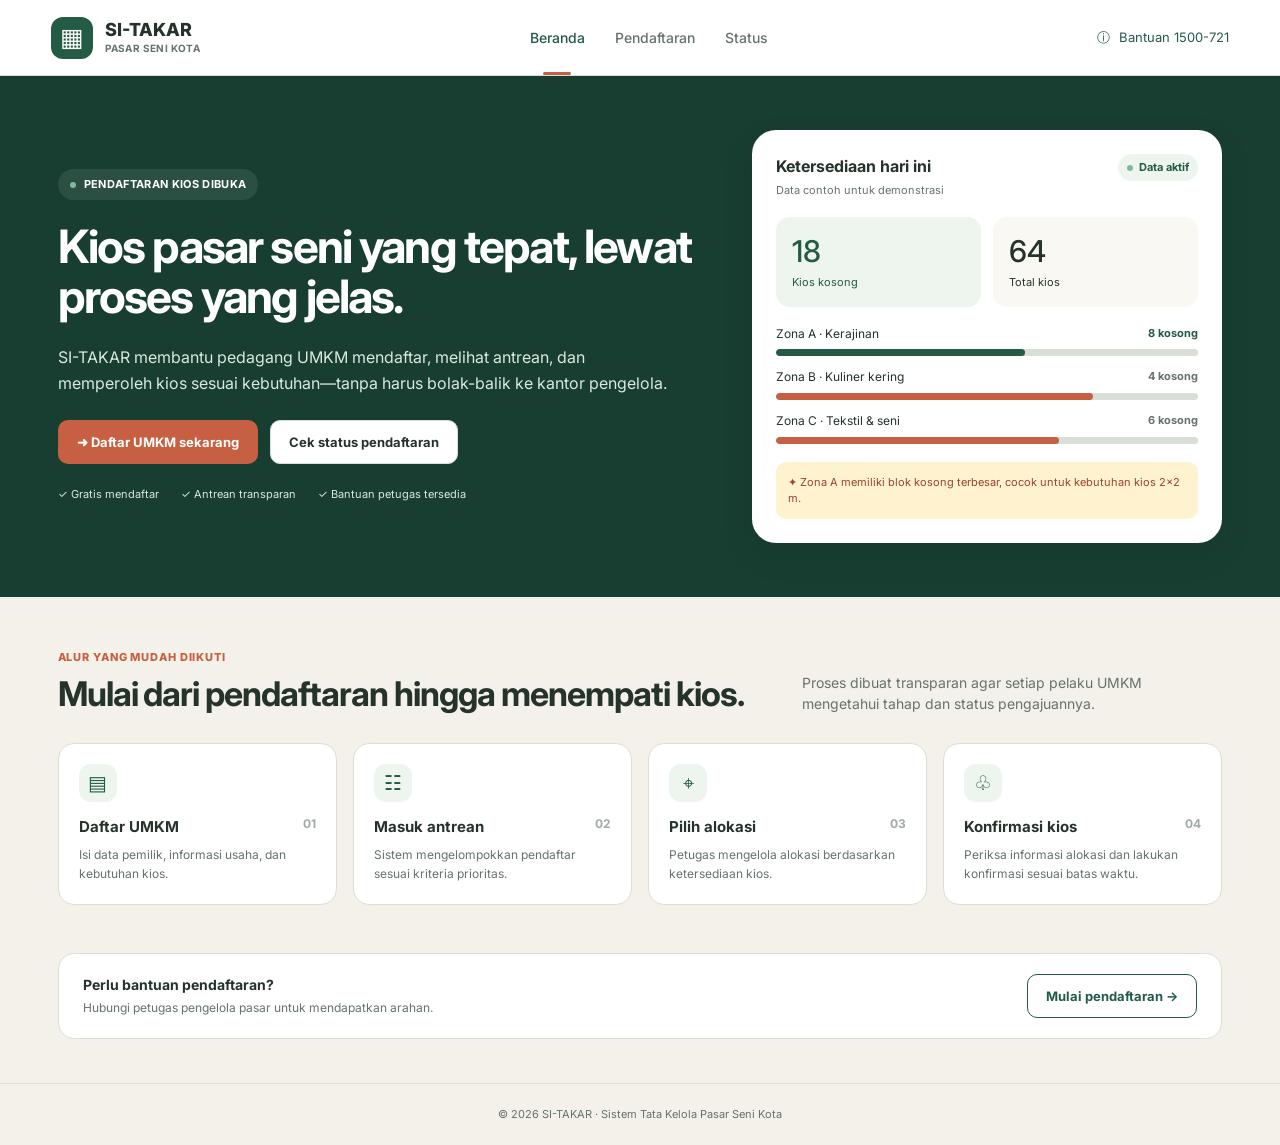
==== templates/index.html @ 3734f474 "Add SI-TAKAR frontend pages" ====
<!doctype html>
<html lang="id">
  <head>
    <meta charset="utf-8" />
    <meta name="viewport" content="width=device-width, initial-scale=1" />
    <title>SI-TAKAR | Pasar Seni Kota</title>
    <link rel="stylesheet" href="/static/css/style.css" />
    <script src="/static/js/app.js" defer></script>
  </head>
  <body class="public-page">
    <header class="public-nav">
      <a class="brand" href="/" aria-label="SI-TAKAR Beranda">
        <span class="brand-mark">▦</span
        ><span><b>SI-TAKAR</b><small>PASAR SENI KOTA</small></span>
      </a>
      <button class="mobile-menu" data-menu-toggle aria-label="Buka menu">
        ☰
      </button>
      <nav class="nav-links" data-nav>
        <a class="active" href="/">Beranda</a>
        <a href="/pendaftaran">Pendaftaran</a>
        <a href="/status">Status</a>
      </nav>
      <a class="help-link" href="/#bantuan">ⓘ <span>Bantuan 1500-721</span></a>
    </header>
<div class=""></div>
    <main>
      <section class="hero">
        <div class="hero-copy">
          <span class="eyebrow"><i></i> PENDAFTARAN KIOS DIBUKA</span>
          <h1>Kios pasar seni yang tepat, lewat proses yang jelas.</h1>
          <p>
            SI-TAKAR membantu pedagang UMKM mendaftar, melihat antrean, dan
            memperoleh kios sesuai kebutuhan—tanpa harus bolak-balik ke kantor
            pengelola.
          </p>
          <div class="hero-actions">
            <a class="btn btn-coral" href="/pendaftaran"
              >➜ Daftar UMKM sekarang</a
            >
            <a class="btn btn-light" href="/status"
              >Cek status pendaftaran</a
            >
          </div>
          <div class="trust-row">
            <span>✓ Gratis mendaftar</span><span>✓ Antrean transparan</span
            ><span>✓ Bantuan petugas tersedia</span>
          </div>
        </div>
        <aside class="availability-card">
          <div class="card-heading">
            <div>
              <h2>Ketersediaan hari ini</h2>
              <p class="muted small">Data contoh untuk demonstrasi</p>
            </div>
            <span class="pill pill-green"><i></i> Data aktif</span>
          </div>
          <div class="metric-pair">
            <div class="metric metric-green">
              <strong id="empty-count">18</strong><span>Kios kosong</span>
            </div>
            <div class="metric metric-cream">
              <strong>64</strong><span>Total kios</span>
            </div>
          </div>
          <div class="zone-list">
            <div class="zone-row">
              <div><span>Zona A · Kerajinan</span><b>8 kosong</b></div>
              <div class="progress"><i style="width: 59%"></i></div>
            </div>
            <div class="zone-row">
              <div>
                <span>Zona B · Kuliner kering</span
                ><b class="coral-text">4 kosong</b>
              </div>
              <div class="progress">
                <i class="coral-fill" style="width: 75%"></i>
              </div>
            </div>
            <div class="zone-row">
              <div>
                <span>Zona C · Tekstil &amp; seni</span
                ><b class="coral-text">6 kosong</b>
              </div>
              <div class="progress">
                <i class="coral-fill" style="width: 67%"></i>
              </div>
            </div>
          </div>
          <div class="recommendation">
            ✦ Zona A memiliki blok kosong terbesar, cocok untuk kebutuhan kios
            2×2 m.
          </div>
        </aside>
      </section>

      <section class="process-section">
        <div class="section-heading">
          <div>
            <span class="kicker">ALUR YANG MUDAH DIIKUTI</span>
            <h2>Mulai dari pendaftaran hingga menempati kios.</h2>
          </div>
          <p>
            Proses dibuat transparan agar setiap pelaku UMKM mengetahui tahap
            dan status pengajuannya.
          </p>
        </div>
        <div class="process-grid">
          <article class="process-card">
            <span class="process-icon">▤</span><b>01</b>
            <h3>Daftar UMKM</h3>
            <p>Isi data pemilik, informasi usaha, dan kebutuhan kios.</p>
          </article>
          <article class="process-card">
            <span class="process-icon">☷</span><b>02</b>
            <h3>Masuk antrean</h3>
            <p>Sistem mengelompokkan pendaftar sesuai kriteria prioritas.</p>
          </article>
          <article class="process-card">
            <span class="process-icon">⌖</span><b>03</b>
            <h3>Pilih alokasi</h3>
            <p>Petugas mengelola alokasi berdasarkan ketersediaan kios.</p>
          </article>
          <article class="process-card">
            <span class="process-icon">♧</span><b>04</b>
            <h3>Konfirmasi kios</h3>
            <p>
              Periksa informasi alokasi dan lakukan konfirmasi sesuai batas
              waktu.
            </p>
          </article>
        </div>
      </section>
      <section class="bottom-help" id="bantuan">
        <div>
          <b>Perlu bantuan pendaftaran?</b>
          <p>Hubungi petugas pengelola pasar untuk mendapatkan arahan.</p>
        </div>
        <a class="btn btn-outline" href="/pendaftaran"
          >Mulai pendaftaran →</a
        >
      </section>
    </main>
    <footer class="site-footer">
      © 2026 SI-TAKAR · Sistem Tata Kelola Pasar Seni Kota
    </footer>
  </body>
</html>
---- static/css/style.css ----
@import url("https://fonts.googleapis.com/css2?family=Inter:wght@400;500;600;700;800&display=swap");
:root {
  --forest: #173e31;
  --green: #245b45;
  --green-soft: #eef5ef;
  --coral: #c76042;
  --cream: #f4f1ea;
  --cream-2: #faf8f3;
  --text: #25332b;
  --muted: #66736b;
  --line: #d9ded7;
  --white: #fff;
  --blue: #2875b9;
  --yellow: #e7b544;
  --shadow: 0 12px 30px rgba(24, 50, 40, 0.09);
}
* {
  box-sizing: border-box;
}
html {
  scroll-behavior: smooth;
}
body {
  margin: 0;
  background: var(--cream);
  color: var(--text);
  font-family: Inter, Arial, sans-serif;
  font-size: 14px;
  line-height: 1.55;
}
a {
  color: inherit;
  text-decoration: none;
}
button,
input,
select,
textarea {
  font: inherit;
}
button,
a {
  -webkit-tap-highlight-color: transparent;
}
.public-nav {
  height: 76px;
  background: #fff;
  border-bottom: 1px solid var(--line);
  display: flex;
  align-items: center;
  justify-content: space-between;
  padding: 0 clamp(20px, 4vw, 56px);
  gap: 20px;
}
.brand {
  display: flex;
  align-items: center;
  gap: 12px;
  flex-shrink: 0;
}
.brand-mark {
  height: 42px;
  width: 42px;
  border-radius: 12px;
  background: var(--green);
  display: grid;
  place-items: center;
  color: white;
  font-size: 25px;
}
.brand b {
  display: block;
  font-size: 18px;
  font-weight: 800;
  line-height: 1.2;
}
.brand small {
  display: block;
  color: var(--muted);
  font-size: 10px;
  font-weight: 700;
  letter-spacing: 0.04em;
}
.nav-links {
  display: flex;
  align-items: center;
  gap: 30px;
  height: 100%;
}
.nav-links a {
  height: 100%;
  display: flex;
  align-items: center;
  position: relative;
  color: var(--muted);
  font-weight: 500;
}
.nav-links a.active,
.nav-links a:hover {
  color: var(--green);
}
.nav-links a.active:after {
  content: "";
  height: 3px;
  width: 28px;
  background: var(--coral);
  position: absolute;
  bottom: 0;
  left: 50%;
  transform: translateX(-50%);
  border-radius: 4px;
}
.help-link {
  display: flex;
  align-items: center;
  gap: 9px;
  color: var(--green);
  font-size: 13px;
  white-space: nowrap;
}
.mobile-menu {
  display: none;
  border: 0;
  background: transparent;
  font-size: 23px;
  color: var(--green);
  cursor: pointer;
}
.hero {
  background: var(--forest);
  color: #fff;
  padding: 54px clamp(24px, 4.5vw, 64px);
  display: grid;
  grid-template-columns: minmax(0, 1fr) minmax(360px, 470px);
  gap: 48px;
  align-items: center;
}
.hero-copy {
  max-width: 800px;
}
.eyebrow {
  display: inline-flex;
  align-items: center;
  gap: 8px;
  background: rgba(255, 255, 255, 0.09);
  border-radius: 999px;
  padding: 7px 12px;
  font-size: 11px;
  font-weight: 700;
  letter-spacing: 0.03em;
}
.eyebrow i,
.pill i {
  width: 6px;
  height: 6px;
  background: #83b99b;
  border-radius: 50%;
  display: inline-block;
}
.hero h1 {
  font-size: clamp(34px, 4vw, 46px);
  line-height: 1.08;
  letter-spacing: -0.04em;
  margin: 22px 0;
  max-width: 800px;
}
.hero-copy > p {
  color: #dce8de;
  font-size: 16px;
  line-height: 1.65;
  max-width: 610px;
  margin: 0 0 24px;
}
.hero-actions {
  display: flex;
  gap: 12px;
  flex-wrap: wrap;
}
.btn {
  display: inline-flex;
  align-items: center;
  justify-content: center;
  gap: 8px;
  min-height: 44px;
  padding: 11px 18px;
  border: 1px solid transparent;
  border-radius: 10px;
  font-weight: 700;
  font-size: 13px;
  cursor: pointer;
  transition:
    transform 0.15s,
    box-shadow 0.15s,
    background 0.15s;
}
.btn:hover {
  transform: translateY(-1px);
  box-shadow: 0 5px 14px rgba(0, 0, 0, 0.1);
}
.btn-green {
  background: var(--green);
  color: #fff;
}
.btn-coral {
  background: var(--coral);
  color: #fff;
}
.btn-light {
  background: #fff;
  border-color: var(--line);
  color: var(--text);
}
.btn-outline {
  background: transparent;
  border-color: var(--green);
  color: var(--green);
}
.trust-row {
  display: flex;
  gap: 22px;
  flex-wrap: wrap;
  margin-top: 22px;
  color: #dce8de;
  font-size: 11px;
}
.availability-card {
  background: #fff;
  color: var(--text);
  border-radius: 24px;
  padding: 24px;
  box-shadow: 0 12px 30px rgba(24, 50, 40, 0.13);
}
.card-heading {
  display: flex;
  justify-content: space-between;
  align-items: flex-start;
  gap: 12px;
}
.card-heading h2 {
  font-size: 16px;
  margin: 0 0 3px;
}
.muted {
  color: var(--muted);
}
.small {
  font-size: 11px;
}
.card-heading p {
  margin: 0;
}
.pill {
  display: inline-flex;
  align-items: center;
  gap: 6px;
  border-radius: 999px;
  padding: 5px 9px;
  font-size: 11px;
  font-weight: 700;
  white-space: nowrap;
}
.pill-green {
  background: var(--green-soft);
  color: var(--green);
}
.pill-blue {
  background: #eaf3fb;
  color: var(--blue);
}
.pill-yellow {
  background: #fff2cf;
  color: #965f0d;
}
.metric-pair {
  display: grid;
  grid-template-columns: 1fr 1fr;
  gap: 12px;
  margin: 18px 0;
}
.metric {
  border-radius: 14px;
  padding: 16px;
  display: flex;
  flex-direction: column;
  gap: 5px;
}
.metric strong {
  font-size: 30px;
  line-height: 1.2;
  font-weight: 500;
}
.metric span {
  font-size: 11px;
}
.metric-green {
  background: var(--green-soft);
  color: var(--green);
}
.metric-cream {
  background: var(--cream-2);
}
.zone-list {
  display: grid;
  gap: 12px;
}
.zone-row > div:first-child {
  display: flex;
  justify-content: space-between;
  gap: 10px;
  font-size: 12px;
  margin-bottom: 6px;
}
.zone-row b {
  color: var(--green);
  font-size: 11px;
  white-space: nowrap;
}
.zone-row .coral-text {
  color: var(--muted);
}
.progress {
  height: 7px;
  background: var(--line);
  border-radius: 5px;
  overflow: hidden;
}
.progress i {
  display: block;
  height: 100%;
  background: var(--green);
  border-radius: 5px;
}
.progress .coral-fill {
  background: var(--coral);
}
.recommendation {
  margin-top: 18px;
  background: #fff2cf;
  color: #96452f;
  padding: 12px;
  border-radius: 10px;
  font-size: 11px;
  line-height: 1.5;
}
.process-section {
  padding: 48px clamp(24px, 4.5vw, 64px);
}
.section-heading {
  display: flex;
  align-items: flex-end;
  justify-content: space-between;
  gap: 40px;
  margin-bottom: 28px;
}
.kicker {
  font-size: 11px;
  font-weight: 800;
  letter-spacing: 0.08em;
  color: var(--coral);
}
.section-heading h2,
.page-intro h1 {
  font-size: clamp(25px, 3vw, 34px);
  line-height: 1.2;
  letter-spacing: -0.03em;
  margin: 8px 0 0;
}
.section-heading > p {
  max-width: 420px;
  color: var(--muted);
  margin: 0;
}
.process-grid {
  display: grid;
  grid-template-columns: repeat(4, 1fr);
  gap: 16px;
}
.process-card {
  background: #fff;
  border: 1px solid var(--line);
  border-radius: 16px;
  padding: 20px;
  min-height: 158px;
}
.process-icon {
  width: 38px;
  height: 38px;
  border-radius: 12px;
  background: var(--green-soft);
  color: var(--green);
  display: grid;
  place-items: center;
  font-size: 20px;
  margin-bottom: 13px;
}
.process-card > b {
  float: right;
  color: #a1aaa3;
  font-size: 12px;
}
.process-card h3 {
  font-size: 15px;
  margin: 0 0 8px;
}
.process-card p {
  font-size: 12px;
  color: var(--muted);
  margin: 0;
}
.bottom-help {
  margin: 0 clamp(24px, 4.5vw, 64px) 44px;
  padding: 20px 24px;
  background: #fff;
  border: 1px solid var(--line);
  border-radius: 16px;
  display: flex;
  justify-content: space-between;
  align-items: center;
  gap: 20px;
}
.bottom-help p {
  margin: 4px 0 0;
  color: var(--muted);
  font-size: 12px;
}
.site-footer {
  padding: 22px 24px;
  text-align: center;
  color: var(--muted);
  font-size: 11px;
  border-top: 1px solid var(--line);
}
/* Form and internal pages */
.form-shell,
.status-shell,
.profile-shell {
  max-width: 1240px;
  margin: 0 auto;
  padding: 36px 24px 60px;
}
.page-intro {
  margin-bottom: 24px;
}
.page-intro p {
  color: var(--muted);
  max-width: 760px;
  margin: 10px 0 0;
}
.form-layout {
  display: grid;
  grid-template-columns: minmax(0, 1fr) 320px;
  gap: 20px;
  align-items: start;
}
.form-card,
.card,
.side-card {
  background: #fff;
  border: 1px solid var(--line);
  border-radius: 16px;
  box-shadow: 0 3px 12px rgba(24, 50, 40, 0.025);
}
.form-card {
  overflow: hidden;
}
.form-section {
  padding: 24px;
  border-bottom: 1px solid #edf0eb;
}
.form-section-title {
  display: flex;
  align-items: flex-start;
  gap: 12px;
  margin-bottom: 22px;
}
.step-number {
  height: 30px;
  width: 30px;
  flex-shrink: 0;
  border-radius: 10px;
  background: var(--green-soft);
  color: var(--green);
  display: grid;
  place-items: center;
  font-weight: 800;
}
.form-section-title h2,
.side-card h2,
.info-panel h2,
.timeline-card h2 {
  font-size: 16px;
  margin: 0 0 4px;
}
.form-section-title p {
  margin: 0;
  color: var(--muted);
  font-size: 12px;
}
.field-grid {
  display: grid;
  grid-template-columns: 1fr 1fr;
  gap: 18px 16px;
}
.field-grid label,
.status-search label {
  display: flex;
  flex-direction: column;
  gap: 7px;
  font-size: 12px;
  font-weight: 700;
}
.required {
  color: var(--coral);
}
input,
select,
textarea {
  width: 100%;
  border: 1px solid #cfd7cf;
  background: #fff;
  border-radius: 8px;
  padding: 11px 12px;
  color: var(--text);
  outline: none;
  min-width: 0;
}
input:focus,
select:focus,
textarea:focus {
  border-color: #4f9272;
  box-shadow: 0 0 0 3px rgba(36, 91, 69, 0.12);
}
input::placeholder,
textarea::placeholder {
  color: #9aa39b;
  font-weight: 400;
}
.full-field {
  grid-column: 1/-1;
}
textarea {
  resize: vertical;
}
.priority-options {
  border: 0;
  padding: 0;
  margin: 0 0 20px;
}
.priority-options legend {
  font-size: 12px;
  font-weight: 700;
  margin-bottom: 10px;
}
.priority-option {
  display: flex;
  align-items: flex-start;
  gap: 12px;
  border: 1px solid var(--line);
  border-radius: 10px;
  padding: 13px;
  margin-bottom: 9px;
  cursor: pointer;
}
.priority-option:has(input:checked) {
  border-color: var(--green);
  background: #f5faf6;
}
.priority-option input {
  width: 16px;
  margin-top: 3px;
  accent-color: var(--green);
}
.priority-option span {
  display: grid;
  gap: 3px;
}
.priority-option b {
  font-size: 12px;
}
.priority-option small {
  font-size: 11px;
  color: var(--muted);
  font-weight: 400;
}
.form-note,
.privacy-note {
  font-size: 11px;
  color: var(--muted);
  margin: 12px 0 0;
}
.form-actions {
  padding: 20px 24px 10px;
  display: flex;
  justify-content: space-between;
  gap: 12px;
}
.privacy-note {
  padding: 0 24px 20px;
}
.inline-message {
  margin: 0 24px 20px;
  padding: 12px;
  border-radius: 8px;
  display: none;
  font-size: 12px;
}
.inline-message.show {
  display: block;
}
.inline-message.success {
  background: var(--green-soft);
  color: var(--green);
}
.inline-message.error {
  background: #fff0ed;
  color: #a43f2a;
}
.side-stack {
  display: grid;
  gap: 16px;
}
.side-card {
  padding: 20px;
}
.side-card > p {
  font-size: 12px;
  line-height: 1.6;
}
.priority-guide ul {
  list-style: none;
  padding: 0;
  margin: 18px 0;
  display: grid;
  gap: 16px;
}
.priority-guide li {
  display: flex;
  gap: 10px;
  align-items: flex-start;
}
.priority-guide li span:last-child {
  display: grid;
  gap: 3px;
}
.priority-guide li b {
  font-size: 12px;
}
.priority-guide li small {
  font-size: 11px;
  color: var(--muted);
}
.dot {
  width: 10px;
  height: 10px;
  border-radius: 50%;
  margin-top: 4px;
  flex-shrink: 0;
}
.green-dot {
  background: var(--green);
}
.blue-dot {
  background: var(--blue);
}
.yellow-dot {
  background: var(--yellow);
}
.info-box {
  background: #f4f7f3;
  border-radius: 9px;
  padding: 12px;
  color: var(--muted);
  font-size: 11px;
  line-height: 1.5;
}
.text-link {
  display: inline-block;
  margin-top: 8px;
  color: var(--green);
  font-size: 12px;
  font-weight: 700;
}
.status-shell {
  max-width: 900px;
}
.status-search,
.status-result,
.timeline-card {
  padding: 24px;
  margin-bottom: 16px;
}
.search-row {
  display: flex;
  gap: 10px;
  margin-top: 8px;
}
.search-row input {
  flex: 1;
}
.status-result {
  min-height: 240px;
}
.empty-state {
  text-align: center;
  padding: 24px 12px;
}
.empty-icon {
  display: inline-grid;
  place-items: center;
  background: var(--green-soft);
  color: var(--green);
  border-radius: 50%;
  width: 54px;
  height: 54px;
  font-size: 30px;
}
.empty-state h2 {
  font-size: 18px;
  margin: 14px 0 6px;
}
.empty-state p {
  color: var(--muted);
  font-size: 12px;
  margin: 0 0 18px;
}
.status-top {
  display: flex;
  justify-content: space-between;
  gap: 20px;
  align-items: flex-start;
  border-bottom: 1px solid var(--line);
  padding-bottom: 18px;
}
.status-top h2 {
  margin: 0 0 5px;
  font-size: 19px;
}
.status-top p {
  margin: 0;
  color: var(--muted);
  font-size: 12px;
}
.status-detail-grid {
  display: grid;
  grid-template-columns: repeat(3, 1fr);
  gap: 12px;
  margin: 18px 0;
}
.status-detail {
  background: var(--cream-2);
  padding: 14px;
  border-radius: 10px;
}
.status-detail small,
.detail-grid small {
  display: block;
  color: var(--muted);
  font-size: 11px;
  margin-bottom: 5px;
}
.status-detail b {
  font-size: 13px;
}
.timeline {
  display: grid;
  margin-top: 18px;
}
.timeline-item {
  display: flex;
  gap: 12px;
  position: relative;
  padding-bottom: 18px;
}
.timeline-item:not(:last-child):before {
  content: "";
  position: absolute;
  left: 15px;
  top: 31px;
  bottom: 0;
  width: 2px;
  background: var(--line);
}
.timeline-item > span {
  z-index: 1;
  width: 32px;
  height: 32px;
  flex-shrink: 0;
  border-radius: 50%;
  border: 1px solid var(--line);
  display: grid;
  place-items: center;
  background: #fff;
  color: var(--muted);
  font-size: 12px;
  font-weight: 700;
}
.timeline-item.done > span,
.timeline-item.current > span {
  background: var(--green-soft);
  border-color: #c9dfce;
  color: var(--green);
}
.timeline-item div {
  display: grid;
  gap: 3px;
  padding-top: 2px;
}
.timeline-item b {
  font-size: 12px;
}
.timeline-item small {
  font-size: 11px;
  color: var(--muted);
}
.business-banner {
  padding: 20px;
  display: flex;
  align-items: center;
  gap: 16px;
  margin-bottom: 18px;
}
.business-avatar {
  height: 64px;
  width: 64px;
  border-radius: 16px;
  background: var(--green-soft);
  color: var(--green);
  display: grid;
  place-items: center;
  font-size: 28px;
}
.business-name {
  flex: 1;
}
.business-name h2 {
  font-size: 20px;
  margin: 0 0 4px;
}
.business-name p {
  font-size: 12px;
  color: var(--muted);
  margin: 0;
}
.profile-grid {
  display: grid;
  grid-template-columns: minmax(0, 1fr) 300px;
  gap: 18px;
}
.profile-main {
  display: grid;
  gap: 18px;
}
.info-panel {
  padding: 22px;
}
.detail-grid {
  display: grid;
  grid-template-columns: 1fr 1fr;
  gap: 20px;
  margin-top: 20px;
}
.detail-grid b {
  font-size: 12px;
  font-weight: 600;
}
.detail-grid .wide {
  grid-column: 1/-1;
}
.info-panel .info-box {
  margin-top: 20px;
}
.activity-row {
  display: grid;
  grid-template-columns: 130px 1fr 90px;
  align-items: center;
  gap: 10px;
  border-bottom: 1px solid #edf0eb;
  padding: 13px 0;
  font-size: 11px;
}
.activity-row:last-child {
  border-bottom: 0;
}
.activity-row time {
  color: var(--muted);
}
.stall-box {
  margin: 18px 0;
  background: var(--green-soft);
  border-radius: 12px;
  padding: 18px;
  display: grid;
  gap: 4px;
}
.stall-box strong {
  font-size: 32px;
  color: var(--green);
}
.stall-box small {
  color: var(--muted);
  font-size: 11px;
}
.full-width {
  width: 100%;
}
.rule-meter {
  height: 7px;
  background: #e6e9e3;
  border-radius: 6px;
  margin: 16px 0 8px;
  overflow: hidden;
}
.rule-meter span {
  display: block;
  width: 35%;
  height: 100%;
  background: var(--yellow);
  border-radius: 6px;
}
@media (max-width: 980px) {
  .hero {
    grid-template-columns: 1fr;
    gap: 30px;
  }
  .availability-card {
    max-width: 620px;
  }
  .form-layout,
  .profile-grid {
    grid-template-columns: 1fr;
  }
  .side-stack {
    grid-template-columns: repeat(2, minmax(0, 1fr));
  }
  .process-grid {
    grid-template-columns: repeat(2, 1fr);
  }
  .help-link span {
    display: none;
  }
}
@media (max-width: 640px) {
  .public-nav {
    height: auto;
    min-height: 68px;
    flex-wrap: wrap;
    padding: 12px 18px;
    gap: 10px;
  }
  .mobile-menu {
    display: block;
    margin-left: auto;
  }
  .nav-links {
    display: none;
    order: 4;
    width: 100%;
    height: auto;
    flex-direction: column;
    align-items: stretch;
    gap: 0;
  }
  .nav-links.open {
    display: flex;
  }
  .nav-links a {
    padding: 12px 0;
    height: auto;
  }
  .nav-links a.active:after {
    left: 0;
    transform: none;
    bottom: 5px;
  }
  .help-link {
    display: none;
  }
  .hero {
    padding: 38px 20px;
  }
  .hero h1 {
    font-size: 35px;
  }
  .hero-copy > p {
    font-size: 14px;
  }
  .trust-row {
    gap: 10px 16px;
  }
  .availability-card {
    padding: 18px;
    border-radius: 18px;
  }
  .card-heading {
    flex-wrap: wrap;
  }
  .section-heading {
    display: block;
  }
  .section-heading > p {
    margin-top: 12px;
  }
  .process-section {
    padding: 36px 20px;
  }
  .process-grid {
    grid-template-columns: 1fr;
  }
  .bottom-help {
    margin: 0 20px 30px;
    align-items: flex-start;
    flex-direction: column;
  }
  .form-shell,
  .status-shell,
  .profile-shell {
    padding: 28px 16px 40px;
  }
  .form-section {
    padding: 18px;
  }
  .field-grid,
  .detail-grid,
  .status-detail-grid {
    grid-template-columns: 1fr;
  }
  .full-field,
  .detail-grid .wide {
    grid-column: auto;
  }
  .form-actions {
    padding: 18px;
    flex-direction: column-reverse;
  }
  .form-actions .btn {
    width: 100%;
  }
  .privacy-note {
    padding: 0 18px 18px;
  }
  .side-stack {
    grid-template-columns: 1fr;
  }
  .search-row {
    flex-direction: column;
  }
  .business-banner {
    align-items: flex-start;
    flex-wrap: wrap;
  }
  .business-name {
    min-width: calc(100% - 90px);
  }
  .activity-row {
    grid-template-columns: 1fr auto;
  }
  .activity-row time {
    grid-column: 1/-1;
  }
  .status-top {
    flex-direction: column;
  }
}
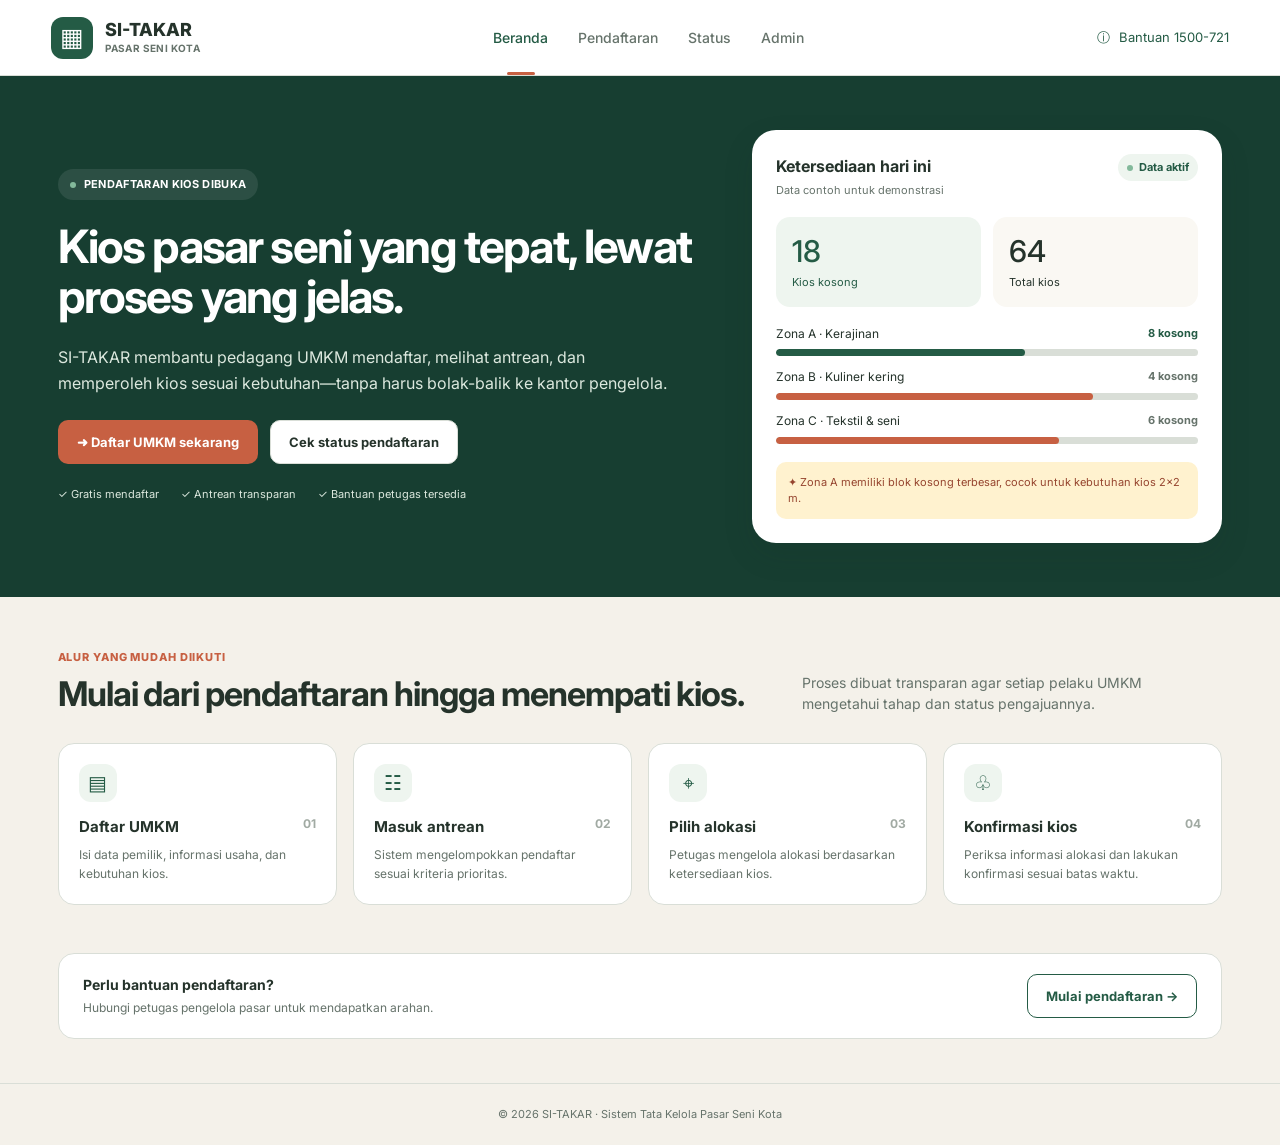
==== commit af3bc3d8: "Resolve merge and integrate frontend" ====
--- a/templates/index.html
+++ b/templates/index.html
@@ -4,12 +4,12 @@
     <meta charset="utf-8" />
     <meta name="viewport" content="width=device-width, initial-scale=1" />
     <title>SI-TAKAR | Pasar Seni Kota</title>
-    <link rel="stylesheet" href="/static/css/style.css" />
-    <script src="/static/js/app.js" defer></script>
+    <link rel="stylesheet" href="../static/css/style.css" />
+    <script src="../static/js/app.js" defer></script>
   </head>
   <body class="public-page">
     <header class="public-nav">
-      <a class="brand" href="/" aria-label="SI-TAKAR Beranda">
+      <a class="brand" href="./index.html" aria-label="SI-TAKAR Beranda">
         <span class="brand-mark">▦</span
         ><span><b>SI-TAKAR</b><small>PASAR SENI KOTA</small></span>
       </a>
@@ -17,13 +17,16 @@
         ☰
       </button>
       <nav class="nav-links" data-nav>
-        <a class="active" href="/">Beranda</a>
-        <a href="/pendaftaran">Pendaftaran</a>
-        <a href="/status">Status</a>
+        <a class="active" href="./index.html">Beranda</a>
+        <a href="./pendaftaran.html">Pendaftaran</a>
+        <a href="./status.html">Status</a>
+        <a href="./admin.html">Admin</a>
       </nav>
-      <a class="help-link" href="/#bantuan">ⓘ <span>Bantuan 1500-721</span></a>
+      <a class="help-link" href="./index.html#bantuan"
+        >ⓘ <span>Bantuan 1500-721</span></a
+      >
     </header>
-<div class=""></div>
+    <div class=""></div>
     <main>
       <section class="hero">
         <div class="hero-copy">
@@ -35,10 +38,10 @@
             pengelola.
           </p>
           <div class="hero-actions">
-            <a class="btn btn-coral" href="/pendaftaran"
+            <a class="btn btn-coral" href="./pendaftaran.html"
               >➜ Daftar UMKM sekarang</a
             >
-            <a class="btn btn-light" href="/status"
+            <a class="btn btn-light" href="./status.html"
               >Cek status pendaftaran</a
             >
           </div>
@@ -136,7 +139,7 @@
           <b>Perlu bantuan pendaftaran?</b>
           <p>Hubungi petugas pengelola pasar untuk mendapatkan arahan.</p>
         </div>
-        <a class="btn btn-outline" href="/pendaftaran"
+        <a class="btn btn-outline" href="./pendaftaran.html"
           >Mulai pendaftaran →</a
         >
       </section>
--- a/static/css/style.css
+++ b/static/css/style.css
@@ -761,6 +761,24 @@
 .status-detail b {
   font-size: 13px;
 }
+.verifier-note {
+  display: grid;
+  gap: 4px;
+  border-left: 3px solid var(--green);
+  background: var(--green-soft);
+  padding: 12px 14px;
+  margin: 16px 0;
+  font-size: 12px;
+}
+.verifier-note span,
+.verifier-note small {
+  color: var(--muted);
+  font-size: 11px;
+}
+.verifier-note.pending {
+  border-left-color: var(--yellow);
+  background: #fff8e7;
+}
 .timeline {
   display: grid;
   margin-top: 18px;
@@ -1061,3 +1079,408 @@
     flex-direction: column;
   }
 }
+.admin-shell {
+  max-width: 1160px;
+  margin: 0 auto;
+  padding: 40px 24px 64px;
+}
+.admin-login {
+  max-width: 900px;
+  margin: 30px auto 0;
+  padding: 30px;
+  background: #fff;
+  border: 1px solid var(--line);
+  border-top: 3px solid var(--green);
+  border-radius: 12px;
+  display: grid;
+  grid-template-columns: 1fr 1fr;
+  gap: 38px;
+  align-items: center;
+}
+.admin-login[hidden] {
+  display: none;
+}
+.admin-login-copy h1,
+.dashboard-heading h1 {
+  font-size: 28px;
+  line-height: 1.2;
+  margin: 8px 0;
+}
+.admin-login-copy p,
+.dashboard-heading p {
+  color: var(--muted);
+  font-size: 13px;
+  margin: 0;
+}
+.admin-login-form {
+  display: grid;
+  gap: 13px;
+}
+.admin-login-form label {
+  display: grid;
+  gap: 6px;
+  font-size: 12px;
+  font-weight: 700;
+}
+.demo-credentials {
+  background: var(--green-soft);
+  border-radius: 8px;
+  padding: 10px 12px;
+  margin: 0;
+  color: var(--green);
+  font-size: 11px;
+}
+.demo-fill {
+  justify-self: start;
+  padding: 0;
+  border: 0;
+  background: none;
+  color: var(--green);
+  font-size: 11px;
+  font-weight: 700;
+  text-decoration: underline;
+  cursor: pointer;
+}
+.admin-dashboard[hidden] {
+  display: none;
+}
+.dashboard-heading,
+.dashboard-section-heading {
+  display: flex;
+  justify-content: space-between;
+  align-items: flex-end;
+  gap: 20px;
+}
+.dashboard-actions {
+  display: flex;
+  gap: 9px;
+}
+.dashboard-metrics {
+  display: grid;
+  grid-template-columns: repeat(4, minmax(0, 1fr));
+  gap: 12px;
+  margin: 24px 0;
+}
+.dashboard-metric {
+  min-height: 102px;
+  padding: 17px;
+  background: #fff;
+  border: 1px solid var(--line);
+  border-radius: 10px;
+  display: flex;
+  flex-direction: column;
+  justify-content: space-between;
+}
+.dashboard-metric span {
+  color: var(--muted);
+  font-size: 12px;
+}
+.dashboard-metric strong {
+  font-size: 30px;
+  line-height: 1;
+  color: var(--green);
+}
+.dashboard-queue {
+  padding-top: 8px;
+}
+.dashboard-analytics {
+  display: grid;
+  grid-template-columns: repeat(2, minmax(0, 1fr));
+  gap: 14px;
+  margin: 20px 0 28px;
+}
+.dashboard-chart {
+  min-width: 0;
+  background: #fff;
+  border: 1px solid var(--line);
+  border-radius: 10px;
+  padding: 18px;
+}
+.dashboard-chart .dashboard-section-heading {
+  margin-bottom: 17px;
+}
+.dashboard-chart h2,
+.dashboard-review h2 {
+  font-size: 17px;
+  margin: 4px 0 0;
+}
+.chart-bars {
+  display: grid;
+  gap: 13px;
+}
+.chart-row {
+  display: grid;
+  grid-template-columns: minmax(95px, 1fr) minmax(50px, 2fr) 28px;
+  align-items: center;
+  gap: 10px;
+  font-size: 11px;
+}
+.chart-track {
+  height: 10px;
+  overflow: hidden;
+  border-radius: 2px;
+  background: #edf0eb;
+}
+.chart-track i {
+  display: block;
+  height: 100%;
+  background: var(--green);
+}
+#queue-chart .chart-row:nth-child(2) .chart-track i {
+  background: var(--blue);
+}
+#queue-chart .chart-row:nth-child(3) .chart-track i,
+#stall-chart .chart-row:nth-child(2) .chart-track i {
+  background: var(--yellow);
+}
+#stall-chart .chart-row:nth-child(3) .chart-track i {
+  background: var(--coral);
+}
+.chart-row b {
+  text-align: right;
+  font-variant-numeric: tabular-nums;
+}
+.dashboard-review {
+  margin: 0 0 30px;
+}
+.dashboard-review > .dashboard-section-heading {
+  align-items: flex-end;
+  margin-bottom: 12px;
+}
+.review-list {
+  background: #fff;
+  border: 1px solid var(--line);
+  border-radius: 10px;
+  overflow: hidden;
+}
+.review-row {
+  display: flex;
+  justify-content: space-between;
+  align-items: center;
+  gap: 18px;
+  padding: 14px 16px;
+  border-bottom: 1px solid #edf0eb;
+}
+.review-row:last-child {
+  border-bottom: 0;
+}
+.review-person {
+  display: grid;
+  gap: 3px;
+  min-width: 0;
+}
+.review-person b {
+  font-size: 12px;
+}
+.review-person span,
+.review-person small {
+  color: var(--muted);
+  font-size: 10px;
+}
+.review-actions {
+  display: flex;
+  flex-shrink: 0;
+  gap: 8px;
+}
+.review-actions .btn {
+  min-height: 34px;
+  padding: 7px 10px;
+  font-size: 11px;
+}
+.dashboard-section-heading h2 {
+  font-size: 19px;
+  margin: 4px 0 0;
+}
+.queue-columns {
+  display: grid;
+  grid-template-columns: repeat(3, minmax(0, 1fr));
+  gap: 14px;
+  margin-top: 14px;
+}
+.queue-column {
+  min-width: 0;
+  background: #fff;
+  border: 1px solid var(--line);
+  border-radius: 10px;
+  overflow: hidden;
+}
+.queue-column h3 {
+  display: flex;
+  justify-content: space-between;
+  align-items: center;
+  gap: 8px;
+  margin: 0;
+  padding: 14px;
+  border-bottom: 1px solid var(--line);
+  font-size: 13px;
+}
+.queue-column h3 span {
+  color: var(--muted);
+  font-size: 10px;
+  font-weight: 500;
+  text-align: right;
+}
+.queue-list {
+  display: grid;
+  gap: 1px;
+  background: #edf0eb;
+}
+.queue-applicant {
+  min-width: 0;
+  display: grid;
+  gap: 3px;
+  padding: 12px 14px;
+  background: #fff;
+}
+.queue-applicant b {
+  overflow-wrap: anywhere;
+  font-size: 12px;
+}
+.queue-applicant span,
+.queue-applicant small,
+.queue-empty {
+  color: var(--muted);
+  font-size: 10px;
+}
+.queue-empty {
+  margin: 0;
+  padding: 16px 14px;
+  background: #fff;
+}
+.admin-panel {
+  background: #fff;
+  border: 1px solid var(--line);
+  border-radius: 12px;
+  padding: 24px;
+  margin-top: 16px;
+}
+.admin-panel[hidden] {
+  display: none;
+}
+.admin-panel-accent {
+  border-top: 3px solid var(--green);
+}
+.admin-panel-heading {
+  display: flex;
+  align-items: flex-start;
+  gap: 12px;
+  margin-bottom: 20px;
+}
+.admin-panel-heading h2 {
+  font-size: 16px;
+  margin: 0 0 3px;
+}
+.admin-panel-heading p {
+  color: var(--muted);
+  font-size: 12px;
+  margin: 0;
+}
+.admin-logout {
+  margin-left: auto;
+  min-height: 36px;
+  padding: 8px 12px;
+}
+.admin-form {
+  display: grid;
+  grid-template-columns: repeat(3, minmax(0, 1fr)) auto;
+  align-items: end;
+  gap: 12px;
+}
+.admin-form label {
+  display: flex;
+  flex-direction: column;
+  gap: 7px;
+  font-size: 12px;
+  font-weight: 700;
+}
+.admin-form .btn {
+  white-space: nowrap;
+}
+.admin-shell > .inline-message {
+  margin: 16px 0 0;
+}
+.admin-footnote {
+  margin-top: 20px;
+  color: var(--muted);
+  font-size: 11px;
+}
+.admin-login-details {
+  margin-top: 18px;
+  border-top: 1px solid var(--line);
+  padding-top: 14px;
+}
+.admin-login-details summary {
+  color: var(--green);
+  font-size: 12px;
+  font-weight: 700;
+  cursor: pointer;
+}
+.admin-login-details .admin-form {
+  grid-template-columns: 1fr 1fr auto;
+  margin-top: 14px;
+}
+@media (max-width: 640px) {
+  .admin-shell {
+    padding: 28px 16px 44px;
+  }
+  .admin-panel {
+    padding: 18px;
+  }
+  .admin-form {
+    grid-template-columns: 1fr;
+  }
+  .admin-login-details .admin-form {
+    grid-template-columns: 1fr;
+  }
+  .admin-form .btn {
+    width: 100%;
+  }
+  .admin-panel-heading {
+    flex-wrap: wrap;
+  }
+  .admin-shell {
+    padding: 24px 16px 40px;
+  }
+  .admin-login {
+    grid-template-columns: 1fr;
+    gap: 22px;
+    padding: 20px;
+    margin-top: 12px;
+  }
+  .admin-login-copy h1,
+  .dashboard-heading h1 {
+    font-size: 23px;
+  }
+  .dashboard-heading,
+  .dashboard-section-heading {
+    align-items: flex-start;
+    flex-direction: column;
+  }
+  .dashboard-actions {
+    width: 100%;
+  }
+  .dashboard-actions .btn {
+    flex: 1;
+  }
+  .dashboard-metrics {
+    grid-template-columns: repeat(2, minmax(0, 1fr));
+    gap: 8px;
+  }
+  .dashboard-analytics {
+    grid-template-columns: 1fr;
+  }
+  .dashboard-metric {
+    min-height: 88px;
+    padding: 13px;
+  }
+  .queue-columns {
+    grid-template-columns: 1fr;
+  }
+  .review-row {
+    align-items: stretch;
+    flex-direction: column;
+  }
+  .review-actions .btn {
+    flex: 1;
+  }
+}
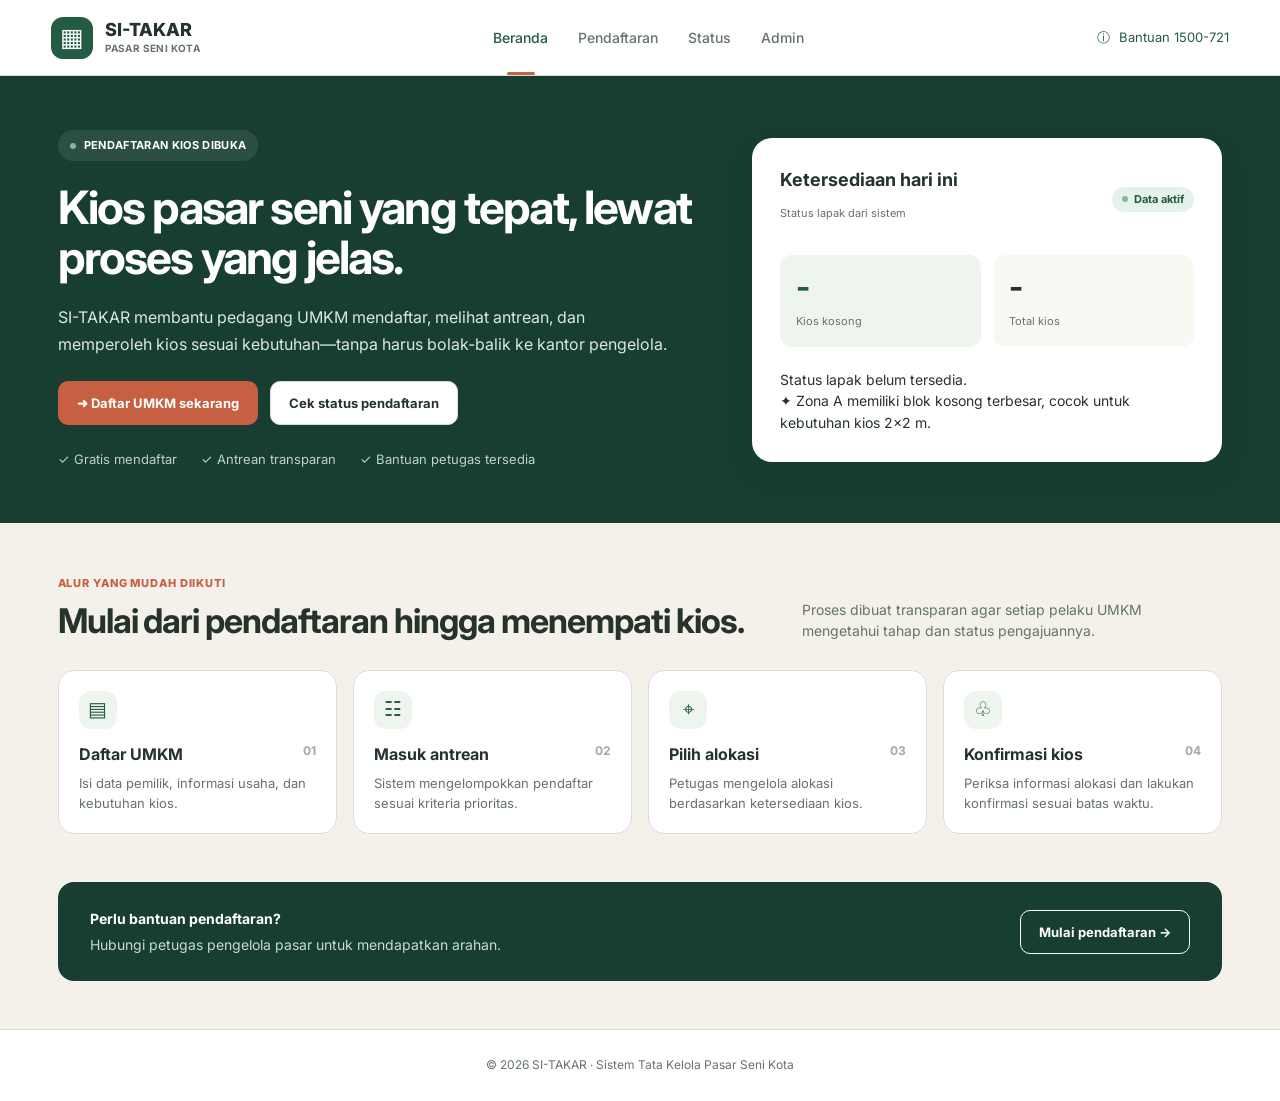
==== commit a6af4fac: "Simulasi MLQ dan Deadlock, Sinkronisasi admin dan user" ====
--- a/templates/index.html
+++ b/templates/index.html
@@ -54,41 +54,20 @@
           <div class="card-heading">
             <div>
               <h2>Ketersediaan hari ini</h2>
-              <p class="muted small">Data contoh untuk demonstrasi</p>
+              <p class="muted small">Status lapak dari sistem</p>
             </div>
             <span class="pill pill-green"><i></i> Data aktif</span>
           </div>
           <div class="metric-pair">
             <div class="metric metric-green">
-              <strong id="empty-count">18</strong><span>Kios kosong</span>
+              <strong id="empty-count">-</strong><span>Kios kosong</span>
             </div>
             <div class="metric metric-cream">
-              <strong>64</strong><span>Total kios</span>
+              <strong id="total-count">-</strong><span>Total kios</span>
             </div>
           </div>
-          <div class="zone-list">
-            <div class="zone-row">
-              <div><span>Zona A · Kerajinan</span><b>8 kosong</b></div>
-              <div class="progress"><i style="width: 59%"></i></div>
-            </div>
-            <div class="zone-row">
-              <div>
-                <span>Zona B · Kuliner kering</span
-                ><b class="coral-text">4 kosong</b>
-              </div>
-              <div class="progress">
-                <i class="coral-fill" style="width: 75%"></i>
-              </div>
-            </div>
-            <div class="zone-row">
-              <div>
-                <span>Zona C · Tekstil &amp; seni</span
-                ><b class="coral-text">6 kosong</b>
-              </div>
-              <div class="progress">
-                <i class="coral-fill" style="width: 67%"></i>
-              </div>
-            </div>
+          <div class="zone-list" id="public-stall-summary">
+            <p class="muted small">Memuat status lapak...</p>
           </div>
           <div class="recommendation">
             ✦ Zona A memiliki blok kosong terbesar, cocok untuk kebutuhan kios
--- a/static/css/style.css
+++ b/static/css/style.css
@@ -201,99 +201,100 @@
   background: var(--green);
   color: #fff;
 }
+.btn-green:hover {
+  background: #1b4736;
+}
 .btn-coral {
   background: var(--coral);
   color: #fff;
 }
+.btn-coral:hover {
+  background: #b14e32;
+}
 .btn-light {
   background: #fff;
   border-color: var(--line);
   color: var(--text);
 }
+.btn-light:hover {
+  background: #f0f3ef;
+}
 .btn-outline {
   background: transparent;
-  border-color: var(--green);
-  color: var(--green);
+  border-color: currentColor;
+  color: inherit;
 }
 .trust-row {
   display: flex;
-  gap: 22px;
+  gap: 24px;
   flex-wrap: wrap;
-  margin-top: 22px;
-  color: #dce8de;
-  font-size: 11px;
+  color: #bfd4c6;
+  font-size: 13px;
+  margin-top: 24px;
 }
 .availability-card {
   background: #fff;
   color: var(--text);
-  border-radius: 24px;
-  padding: 24px;
-  box-shadow: 0 12px 30px rgba(24, 50, 40, 0.13);
+  border-radius: 20px;
+  padding: 28px;
+  box-shadow: var(--shadow);
 }
 .card-heading {
   display: flex;
+  align-items: center;
   justify-content: space-between;
-  align-items: flex-start;
-  gap: 12px;
+  gap: 16px;
+  margin-bottom: 22px;
 }
 .card-heading h2 {
-  font-size: 16px;
-  margin: 0 0 3px;
-}
-.muted {
-  color: var(--muted);
-}
-.small {
-  font-size: 11px;
-}
-.card-heading p {
-  margin: 0;
+  font-size: 18px;
+  margin: 0 0 4px;
 }
 .pill {
   display: inline-flex;
   align-items: center;
   gap: 6px;
+  padding: 4px 10px;
   border-radius: 999px;
-  padding: 5px 9px;
   font-size: 11px;
   font-weight: 700;
-  white-space: nowrap;
 }
 .pill-green {
-  background: var(--green-soft);
-  color: var(--green);
-}
-.pill-blue {
-  background: #eaf3fb;
-  color: var(--blue);
+  background: #e5f2eb;
+  color: #245b45;
 }
 .pill-yellow {
-  background: #fff2cf;
-  color: #965f0d;
+  background: #fbf3db;
+  color: #936f1b;
+}
+.pill-coral {
+  background: #fbeae6;
+  color: var(--coral);
 }
 .metric-pair {
   display: grid;
   grid-template-columns: 1fr 1fr;
   gap: 12px;
-  margin: 18px 0;
+  margin-bottom: 22px;
 }
 .metric {
-  border-radius: 14px;
   padding: 16px;
-  display: flex;
-  flex-direction: column;
-  gap: 5px;
+  border-radius: 12px;
 }
 .metric strong {
-  font-size: 30px;
-  line-height: 1.2;
-  font-weight: 500;
+  display: block;
+  font-size: 32px;
+  line-height: 1;
+  margin-bottom: 6px;
 }
 .metric span {
   font-size: 11px;
+  color: var(--muted);
 }
 .metric-green {
   background: var(--green-soft);
+}
+.metric-green strong {
   color: var(--green);
 }
 .metric-cream {
@@ -329,18 +330,6 @@
   height: 100%;
   background: var(--green);
   border-radius: 5px;
-}
-.progress .coral-fill {
-  background: var(--coral);
-}
-.recommendation {
-  margin-top: 18px;
-  background: #fff2cf;
-  color: #96452f;
-  padding: 12px;
-  border-radius: 10px;
-  font-size: 11px;
-  line-height: 1.5;
 }
 .process-section {
   padding: 48px clamp(24px, 4.5vw, 64px);
@@ -399,20 +388,20 @@
   font-size: 12px;
 }
 .process-card h3 {
-  font-size: 15px;
-  margin: 0 0 8px;
+  margin: 0 0 6px;
+  font-size: 16px;
 }
 .process-card p {
-  font-size: 12px;
-  color: var(--muted);
   margin: 0;
+  color: var(--muted);
+  font-size: 13px;
 }
 .bottom-help {
-  margin: 0 clamp(24px, 4.5vw, 64px) 44px;
-  padding: 20px 24px;
-  background: #fff;
-  border: 1px solid var(--line);
+  margin: 0 clamp(24px, 4.5vw, 64px) 48px;
+  background: var(--forest);
+  color: #fff;
   border-radius: 16px;
+  padding: 26px 32px;
   display: flex;
   justify-content: space-between;
   align-items: center;
@@ -420,75 +409,71 @@
 }
 .bottom-help p {
   margin: 4px 0 0;
-  color: var(--muted);
-  font-size: 12px;
+  color: #c9dbcf;
 }
 .site-footer {
-  padding: 22px 24px;
   text-align: center;
-  color: var(--muted);
-  font-size: 11px;
+  padding: 26px;
+  color: var(--muted);
+  font-size: 12px;
   border-top: 1px solid var(--line);
-}
-/* Form and internal pages */
+  background: #fff;
+}
 .form-shell,
 .status-shell,
 .profile-shell {
-  max-width: 1240px;
+  max-width: 1080px;
   margin: 0 auto;
-  padding: 36px 24px 60px;
+  padding: 40px 24px 64px;
 }
 .page-intro {
-  margin-bottom: 24px;
+  margin-bottom: 28px;
 }
 .page-intro p {
   color: var(--muted);
-  max-width: 760px;
-  margin: 10px 0 0;
+  margin: 8px 0 0;
+  max-width: 680px;
 }
 .form-layout {
   display: grid;
-  grid-template-columns: minmax(0, 1fr) 320px;
-  gap: 20px;
-  align-items: start;
+  grid-template-columns: minmax(0, 1fr) 340px;
+  gap: 28px;
+  align-items: flex-start;
 }
 .form-card,
-.card,
-.side-card {
+.card {
   background: #fff;
   border: 1px solid var(--line);
   border-radius: 16px;
-  box-shadow: 0 3px 12px rgba(24, 50, 40, 0.025);
-}
-.form-card {
-  overflow: hidden;
+  box-shadow: 0 4px 18px rgba(0, 0, 0, 0.04);
 }
 .form-section {
-  padding: 24px;
-  border-bottom: 1px solid #edf0eb;
+  padding: 26px 30px;
+  border-bottom: 1px solid var(--line);
+}
+.form-section:last-of-type {
+  border-bottom: 0;
 }
 .form-section-title {
   display: flex;
   align-items: flex-start;
-  gap: 12px;
-  margin-bottom: 22px;
+  gap: 14px;
+  margin-bottom: 20px;
 }
 .step-number {
-  height: 30px;
-  width: 30px;
-  flex-shrink: 0;
+  width: 32px;
+  height: 32px;
   border-radius: 10px;
   background: var(--green-soft);
   color: var(--green);
   display: grid;
   place-items: center;
   font-weight: 800;
-}
-.form-section-title h2,
-.side-card h2,
-.info-panel h2,
-.timeline-card h2 {
-  font-size: 16px;
+  font-size: 14px;
+  flex-shrink: 0;
+}
+.form-section-title h2 {
+  font-size: 17px;
   margin: 0 0 4px;
 }
 .form-section-title p {
@@ -499,15 +484,17 @@
 .field-grid {
   display: grid;
   grid-template-columns: 1fr 1fr;
-  gap: 18px 16px;
-}
-.field-grid label,
-.status-search label {
-  display: flex;
-  flex-direction: column;
-  gap: 7px;
-  font-size: 12px;
-  font-weight: 700;
+  gap: 16px;
+}
+.full-field {
+  grid-column: 1/-1;
+}
+label {
+  display: grid;
+  gap: 6px;
+  font-size: 12px;
+  font-weight: 600;
+  color: #3b4c41;
 }
 .required {
   color: var(--coral);
@@ -516,138 +503,81 @@
 select,
 textarea {
   width: 100%;
-  border: 1px solid #cfd7cf;
-  background: #fff;
+  border: 1px solid var(--line);
   border-radius: 8px;
-  padding: 11px 12px;
+  padding: 10px 12px;
+  background: #fff;
   color: var(--text);
-  outline: none;
-  min-width: 0;
+  font-size: 13px;
+  outline: 0;
+  transition:
+    border-color 0.15s,
+    box-shadow 0.15s;
 }
 input:focus,
 select:focus,
 textarea:focus {
-  border-color: #4f9272;
+  border-color: var(--green);
   box-shadow: 0 0 0 3px rgba(36, 91, 69, 0.12);
 }
-input::placeholder,
-textarea::placeholder {
-  color: #9aa39b;
-  font-weight: 400;
-}
-.full-field {
-  grid-column: 1/-1;
-}
-textarea {
-  resize: vertical;
-}
-.priority-options {
-  border: 0;
-  padding: 0;
-  margin: 0 0 20px;
-}
-.priority-options legend {
-  font-size: 12px;
-  font-weight: 700;
-  margin-bottom: 10px;
-}
-.priority-option {
+.check-field {
   display: flex;
   align-items: flex-start;
-  gap: 12px;
-  border: 1px solid var(--line);
-  border-radius: 10px;
-  padding: 13px;
-  margin-bottom: 9px;
+  gap: 10px;
+  font-size: 12px;
+  font-weight: 500;
   cursor: pointer;
 }
-.priority-option:has(input:checked) {
-  border-color: var(--green);
-  background: #f5faf6;
-}
-.priority-option input {
-  width: 16px;
-  margin-top: 3px;
+.check-field input {
+  width: 18px;
+  height: 18px;
+  margin-top: 2px;
   accent-color: var(--green);
 }
-.priority-option span {
-  display: grid;
-  gap: 3px;
-}
-.priority-option b {
-  font-size: 12px;
-}
-.priority-option small {
-  font-size: 11px;
-  color: var(--muted);
-  font-weight: 400;
-}
-.form-note,
+.form-actions {
+  padding: 24px 30px;
+  display: flex;
+  justify-content: space-between;
+  align-items: center;
+  gap: 14px;
+  border-top: 1px solid var(--line);
+  background: var(--cream-2);
+  border-radius: 0 0 16px 16px;
+}
 .privacy-note {
-  font-size: 11px;
-  color: var(--muted);
-  margin: 12px 0 0;
-}
-.form-actions {
-  padding: 20px 24px 10px;
-  display: flex;
-  justify-content: space-between;
-  gap: 12px;
-}
-.privacy-note {
-  padding: 0 24px 20px;
-}
-.inline-message {
-  margin: 0 24px 20px;
-  padding: 12px;
-  border-radius: 8px;
-  display: none;
-  font-size: 12px;
-}
-.inline-message.show {
-  display: block;
-}
-.inline-message.success {
-  background: var(--green-soft);
-  color: var(--green);
-}
-.inline-message.error {
-  background: #fff0ed;
-  color: #a43f2a;
+  margin: 0;
+  padding: 0 30px 20px;
+  color: var(--muted);
+  font-size: 11px;
+  text-align: center;
 }
 .side-stack {
   display: grid;
-  gap: 16px;
+  gap: 20px;
 }
 .side-card {
-  padding: 20px;
-}
-.side-card > p {
-  font-size: 12px;
-  line-height: 1.6;
+  background: #fff;
+  border: 1px solid var(--line);
+  border-radius: 16px;
+  padding: 22px;
+  box-shadow: 0 4px 18px rgba(0, 0, 0, 0.04);
+}
+.side-card h2 {
+  font-size: 16px;
+  margin: 0 0 8px;
 }
 .priority-guide ul {
   list-style: none;
   padding: 0;
-  margin: 18px 0;
-  display: grid;
-  gap: 16px;
+  margin: 16px 0 0;
+  display: grid;
+  gap: 12px;
 }
 .priority-guide li {
   display: flex;
+  align-items: flex-start;
   gap: 10px;
-  align-items: flex-start;
-}
-.priority-guide li span:last-child {
-  display: grid;
-  gap: 3px;
-}
-.priority-guide li b {
-  font-size: 12px;
-}
-.priority-guide li small {
-  font-size: 11px;
-  color: var(--muted);
+  font-size: 12px;
 }
 .dot {
   width: 10px;
@@ -657,830 +587,628 @@
   flex-shrink: 0;
 }
 .green-dot {
-  background: var(--green);
+  background: #37895f;
 }
 .blue-dot {
-  background: var(--blue);
+  background: #2a73ba;
 }
 .yellow-dot {
-  background: var(--yellow);
+  background: #d5a522;
+}
+.red-dot {
+  background: #d25b4d;
 }
 .info-box {
-  background: #f4f7f3;
-  border-radius: 9px;
-  padding: 12px;
-  color: var(--muted);
-  font-size: 11px;
+  background: var(--green-soft);
+  color: var(--green);
+  padding: 12px 14px;
+  border-radius: 10px;
+  font-size: 12px;
+  margin-top: 14px;
   line-height: 1.5;
 }
+.muted {
+  color: var(--muted);
+}
+.small {
+  font-size: 11px;
+}
 .text-link {
+  color: var(--green);
+  font-weight: 700;
   display: inline-block;
-  margin-top: 8px;
-  color: var(--green);
-  font-size: 12px;
-  font-weight: 700;
-}
-.status-shell {
-  max-width: 900px;
-}
-.status-search,
-.status-result,
-.timeline-card {
+  margin-top: 12px;
+}
+.inline-message {
+  margin: 14px 0 0;
+  padding: 12px 16px;
+  border-radius: 8px;
+  font-size: 12px;
+  font-weight: 600;
+  display: none;
+}
+.inline-message.show {
+  display: block;
+}
+.inline-message.error {
+  background: #fde8e8;
+  color: #9b1c1c;
+  border: 1px solid #f8b4b4;
+}
+.inline-message.success {
+  background: #def7ec;
+  color: #03543f;
+  border: 1px solid #bcf0da;
+}
+
+/* Status & Timeline */
+.status-search {
   padding: 24px;
-  margin-bottom: 16px;
+  margin-bottom: 22px;
 }
 .search-row {
   display: flex;
-  gap: 10px;
-  margin-top: 8px;
-}
-.search-row input {
-  flex: 1;
+  gap: 12px;
 }
 .status-result {
-  min-height: 240px;
+  padding: 28px;
+  margin-bottom: 22px;
 }
 .empty-state {
   text-align: center;
-  padding: 24px 12px;
+  padding: 32px 16px;
 }
 .empty-icon {
-  display: inline-grid;
-  place-items: center;
-  background: var(--green-soft);
-  color: var(--green);
-  border-radius: 50%;
-  width: 54px;
-  height: 54px;
-  font-size: 30px;
+  font-size: 42px;
+  display: block;
+  margin-bottom: 10px;
 }
 .empty-state h2 {
   font-size: 18px;
-  margin: 14px 0 6px;
+  margin: 0 0 6px;
 }
 .empty-state p {
   color: var(--muted);
-  font-size: 12px;
-  margin: 0 0 18px;
+  margin: 0 0 16px;
 }
 .status-top {
   display: flex;
   justify-content: space-between;
-  gap: 20px;
   align-items: flex-start;
+  gap: 14px;
+  padding-bottom: 18px;
   border-bottom: 1px solid var(--line);
-  padding-bottom: 18px;
+  margin-bottom: 20px;
 }
 .status-top h2 {
-  margin: 0 0 5px;
-  font-size: 19px;
-}
-.status-top p {
+  margin: 4px 0 2px;
+  font-size: 24px;
+  letter-spacing: -0.02em;
+}
+.status-detail-grid {
+  display: grid;
+  grid-template-columns: repeat(4, 1fr);
+  gap: 16px;
+  margin-bottom: 20px;
+}
+.status-detail small {
+  color: var(--muted);
+  font-size: 11px;
+  display: block;
+  margin-bottom: 2px;
+}
+.status-detail b {
+  font-size: 14px;
+}
+.timeline-card {
+  padding: 24px 28px;
+}
+.timeline-card h2 {
+  margin: 0 0 16px;
+  font-size: 16px;
+}
+.timeline {
+  display: grid;
+  grid-template-columns: repeat(4, 1fr);
+  gap: 12px;
+}
+.timeline-item {
+  border: 1px solid var(--line);
+  border-radius: 12px;
+  padding: 14px;
+  background: #fafbf9;
+}
+.timeline-item span {
+  width: 26px;
+  height: 26px;
+  border-radius: 50%;
+  background: #e2e6e1;
+  display: grid;
+  place-items: center;
+  font-weight: 700;
+  font-size: 11px;
+  margin-bottom: 10px;
+}
+.timeline-item b {
+  display: block;
+  font-size: 13px;
+  margin-bottom: 3px;
+}
+.timeline-item small {
+  display: block;
+  color: var(--muted);
+  font-size: 11px;
+  line-height: 1.35;
+}
+.timeline-item.done {
+  border-color: #bad3c3;
+  background: #f2f7f4;
+}
+.timeline-item.done span {
+  background: #245b45;
+  color: #fff;
+}
+.timeline-item.current {
+  border-color: var(--coral);
+  background: #fff;
+  box-shadow: 0 4px 12px rgba(199, 96, 66, 0.1);
+}
+.timeline-item.current span {
+  background: var(--coral);
+  color: #fff;
+}
+
+/* Callouts & CTA Alokasi */
+.cta-allocation {
+  background: #fffdf5;
+  border: 2px solid #e5b332;
+  border-radius: 14px;
+  padding: 24px;
+  margin-top: 20px;
+  box-shadow: 0 4px 18px rgba(213, 165, 34, 0.15);
+}
+.cta-allocation-header {
+  display: flex;
+  justify-content: space-between;
+  align-items: center;
+  flex-wrap: wrap;
+  gap: 12px;
+  margin-bottom: 16px;
+}
+.cta-allocation h2 {
   margin: 0;
-  color: var(--muted);
-  font-size: 12px;
-}
-.status-detail-grid {
-  display: grid;
-  grid-template-columns: repeat(3, 1fr);
-  gap: 12px;
+  color: #8f6500;
+  font-size: 20px;
+}
+.countdown-container {
+  background: #232a26;
+  color: #fff;
+  border-radius: 12px;
+  padding: 18px;
   margin: 18px 0;
-}
-.status-detail {
-  background: var(--cream-2);
-  padding: 14px;
-  border-radius: 10px;
-}
-.status-detail small,
-.detail-grid small {
+  text-align: center;
+}
+.countdown-title {
+  font-size: 11px;
+  text-transform: uppercase;
+  letter-spacing: 0.08em;
+  color: #cfd8d3;
+  margin-bottom: 10px;
+}
+.countdown-display {
+  display: flex;
+  justify-content: center;
+  align-items: center;
+  gap: 10px;
+  font-family: monospace;
+}
+.countdown-box {
+  background: rgba(255, 255, 255, 0.14);
+  border-radius: 8px;
+  padding: 8px 12px;
+  min-width: 58px;
+}
+.countdown-box strong {
   display: block;
-  color: var(--muted);
-  font-size: 11px;
-  margin-bottom: 5px;
-}
-.status-detail b {
-  font-size: 13px;
-}
-.verifier-note {
-  display: grid;
-  gap: 4px;
-  border-left: 3px solid var(--green);
-  background: var(--green-soft);
-  padding: 12px 14px;
-  margin: 16px 0;
-  font-size: 12px;
-}
-.verifier-note span,
-.verifier-note small {
-  color: var(--muted);
-  font-size: 11px;
-}
-.verifier-note.pending {
-  border-left-color: var(--yellow);
-  background: #fff8e7;
-}
-.timeline {
-  display: grid;
-  margin-top: 18px;
-}
-.timeline-item {
-  display: flex;
-  gap: 12px;
-  position: relative;
-  padding-bottom: 18px;
-}
-.timeline-item:not(:last-child):before {
-  content: "";
-  position: absolute;
-  left: 15px;
-  top: 31px;
-  bottom: 0;
-  width: 2px;
-  background: var(--line);
-}
-.timeline-item > span {
-  z-index: 1;
-  width: 32px;
-  height: 32px;
-  flex-shrink: 0;
-  border-radius: 50%;
-  border: 1px solid var(--line);
-  display: grid;
-  place-items: center;
-  background: #fff;
-  color: var(--muted);
-  font-size: 12px;
-  font-weight: 700;
-}
-.timeline-item.done > span,
-.timeline-item.current > span {
-  background: var(--green-soft);
-  border-color: #c9dfce;
-  color: var(--green);
-}
-.timeline-item div {
-  display: grid;
-  gap: 3px;
-  padding-top: 2px;
-}
-.timeline-item b {
-  font-size: 12px;
-}
-.timeline-item small {
-  font-size: 11px;
-  color: var(--muted);
-}
-.business-banner {
-  padding: 20px;
-  display: flex;
-  align-items: center;
-  gap: 16px;
+  font-size: 26px;
+  color: #ffe066;
+  line-height: 1;
+}
+.countdown-box small {
+  font-size: 10px;
+  text-transform: uppercase;
+  color: #cfd8d3;
+}
+.countdown-colon {
+  font-size: 22px;
+  font-weight: bold;
+  color: #ffe066;
+}
+.timeout-notice {
+  background: #fff4e5;
+  border-left: 4px solid #d5a522;
+  padding: 12px 16px;
+  border-radius: 4px;
+  font-size: 12px;
+  color: #6d4b00;
   margin-bottom: 18px;
-}
-.business-avatar {
-  height: 64px;
-  width: 64px;
-  border-radius: 16px;
-  background: var(--green-soft);
-  color: var(--green);
-  display: grid;
-  place-items: center;
-  font-size: 28px;
-}
-.business-name {
-  flex: 1;
-}
-.business-name h2 {
-  font-size: 20px;
-  margin: 0 0 4px;
-}
-.business-name p {
-  font-size: 12px;
-  color: var(--muted);
-  margin: 0;
-}
-.profile-grid {
-  display: grid;
-  grid-template-columns: minmax(0, 1fr) 300px;
-  gap: 18px;
-}
-.profile-main {
-  display: grid;
-  gap: 18px;
-}
-.info-panel {
-  padding: 22px;
-}
-.detail-grid {
-  display: grid;
-  grid-template-columns: 1fr 1fr;
-  gap: 20px;
+  line-height: 1.5;
+}
+.panel-lapak-aktif {
+  background: #f7faf7;
+  border: 2px solid #37895f;
+  border-radius: 14px;
+  padding: 24px;
   margin-top: 20px;
 }
-.detail-grid b {
-  font-size: 12px;
-  font-weight: 600;
-}
-.detail-grid .wide {
-  grid-column: 1/-1;
-}
-.info-panel .info-box {
-  margin-top: 20px;
-}
-.activity-row {
-  display: grid;
-  grid-template-columns: 130px 1fr 90px;
-  align-items: center;
-  gap: 10px;
-  border-bottom: 1px solid #edf0eb;
-  padding: 13px 0;
-  font-size: 11px;
-}
-.activity-row:last-child {
-  border-bottom: 0;
-}
-.activity-row time {
-  color: var(--muted);
-}
 .stall-box {
-  margin: 18px 0;
   background: var(--green-soft);
   border-radius: 12px;
   padding: 18px;
   display: grid;
   gap: 4px;
+  margin: 14px 0;
 }
 .stall-box strong {
-  font-size: 32px;
+  font-size: 28px;
   color: var(--green);
 }
-.stall-box small {
-  color: var(--muted);
-  font-size: 11px;
-}
-.full-width {
-  width: 100%;
-}
-.rule-meter {
-  height: 7px;
-  background: #e6e9e3;
+.warning-preemption {
+  background: #fff1f0;
+  border: 1px solid #ffa39e;
+  border-left: 5px solid #d25b4d;
+  padding: 14px 18px;
+  border-radius: 8px;
+  color: #a8071a;
+  margin: 16px 0;
+  font-size: 12px;
+  line-height: 1.5;
+}
+.preemption-meter-wrap {
+  margin: 18px 0;
+  background: #fff;
+  padding: 14px;
+  border-radius: 10px;
+  border: 1px solid var(--line);
+}
+.preemption-bar {
+  height: 10px;
+  background: #eef1ed;
   border-radius: 6px;
-  margin: 16px 0 8px;
   overflow: hidden;
-}
-.rule-meter span {
+  margin: 8px 0;
+}
+.preemption-bar-fill {
+  height: 100%;
+  transition: width 0.3s;
+}
+.bar-safe { background: #37895f; }
+.bar-warning { background: #d5a522; }
+.bar-danger { background: #d25b4d; }
+
+.verifier-note {
+  background: #f3f7fa;
+  border: 1px solid #c9e0f2;
+  border-left: 4px solid #2875b9;
+  border-radius: 8px;
+  padding: 12px 16px;
+  margin-top: 14px;
+}
+.verifier-note.pending {
+  background: #fffbe6;
+  border-color: #ffe58f;
+  border-left-color: #d5a522;
+}
+.queue-badge {
+  display: inline-block;
+  padding: 4px 10px;
+  border-radius: 6px;
+  font-size: 11px;
+  font-weight: 700;
+}
+.badge-q1 { background: #e8f5ed; color: #236844; border: 1px solid #bce1cb; }
+.badge-q2 { background: #e8f0fe; color: #1a56db; border: 1px solid #bad0fb; }
+.badge-q3 { background: #fffbe6; color: #b78103; border: 1px solid #ffe58f; }
+
+/* Admin Dashboard Specific */
+.admin-shell {
+  max-width: 1180px;
+  margin: 0 auto;
+  padding: 36px 20px 64px;
+}
+.admin-login {
+  max-width: 860px;
+  margin: 30px auto 0;
+  padding: 32px;
+  background: #fff;
+  border: 1px solid var(--line);
+  border-top: 4px solid var(--green);
+  border-radius: 14px;
+  display: grid;
+  grid-template-columns: 1fr 1fr;
+  gap: 36px;
+  align-items: center;
+}
+.admin-login-form {
+  display: grid;
+  gap: 14px;
+}
+.demo-credentials {
+  font-size: 11px;
+  color: var(--muted);
+  margin: 6px 0 0;
+}
+.demo-fill {
+  background: transparent;
+  border: 0;
+  color: var(--green);
+  font-size: 11px;
+  font-weight: 700;
+  text-decoration: underline;
+  cursor: pointer;
+  padding: 0;
+  text-align: left;
+}
+.dashboard-heading {
+  display: flex;
+  justify-content: space-between;
+  align-items: flex-end;
+  gap: 20px;
+  margin-bottom: 24px;
+}
+.dashboard-heading h1 {
+  font-size: 26px;
+  margin: 6px 0 0;
+}
+.dashboard-actions {
+  display: flex;
+  gap: 10px;
+}
+.dashboard-metrics {
+  display: grid;
+  grid-template-columns: repeat(4, 1fr);
+  gap: 14px;
+}
+.dashboard-metric {
+  background: #fff;
+  border: 1px solid var(--line);
+  border-radius: 12px;
+  padding: 16px;
+}
+.dashboard-metric span {
+  font-size: 12px;
+  color: var(--muted);
   display: block;
-  width: 35%;
+  margin-bottom: 4px;
+}
+.dashboard-metric strong {
+  font-size: 28px;
+  color: var(--text);
+}
+.tab-btn {
+  font-size: 13px;
+  padding: 9px 16px;
+  min-height: 40px;
+}
+.tab-btn.active {
+  background: var(--green) !important;
+  color: #fff !important;
+}
+
+/* Applicant Review Card */
+.applicant-card {
+  background: #fff;
+  border: 1px solid var(--line);
+  border-radius: 12px;
+  padding: 18px 20px;
+  margin-bottom: 14px;
+}
+.applicant-header {
+  display: flex;
+  justify-content: space-between;
+  align-items: flex-start;
+  gap: 12px;
+  flex-wrap: wrap;
+  padding-bottom: 12px;
+  border-bottom: 1px solid #edf0eb;
+  margin-bottom: 12px;
+}
+.applicant-grid {
+  display: grid;
+  grid-template-columns: repeat(auto-fit, minmax(180px, 1fr));
+  gap: 12px;
+  font-size: 12px;
+  margin-bottom: 14px;
+}
+.applicant-grid small {
+  color: var(--muted);
+  display: block;
+}
+.applicant-grid b {
+  font-size: 13px;
+}
+.verification-action-box {
+  background: #f9fbf9;
+  border: 1px solid #e1e8df;
+  border-radius: 8px;
+  padding: 14px;
+  display: flex;
+  align-items: center;
+  gap: 12px;
+  flex-wrap: wrap;
+}
+.verification-action-box input {
+  flex: 1;
+  min-width: 220px;
+}
+
+/* Denah Live Grid */
+.stall-grid {
+  display: grid;
+  grid-template-columns: repeat(auto-fill, minmax(120px, 1fr));
+  gap: 10px;
+  margin-top: 14px;
+}
+.stall-tile {
+  min-height: 96px;
+  display: grid;
+  align-content: space-between;
+  gap: 4px;
+  padding: 12px;
+  border: 1px solid var(--line);
+  border-left: 5px solid #37895f;
+  background: #fff;
+  border-radius: 8px;
+}
+.stall-tile b {
+  font-size: 16px;
+}
+.stall-tile span {
+  font-size: 11px;
+  font-weight: 600;
+}
+.stall-tile small {
+  font-size: 10px;
+  color: var(--muted);
+}
+.stall-kuning {
+  border-left-color: #d5a522;
+}
+.stall-merah {
+  border-left-color: #d25b4d;
+}
+.map-legend {
+  display: flex;
+  gap: 16px;
+  font-size: 11px;
+  flex-wrap: wrap;
+}
+.legend-item {
+  display: flex;
+  align-items: center;
+  gap: 6px;
+}
+
+/* Queue Columns */
+.queue-columns {
+  display: grid;
+  grid-template-columns: repeat(3, 1fr);
+  gap: 16px;
+  margin-top: 14px;
+}
+.queue-column {
+  background: #fff;
+  border: 1px solid var(--line);
+  border-radius: 12px;
+  padding: 18px;
+}
+.queue-column h3 {
+  margin: 0 0 6px;
+  font-size: 15px;
+}
+.queue-desc {
+  margin: 0 0 12px;
+}
+.queue-applicant {
+  background: #fafbf9;
+  border: 1px solid var(--line);
+  border-radius: 8px;
+  padding: 10px 12px;
+  margin-bottom: 8px;
+  display: grid;
+  gap: 3px;
+}
+
+/* Deadlock Log */
+.deadlock-log {
+  margin-top: 14px;
+  background: #fff;
+  border: 1px solid var(--line);
+  border-radius: 10px;
+  overflow: hidden;
+}
+.deadlock-row {
+  display: grid;
+  grid-template-columns: 140px minmax(130px, 1fr) minmax(200px, 2fr) 160px;
+  align-items: center;
+  gap: 12px;
+  padding: 12px 16px;
+  border-bottom: 1px solid #edf0eb;
+  font-size: 12px;
+}
+.deadlock-row:last-child {
+  border-bottom: 0;
+}
+.dashboard-analytics {
+  display: grid;
+  grid-template-columns: 1fr 1fr;
+  gap: 16px;
+}
+.dashboard-chart {
+  background: #fff;
+  border: 1px solid var(--line);
+  border-radius: 12px;
+  padding: 18px;
+}
+.chart-bars {
+  display: grid;
+  gap: 10px;
+  margin-top: 12px;
+}
+.chart-row {
+  display: grid;
+  grid-template-columns: 140px 1fr 30px;
+  gap: 12px;
+  align-items: center;
+  font-size: 12px;
+}
+.chart-track {
+  height: 10px;
+  background: #edf1ed;
+  border-radius: 6px;
+  overflow: hidden;
+}
+.chart-track i {
+  display: block;
   height: 100%;
-  background: var(--yellow);
+  background: var(--green);
   border-radius: 6px;
 }
+
+/* Responsiveness */
 @media (max-width: 980px) {
   .hero {
     grid-template-columns: 1fr;
     gap: 30px;
   }
-  .availability-card {
-    max-width: 620px;
-  }
-  .form-layout,
-  .profile-grid {
+  .form-layout {
     grid-template-columns: 1fr;
   }
-  .side-stack {
-    grid-template-columns: repeat(2, minmax(0, 1fr));
-  }
-  .process-grid {
+  .dashboard-metrics {
     grid-template-columns: repeat(2, 1fr);
-  }
-  .help-link span {
-    display: none;
-  }
-}
-@media (max-width: 640px) {
-  .public-nav {
-    height: auto;
-    min-height: 68px;
-    flex-wrap: wrap;
-    padding: 12px 18px;
-    gap: 10px;
-  }
-  .mobile-menu {
-    display: block;
-    margin-left: auto;
-  }
-  .nav-links {
-    display: none;
-    order: 4;
-    width: 100%;
-    height: auto;
-    flex-direction: column;
-    align-items: stretch;
-    gap: 0;
-  }
-  .nav-links.open {
-    display: flex;
-  }
-  .nav-links a {
-    padding: 12px 0;
-    height: auto;
-  }
-  .nav-links a.active:after {
-    left: 0;
-    transform: none;
-    bottom: 5px;
-  }
-  .help-link {
-    display: none;
-  }
-  .hero {
-    padding: 38px 20px;
-  }
-  .hero h1 {
-    font-size: 35px;
-  }
-  .hero-copy > p {
-    font-size: 14px;
-  }
-  .trust-row {
-    gap: 10px 16px;
-  }
-  .availability-card {
-    padding: 18px;
-    border-radius: 18px;
-  }
-  .card-heading {
-    flex-wrap: wrap;
-  }
-  .section-heading {
-    display: block;
-  }
-  .section-heading > p {
-    margin-top: 12px;
-  }
-  .process-section {
-    padding: 36px 20px;
-  }
-  .process-grid {
-    grid-template-columns: 1fr;
-  }
-  .bottom-help {
-    margin: 0 20px 30px;
-    align-items: flex-start;
-    flex-direction: column;
-  }
-  .form-shell,
-  .status-shell,
-  .profile-shell {
-    padding: 28px 16px 40px;
-  }
-  .form-section {
-    padding: 18px;
-  }
-  .field-grid,
-  .detail-grid,
-  .status-detail-grid {
-    grid-template-columns: 1fr;
-  }
-  .full-field,
-  .detail-grid .wide {
-    grid-column: auto;
-  }
-  .form-actions {
-    padding: 18px;
-    flex-direction: column-reverse;
-  }
-  .form-actions .btn {
-    width: 100%;
-  }
-  .privacy-note {
-    padding: 0 18px 18px;
-  }
-  .side-stack {
-    grid-template-columns: 1fr;
-  }
-  .search-row {
-    flex-direction: column;
-  }
-  .business-banner {
-    align-items: flex-start;
-    flex-wrap: wrap;
-  }
-  .business-name {
-    min-width: calc(100% - 90px);
-  }
-  .activity-row {
-    grid-template-columns: 1fr auto;
-  }
-  .activity-row time {
-    grid-column: 1/-1;
-  }
-  .status-top {
-    flex-direction: column;
-  }
-}
-.admin-shell {
-  max-width: 1160px;
-  margin: 0 auto;
-  padding: 40px 24px 64px;
-}
-.admin-login {
-  max-width: 900px;
-  margin: 30px auto 0;
-  padding: 30px;
-  background: #fff;
-  border: 1px solid var(--line);
-  border-top: 3px solid var(--green);
-  border-radius: 12px;
-  display: grid;
-  grid-template-columns: 1fr 1fr;
-  gap: 38px;
-  align-items: center;
-}
-.admin-login[hidden] {
-  display: none;
-}
-.admin-login-copy h1,
-.dashboard-heading h1 {
-  font-size: 28px;
-  line-height: 1.2;
-  margin: 8px 0;
-}
-.admin-login-copy p,
-.dashboard-heading p {
-  color: var(--muted);
-  font-size: 13px;
-  margin: 0;
-}
-.admin-login-form {
-  display: grid;
-  gap: 13px;
-}
-.admin-login-form label {
-  display: grid;
-  gap: 6px;
-  font-size: 12px;
-  font-weight: 700;
-}
-.demo-credentials {
-  background: var(--green-soft);
-  border-radius: 8px;
-  padding: 10px 12px;
-  margin: 0;
-  color: var(--green);
-  font-size: 11px;
-}
-.demo-fill {
-  justify-self: start;
-  padding: 0;
-  border: 0;
-  background: none;
-  color: var(--green);
-  font-size: 11px;
-  font-weight: 700;
-  text-decoration: underline;
-  cursor: pointer;
-}
-.admin-dashboard[hidden] {
-  display: none;
-}
-.dashboard-heading,
-.dashboard-section-heading {
-  display: flex;
-  justify-content: space-between;
-  align-items: flex-end;
-  gap: 20px;
-}
-.dashboard-actions {
-  display: flex;
-  gap: 9px;
-}
-.dashboard-metrics {
-  display: grid;
-  grid-template-columns: repeat(4, minmax(0, 1fr));
-  gap: 12px;
-  margin: 24px 0;
-}
-.dashboard-metric {
-  min-height: 102px;
-  padding: 17px;
-  background: #fff;
-  border: 1px solid var(--line);
-  border-radius: 10px;
-  display: flex;
-  flex-direction: column;
-  justify-content: space-between;
-}
-.dashboard-metric span {
-  color: var(--muted);
-  font-size: 12px;
-}
-.dashboard-metric strong {
-  font-size: 30px;
-  line-height: 1;
-  color: var(--green);
-}
-.dashboard-queue {
-  padding-top: 8px;
-}
-.dashboard-analytics {
-  display: grid;
-  grid-template-columns: repeat(2, minmax(0, 1fr));
-  gap: 14px;
-  margin: 20px 0 28px;
-}
-.dashboard-chart {
-  min-width: 0;
-  background: #fff;
-  border: 1px solid var(--line);
-  border-radius: 10px;
-  padding: 18px;
-}
-.dashboard-chart .dashboard-section-heading {
-  margin-bottom: 17px;
-}
-.dashboard-chart h2,
-.dashboard-review h2 {
-  font-size: 17px;
-  margin: 4px 0 0;
-}
-.chart-bars {
-  display: grid;
-  gap: 13px;
-}
-.chart-row {
-  display: grid;
-  grid-template-columns: minmax(95px, 1fr) minmax(50px, 2fr) 28px;
-  align-items: center;
-  gap: 10px;
-  font-size: 11px;
-}
-.chart-track {
-  height: 10px;
-  overflow: hidden;
-  border-radius: 2px;
-  background: #edf0eb;
-}
-.chart-track i {
-  display: block;
-  height: 100%;
-  background: var(--green);
-}
-#queue-chart .chart-row:nth-child(2) .chart-track i {
-  background: var(--blue);
-}
-#queue-chart .chart-row:nth-child(3) .chart-track i,
-#stall-chart .chart-row:nth-child(2) .chart-track i {
-  background: var(--yellow);
-}
-#stall-chart .chart-row:nth-child(3) .chart-track i {
-  background: var(--coral);
-}
-.chart-row b {
-  text-align: right;
-  font-variant-numeric: tabular-nums;
-}
-.dashboard-review {
-  margin: 0 0 30px;
-}
-.dashboard-review > .dashboard-section-heading {
-  align-items: flex-end;
-  margin-bottom: 12px;
-}
-.review-list {
-  background: #fff;
-  border: 1px solid var(--line);
-  border-radius: 10px;
-  overflow: hidden;
-}
-.review-row {
-  display: flex;
-  justify-content: space-between;
-  align-items: center;
-  gap: 18px;
-  padding: 14px 16px;
-  border-bottom: 1px solid #edf0eb;
-}
-.review-row:last-child {
-  border-bottom: 0;
-}
-.review-person {
-  display: grid;
-  gap: 3px;
-  min-width: 0;
-}
-.review-person b {
-  font-size: 12px;
-}
-.review-person span,
-.review-person small {
-  color: var(--muted);
-  font-size: 10px;
-}
-.review-actions {
-  display: flex;
-  flex-shrink: 0;
-  gap: 8px;
-}
-.review-actions .btn {
-  min-height: 34px;
-  padding: 7px 10px;
-  font-size: 11px;
-}
-.dashboard-section-heading h2 {
-  font-size: 19px;
-  margin: 4px 0 0;
-}
-.queue-columns {
-  display: grid;
-  grid-template-columns: repeat(3, minmax(0, 1fr));
-  gap: 14px;
-  margin-top: 14px;
-}
-.queue-column {
-  min-width: 0;
-  background: #fff;
-  border: 1px solid var(--line);
-  border-radius: 10px;
-  overflow: hidden;
-}
-.queue-column h3 {
-  display: flex;
-  justify-content: space-between;
-  align-items: center;
-  gap: 8px;
-  margin: 0;
-  padding: 14px;
-  border-bottom: 1px solid var(--line);
-  font-size: 13px;
-}
-.queue-column h3 span {
-  color: var(--muted);
-  font-size: 10px;
-  font-weight: 500;
-  text-align: right;
-}
-.queue-list {
-  display: grid;
-  gap: 1px;
-  background: #edf0eb;
-}
-.queue-applicant {
-  min-width: 0;
-  display: grid;
-  gap: 3px;
-  padding: 12px 14px;
-  background: #fff;
-}
-.queue-applicant b {
-  overflow-wrap: anywhere;
-  font-size: 12px;
-}
-.queue-applicant span,
-.queue-applicant small,
-.queue-empty {
-  color: var(--muted);
-  font-size: 10px;
-}
-.queue-empty {
-  margin: 0;
-  padding: 16px 14px;
-  background: #fff;
-}
-.admin-panel {
-  background: #fff;
-  border: 1px solid var(--line);
-  border-radius: 12px;
-  padding: 24px;
-  margin-top: 16px;
-}
-.admin-panel[hidden] {
-  display: none;
-}
-.admin-panel-accent {
-  border-top: 3px solid var(--green);
-}
-.admin-panel-heading {
-  display: flex;
-  align-items: flex-start;
-  gap: 12px;
-  margin-bottom: 20px;
-}
-.admin-panel-heading h2 {
-  font-size: 16px;
-  margin: 0 0 3px;
-}
-.admin-panel-heading p {
-  color: var(--muted);
-  font-size: 12px;
-  margin: 0;
-}
-.admin-logout {
-  margin-left: auto;
-  min-height: 36px;
-  padding: 8px 12px;
-}
-.admin-form {
-  display: grid;
-  grid-template-columns: repeat(3, minmax(0, 1fr)) auto;
-  align-items: end;
-  gap: 12px;
-}
-.admin-form label {
-  display: flex;
-  flex-direction: column;
-  gap: 7px;
-  font-size: 12px;
-  font-weight: 700;
-}
-.admin-form .btn {
-  white-space: nowrap;
-}
-.admin-shell > .inline-message {
-  margin: 16px 0 0;
-}
-.admin-footnote {
-  margin-top: 20px;
-  color: var(--muted);
-  font-size: 11px;
-}
-.admin-login-details {
-  margin-top: 18px;
-  border-top: 1px solid var(--line);
-  padding-top: 14px;
-}
-.admin-login-details summary {
-  color: var(--green);
-  font-size: 12px;
-  font-weight: 700;
-  cursor: pointer;
-}
-.admin-login-details .admin-form {
-  grid-template-columns: 1fr 1fr auto;
-  margin-top: 14px;
-}
-@media (max-width: 640px) {
-  .admin-shell {
-    padding: 28px 16px 44px;
-  }
-  .admin-panel {
-    padding: 18px;
-  }
-  .admin-form {
-    grid-template-columns: 1fr;
-  }
-  .admin-login-details .admin-form {
-    grid-template-columns: 1fr;
-  }
-  .admin-form .btn {
-    width: 100%;
-  }
-  .admin-panel-heading {
-    flex-wrap: wrap;
-  }
-  .admin-shell {
-    padding: 24px 16px 40px;
-  }
-  .admin-login {
-    grid-template-columns: 1fr;
-    gap: 22px;
-    padding: 20px;
-    margin-top: 12px;
-  }
-  .admin-login-copy h1,
-  .dashboard-heading h1 {
-    font-size: 23px;
-  }
-  .dashboard-heading,
-  .dashboard-section-heading {
-    align-items: flex-start;
-    flex-direction: column;
-  }
-  .dashboard-actions {
-    width: 100%;
-  }
-  .dashboard-actions .btn {
-    flex: 1;
-  }
-  .dashboard-metrics {
-    grid-template-columns: repeat(2, minmax(0, 1fr));
-    gap: 8px;
-  }
-  .dashboard-analytics {
-    grid-template-columns: 1fr;
-  }
-  .dashboard-metric {
-    min-height: 88px;
-    padding: 13px;
   }
   .queue-columns {
     grid-template-columns: 1fr;
   }
-  .review-row {
-    align-items: stretch;
-    flex-direction: column;
+  .timeline {
+    grid-template-columns: repeat(2, 1fr);
   }
-  .review-actions .btn {
-    flex: 1;
+  .status-detail-grid {
+    grid-template-columns: repeat(2, 1fr);
   }
 }
+@media (max-width: 640px) {
+  .field-grid,
+  .status-detail-grid,
+  .timeline,
+  .dashboard-metrics,
+  .dashboard-analytics {
+    grid-template-columns: 1fr;
+  }
+  .admin-login {
+    grid-template-columns: 1fr;
+  }
+  .deadlock-row {
+    grid-template-columns: 1fr;
+  }
+}
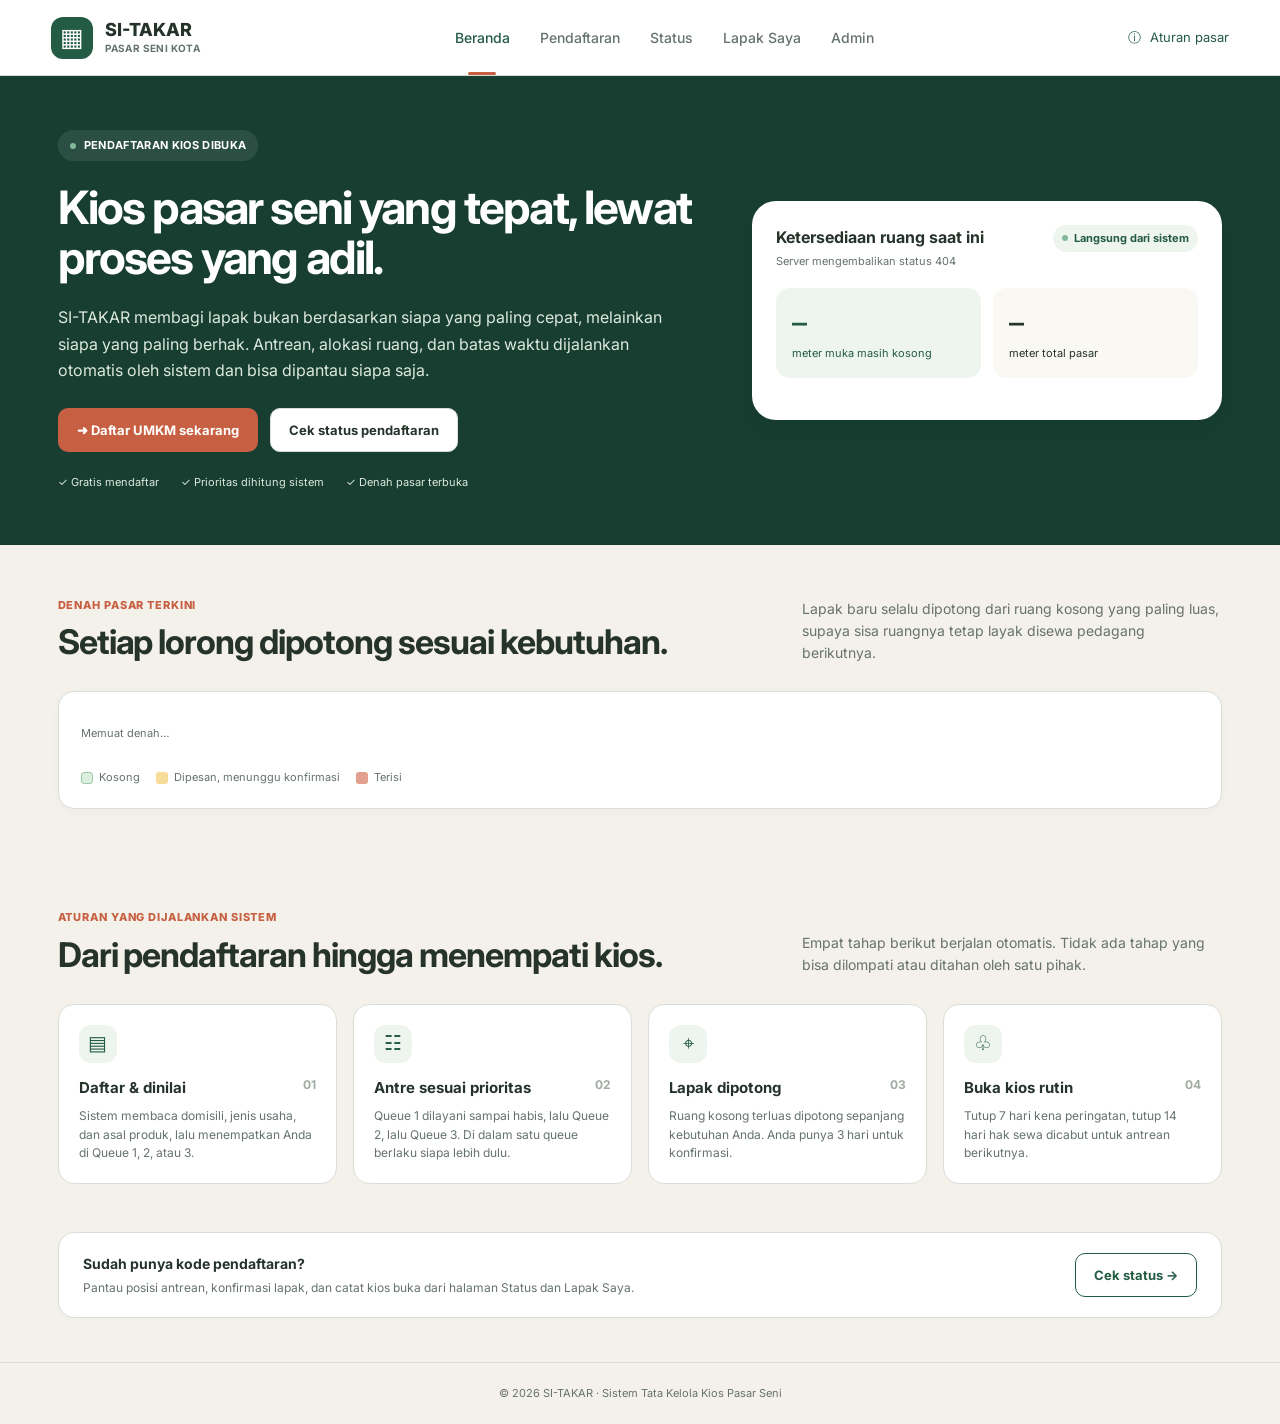
==== commit 94b99ef4: "APK V1" ====
--- a/templates/index.html
+++ b/templates/index.html
@@ -4,12 +4,12 @@
     <meta charset="utf-8" />
     <meta name="viewport" content="width=device-width, initial-scale=1" />
     <title>SI-TAKAR | Pasar Seni Kota</title>
-    <link rel="stylesheet" href="../static/css/style.css" />
-    <script src="../static/js/app.js" defer></script>
+    <link rel="stylesheet" href="/static/css/style.css" />
+    <script src="/static/js/app.js" defer></script>
   </head>
-  <body class="public-page">
+  <body class="public-page" data-page="beranda">
     <header class="public-nav">
-      <a class="brand" href="./index.html" aria-label="SI-TAKAR Beranda">
+      <a class="brand" href="/" aria-label="SI-TAKAR Beranda">
         <span class="brand-mark">▦</span
         ><span><b>SI-TAKAR</b><small>PASAR SENI KOTA</small></span>
       </a>
@@ -17,114 +17,140 @@
         ☰
       </button>
       <nav class="nav-links" data-nav>
-        <a class="active" href="./index.html">Beranda</a>
-        <a href="./pendaftaran.html">Pendaftaran</a>
-        <a href="./status.html">Status</a>
-        <a href="./admin.html">Admin</a>
+        <a class="active" href="/">Beranda</a>
+        <a href="/pendaftaran">Pendaftaran</a>
+        <a href="/status">Status</a>
+        <a href="/profil">Lapak Saya</a>
+        <a href="/admin/login">Admin</a>
       </nav>
-      <a class="help-link" href="./index.html#bantuan"
-        >ⓘ <span>Bantuan 1500-721</span></a
-      >
+      <a class="help-link" href="/#aturan">ⓘ <span>Aturan pasar</span></a>
     </header>
-    <div class=""></div>
     <main>
       <section class="hero">
         <div class="hero-copy">
           <span class="eyebrow"><i></i> PENDAFTARAN KIOS DIBUKA</span>
-          <h1>Kios pasar seni yang tepat, lewat proses yang jelas.</h1>
+          <h1>Kios pasar seni yang tepat, lewat proses yang adil.</h1>
           <p>
-            SI-TAKAR membantu pedagang UMKM mendaftar, melihat antrean, dan
-            memperoleh kios sesuai kebutuhan—tanpa harus bolak-balik ke kantor
-            pengelola.
+            SI-TAKAR membagi lapak bukan berdasarkan siapa yang paling cepat,
+            melainkan siapa yang paling berhak. Antrean, alokasi ruang, dan
+            batas waktu dijalankan otomatis oleh sistem dan bisa dipantau siapa
+            saja.
           </p>
           <div class="hero-actions">
-            <a class="btn btn-coral" href="./pendaftaran.html"
+            <a class="btn btn-coral" href="/pendaftaran"
               >➜ Daftar UMKM sekarang</a
             >
-            <a class="btn btn-light" href="./status.html"
-              >Cek status pendaftaran</a
-            >
+            <a class="btn btn-light" href="/status">Cek status pendaftaran</a>
           </div>
           <div class="trust-row">
-            <span>✓ Gratis mendaftar</span><span>✓ Antrean transparan</span
-            ><span>✓ Bantuan petugas tersedia</span>
+            <span>✓ Gratis mendaftar</span><span>✓ Prioritas dihitung sistem</span
+            ><span>✓ Denah pasar terbuka</span>
           </div>
         </div>
         <aside class="availability-card">
           <div class="card-heading">
             <div>
-              <h2>Ketersediaan hari ini</h2>
-              <p class="muted small">Status lapak dari sistem</p>
+              <h2>Ketersediaan ruang saat ini</h2>
+              <p class="muted small" id="avail-updated">Memuat data pasar…</p>
             </div>
-            <span class="pill pill-green"><i></i> Data aktif</span>
+            <span class="pill pill-green"><i></i> Langsung dari sistem</span>
           </div>
           <div class="metric-pair">
             <div class="metric metric-green">
-              <strong id="empty-count">-</strong><span>Kios kosong</span>
+              <strong id="avail-empty">–</strong><span>meter muka masih kosong</span>
             </div>
             <div class="metric metric-cream">
-              <strong id="total-count">-</strong><span>Total kios</span>
+              <strong id="avail-total">–</strong><span>meter total pasar</span>
             </div>
           </div>
-          <div class="zone-list" id="public-stall-summary">
-            <p class="muted small">Memuat status lapak...</p>
-          </div>
-          <div class="recommendation">
-            ✦ Zona A memiliki blok kosong terbesar, cocok untuk kebutuhan kios
-            2×2 m.
-          </div>
+          <div class="zone-list" id="zone-list"></div>
+          <div class="recommendation" id="avail-note" hidden></div>
         </aside>
       </section>
 
       <section class="process-section">
         <div class="section-heading">
           <div>
-            <span class="kicker">ALUR YANG MUDAH DIIKUTI</span>
-            <h2>Mulai dari pendaftaran hingga menempati kios.</h2>
+            <span class="kicker">DENAH PASAR TERKINI</span>
+            <h2>Setiap lorong dipotong sesuai kebutuhan.</h2>
           </div>
           <p>
-            Proses dibuat transparan agar setiap pelaku UMKM mengetahui tahap
-            dan status pengajuannya.
+            Lapak baru selalu dipotong dari ruang kosong yang paling luas,
+            supaya sisa ruangnya tetap layak disewa pedagang berikutnya.
+          </p>
+        </div>
+        <div class="card map-card">
+          <div class="zone-strips" id="public-map">
+            <p class="muted small">Memuat denah…</p>
+          </div>
+          <div class="map-legend">
+            <span><i class="sw sw-kosong"></i> Kosong</span>
+            <span><i class="sw sw-dipesan"></i> Dipesan, menunggu konfirmasi</span>
+            <span><i class="sw sw-terisi"></i> Terisi</span>
+          </div>
+        </div>
+      </section>
+
+      <section class="process-section" id="aturan">
+        <div class="section-heading">
+          <div>
+            <span class="kicker">ATURAN YANG DIJALANKAN SISTEM</span>
+            <h2>Dari pendaftaran hingga menempati kios.</h2>
+          </div>
+          <p>
+            Empat tahap berikut berjalan otomatis. Tidak ada tahap yang bisa
+            dilompati atau ditahan oleh satu pihak.
           </p>
         </div>
         <div class="process-grid">
           <article class="process-card">
             <span class="process-icon">▤</span><b>01</b>
-            <h3>Daftar UMKM</h3>
-            <p>Isi data pemilik, informasi usaha, dan kebutuhan kios.</p>
+            <h3>Daftar &amp; dinilai</h3>
+            <p>
+              Sistem membaca domisili, jenis usaha, dan asal produk, lalu
+              menempatkan Anda di Queue 1, 2, atau 3.
+            </p>
           </article>
           <article class="process-card">
             <span class="process-icon">☷</span><b>02</b>
-            <h3>Masuk antrean</h3>
-            <p>Sistem mengelompokkan pendaftar sesuai kriteria prioritas.</p>
+            <h3>Antre sesuai prioritas</h3>
+            <p>
+              Queue 1 dilayani sampai habis, lalu Queue 2, lalu Queue 3. Di
+              dalam satu queue berlaku siapa lebih dulu.
+            </p>
           </article>
           <article class="process-card">
             <span class="process-icon">⌖</span><b>03</b>
-            <h3>Pilih alokasi</h3>
-            <p>Petugas mengelola alokasi berdasarkan ketersediaan kios.</p>
+            <h3>Lapak dipotong</h3>
+            <p>
+              Ruang kosong terluas dipotong sepanjang kebutuhan Anda. Anda punya
+              <span data-info="timeout_hari">3</span> hari untuk konfirmasi.
+            </p>
           </article>
           <article class="process-card">
             <span class="process-icon">♧</span><b>04</b>
-            <h3>Konfirmasi kios</h3>
+            <h3>Buka kios rutin</h3>
             <p>
-              Periksa informasi alokasi dan lakukan konfirmasi sesuai batas
-              waktu.
+              Tutup <span data-info="peringatan_hari">7</span> hari kena
+              peringatan, tutup <span data-info="preemption_hari">14</span> hari
+              hak sewa dicabut untuk antrean berikutnya.
             </p>
           </article>
         </div>
       </section>
       <section class="bottom-help" id="bantuan">
         <div>
-          <b>Perlu bantuan pendaftaran?</b>
-          <p>Hubungi petugas pengelola pasar untuk mendapatkan arahan.</p>
+          <b>Sudah punya kode pendaftaran?</b>
+          <p>
+            Pantau posisi antrean, konfirmasi lapak, dan catat kios buka dari
+            halaman Status dan Lapak Saya.
+          </p>
         </div>
-        <a class="btn btn-outline" href="./pendaftaran.html"
-          >Mulai pendaftaran →</a
-        >
+        <a class="btn btn-outline" href="/status">Cek status →</a>
       </section>
     </main>
     <footer class="site-footer">
-      © 2026 SI-TAKAR · Sistem Tata Kelola Pasar Seni Kota
+      © 2026 SI-TAKAR · Sistem Tata Kelola Kios Pasar Seni
     </footer>
   </body>
 </html>
--- a/static/css/style.css
+++ b/static/css/style.css
@@ -201,100 +201,99 @@
   background: var(--green);
   color: #fff;
 }
-.btn-green:hover {
-  background: #1b4736;
-}
 .btn-coral {
   background: var(--coral);
   color: #fff;
-}
-.btn-coral:hover {
-  background: #b14e32;
 }
 .btn-light {
   background: #fff;
   border-color: var(--line);
   color: var(--text);
 }
-.btn-light:hover {
-  background: #f0f3ef;
-}
 .btn-outline {
   background: transparent;
-  border-color: currentColor;
-  color: inherit;
+  border-color: var(--green);
+  color: var(--green);
 }
 .trust-row {
   display: flex;
-  gap: 24px;
+  gap: 22px;
   flex-wrap: wrap;
-  color: #bfd4c6;
-  font-size: 13px;
-  margin-top: 24px;
+  margin-top: 22px;
+  color: #dce8de;
+  font-size: 11px;
 }
 .availability-card {
   background: #fff;
   color: var(--text);
-  border-radius: 20px;
-  padding: 28px;
-  box-shadow: var(--shadow);
+  border-radius: 24px;
+  padding: 24px;
+  box-shadow: 0 12px 30px rgba(24, 50, 40, 0.13);
 }
 .card-heading {
   display: flex;
-  align-items: center;
   justify-content: space-between;
-  gap: 16px;
-  margin-bottom: 22px;
+  align-items: flex-start;
+  gap: 12px;
 }
 .card-heading h2 {
-  font-size: 18px;
-  margin: 0 0 4px;
+  font-size: 16px;
+  margin: 0 0 3px;
+}
+.muted {
+  color: var(--muted);
+}
+.small {
+  font-size: 11px;
+}
+.card-heading p {
+  margin: 0;
 }
 .pill {
   display: inline-flex;
   align-items: center;
   gap: 6px;
-  padding: 4px 10px;
   border-radius: 999px;
+  padding: 5px 9px;
   font-size: 11px;
   font-weight: 700;
+  white-space: nowrap;
 }
 .pill-green {
-  background: #e5f2eb;
-  color: #245b45;
+  background: var(--green-soft);
+  color: var(--green);
+}
+.pill-blue {
+  background: #eaf3fb;
+  color: var(--blue);
 }
 .pill-yellow {
-  background: #fbf3db;
-  color: #936f1b;
-}
-.pill-coral {
-  background: #fbeae6;
-  color: var(--coral);
+  background: #fff2cf;
+  color: #965f0d;
 }
 .metric-pair {
   display: grid;
   grid-template-columns: 1fr 1fr;
   gap: 12px;
-  margin-bottom: 22px;
+  margin: 18px 0;
 }
 .metric {
+  border-radius: 14px;
   padding: 16px;
-  border-radius: 12px;
+  display: flex;
+  flex-direction: column;
+  gap: 5px;
 }
 .metric strong {
-  display: block;
-  font-size: 32px;
-  line-height: 1;
-  margin-bottom: 6px;
+  font-size: 30px;
+  line-height: 1.2;
+  font-weight: 500;
 }
 .metric span {
   font-size: 11px;
-  color: var(--muted);
 }
 .metric-green {
   background: var(--green-soft);
-}
-.metric-green strong {
   color: var(--green);
 }
 .metric-cream {
@@ -330,6 +329,18 @@
   height: 100%;
   background: var(--green);
   border-radius: 5px;
+}
+.progress .coral-fill {
+  background: var(--coral);
+}
+.recommendation {
+  margin-top: 18px;
+  background: #fff2cf;
+  color: #96452f;
+  padding: 12px;
+  border-radius: 10px;
+  font-size: 11px;
+  line-height: 1.5;
 }
 .process-section {
   padding: 48px clamp(24px, 4.5vw, 64px);
@@ -388,20 +399,20 @@
   font-size: 12px;
 }
 .process-card h3 {
-  margin: 0 0 6px;
-  font-size: 16px;
+  font-size: 15px;
+  margin: 0 0 8px;
 }
 .process-card p {
+  font-size: 12px;
+  color: var(--muted);
   margin: 0;
-  color: var(--muted);
-  font-size: 13px;
 }
 .bottom-help {
-  margin: 0 clamp(24px, 4.5vw, 64px) 48px;
-  background: var(--forest);
-  color: #fff;
+  margin: 0 clamp(24px, 4.5vw, 64px) 44px;
+  padding: 20px 24px;
+  background: #fff;
+  border: 1px solid var(--line);
   border-radius: 16px;
-  padding: 26px 32px;
   display: flex;
   justify-content: space-between;
   align-items: center;
@@ -409,71 +420,75 @@
 }
 .bottom-help p {
   margin: 4px 0 0;
-  color: #c9dbcf;
+  color: var(--muted);
+  font-size: 12px;
 }
 .site-footer {
+  padding: 22px 24px;
   text-align: center;
-  padding: 26px;
-  color: var(--muted);
-  font-size: 12px;
+  color: var(--muted);
+  font-size: 11px;
   border-top: 1px solid var(--line);
-  background: #fff;
-}
+}
+/* Form and internal pages */
 .form-shell,
 .status-shell,
 .profile-shell {
-  max-width: 1080px;
+  max-width: 1240px;
   margin: 0 auto;
-  padding: 40px 24px 64px;
+  padding: 36px 24px 60px;
 }
 .page-intro {
-  margin-bottom: 28px;
+  margin-bottom: 24px;
 }
 .page-intro p {
   color: var(--muted);
-  margin: 8px 0 0;
-  max-width: 680px;
+  max-width: 760px;
+  margin: 10px 0 0;
 }
 .form-layout {
   display: grid;
-  grid-template-columns: minmax(0, 1fr) 340px;
-  gap: 28px;
-  align-items: flex-start;
+  grid-template-columns: minmax(0, 1fr) 320px;
+  gap: 20px;
+  align-items: start;
 }
 .form-card,
-.card {
+.card,
+.side-card {
   background: #fff;
   border: 1px solid var(--line);
   border-radius: 16px;
-  box-shadow: 0 4px 18px rgba(0, 0, 0, 0.04);
+  box-shadow: 0 3px 12px rgba(24, 50, 40, 0.025);
+}
+.form-card {
+  overflow: hidden;
 }
 .form-section {
-  padding: 26px 30px;
-  border-bottom: 1px solid var(--line);
-}
-.form-section:last-of-type {
-  border-bottom: 0;
+  padding: 24px;
+  border-bottom: 1px solid #edf0eb;
 }
 .form-section-title {
   display: flex;
   align-items: flex-start;
-  gap: 14px;
-  margin-bottom: 20px;
+  gap: 12px;
+  margin-bottom: 22px;
 }
 .step-number {
-  width: 32px;
-  height: 32px;
+  height: 30px;
+  width: 30px;
+  flex-shrink: 0;
   border-radius: 10px;
   background: var(--green-soft);
   color: var(--green);
   display: grid;
   place-items: center;
   font-weight: 800;
-  font-size: 14px;
-  flex-shrink: 0;
-}
-.form-section-title h2 {
-  font-size: 17px;
+}
+.form-section-title h2,
+.side-card h2,
+.info-panel h2,
+.timeline-card h2 {
+  font-size: 16px;
   margin: 0 0 4px;
 }
 .form-section-title p {
@@ -484,17 +499,15 @@
 .field-grid {
   display: grid;
   grid-template-columns: 1fr 1fr;
-  gap: 16px;
-}
-.full-field {
-  grid-column: 1/-1;
-}
-label {
-  display: grid;
-  gap: 6px;
-  font-size: 12px;
-  font-weight: 600;
-  color: #3b4c41;
+  gap: 18px 16px;
+}
+.field-grid label,
+.status-search label {
+  display: flex;
+  flex-direction: column;
+  gap: 7px;
+  font-size: 12px;
+  font-weight: 700;
 }
 .required {
   color: var(--coral);
@@ -503,81 +516,138 @@
 select,
 textarea {
   width: 100%;
-  border: 1px solid var(--line);
+  border: 1px solid #cfd7cf;
+  background: #fff;
   border-radius: 8px;
-  padding: 10px 12px;
-  background: #fff;
+  padding: 11px 12px;
   color: var(--text);
-  font-size: 13px;
-  outline: 0;
-  transition:
-    border-color 0.15s,
-    box-shadow 0.15s;
+  outline: none;
+  min-width: 0;
 }
 input:focus,
 select:focus,
 textarea:focus {
+  border-color: #4f9272;
+  box-shadow: 0 0 0 3px rgba(36, 91, 69, 0.12);
+}
+input::placeholder,
+textarea::placeholder {
+  color: #9aa39b;
+  font-weight: 400;
+}
+.full-field {
+  grid-column: 1/-1;
+}
+textarea {
+  resize: vertical;
+}
+.priority-options {
+  border: 0;
+  padding: 0;
+  margin: 0 0 20px;
+}
+.priority-options legend {
+  font-size: 12px;
+  font-weight: 700;
+  margin-bottom: 10px;
+}
+.priority-option {
+  display: flex;
+  align-items: flex-start;
+  gap: 12px;
+  border: 1px solid var(--line);
+  border-radius: 10px;
+  padding: 13px;
+  margin-bottom: 9px;
+  cursor: pointer;
+}
+.priority-option:has(input:checked) {
   border-color: var(--green);
-  box-shadow: 0 0 0 3px rgba(36, 91, 69, 0.12);
-}
-.check-field {
-  display: flex;
-  align-items: flex-start;
-  gap: 10px;
-  font-size: 12px;
-  font-weight: 500;
-  cursor: pointer;
-}
-.check-field input {
-  width: 18px;
-  height: 18px;
-  margin-top: 2px;
+  background: #f5faf6;
+}
+.priority-option input {
+  width: 16px;
+  margin-top: 3px;
   accent-color: var(--green);
 }
+.priority-option span {
+  display: grid;
+  gap: 3px;
+}
+.priority-option b {
+  font-size: 12px;
+}
+.priority-option small {
+  font-size: 11px;
+  color: var(--muted);
+  font-weight: 400;
+}
+.form-note,
+.privacy-note {
+  font-size: 11px;
+  color: var(--muted);
+  margin: 12px 0 0;
+}
 .form-actions {
-  padding: 24px 30px;
+  padding: 20px 24px 10px;
   display: flex;
   justify-content: space-between;
-  align-items: center;
-  gap: 14px;
-  border-top: 1px solid var(--line);
-  background: var(--cream-2);
-  border-radius: 0 0 16px 16px;
+  gap: 12px;
 }
 .privacy-note {
-  margin: 0;
-  padding: 0 30px 20px;
-  color: var(--muted);
-  font-size: 11px;
-  text-align: center;
+  padding: 0 24px 20px;
+}
+.inline-message {
+  margin: 0 24px 20px;
+  padding: 12px;
+  border-radius: 8px;
+  display: none;
+  font-size: 12px;
+}
+.inline-message.show {
+  display: block;
+}
+.inline-message.success {
+  background: var(--green-soft);
+  color: var(--green);
+}
+.inline-message.error {
+  background: #fff0ed;
+  color: #a43f2a;
 }
 .side-stack {
   display: grid;
-  gap: 20px;
+  gap: 16px;
 }
 .side-card {
-  background: #fff;
-  border: 1px solid var(--line);
-  border-radius: 16px;
-  padding: 22px;
-  box-shadow: 0 4px 18px rgba(0, 0, 0, 0.04);
-}
-.side-card h2 {
-  font-size: 16px;
-  margin: 0 0 8px;
+  padding: 20px;
+}
+.side-card > p {
+  font-size: 12px;
+  line-height: 1.6;
 }
 .priority-guide ul {
   list-style: none;
   padding: 0;
-  margin: 16px 0 0;
-  display: grid;
-  gap: 12px;
+  margin: 18px 0;
+  display: grid;
+  gap: 16px;
 }
 .priority-guide li {
   display: flex;
+  gap: 10px;
   align-items: flex-start;
-  gap: 10px;
-  font-size: 12px;
+}
+.priority-guide li span:last-child {
+  display: grid;
+  gap: 3px;
+}
+.priority-guide li b {
+  font-size: 12px;
+}
+.priority-guide li small {
+  font-size: 11px;
+  color: var(--muted);
 }
 .dot {
   width: 10px;
@@ -587,628 +657,850 @@
   flex-shrink: 0;
 }
 .green-dot {
-  background: #37895f;
+  background: var(--green);
 }
 .blue-dot {
-  background: #2a73ba;
+  background: var(--blue);
 }
 .yellow-dot {
-  background: #d5a522;
-}
-.red-dot {
-  background: #d25b4d;
+  background: var(--yellow);
 }
 .info-box {
+  background: #f4f7f3;
+  border-radius: 9px;
+  padding: 12px;
+  color: var(--muted);
+  font-size: 11px;
+  line-height: 1.5;
+}
+.text-link {
+  display: inline-block;
+  margin-top: 8px;
+  color: var(--green);
+  font-size: 12px;
+  font-weight: 700;
+}
+.status-shell {
+  max-width: 900px;
+}
+.status-search,
+.status-result,
+.timeline-card {
+  padding: 24px;
+  margin-bottom: 16px;
+}
+.search-row {
+  display: flex;
+  gap: 10px;
+  margin-top: 8px;
+}
+.search-row input {
+  flex: 1;
+}
+.status-result {
+  min-height: 240px;
+}
+.empty-state {
+  text-align: center;
+  padding: 24px 12px;
+}
+.empty-icon {
+  display: inline-grid;
+  place-items: center;
   background: var(--green-soft);
   color: var(--green);
-  padding: 12px 14px;
-  border-radius: 10px;
-  font-size: 12px;
-  margin-top: 14px;
-  line-height: 1.5;
-}
-.muted {
-  color: var(--muted);
-}
-.small {
-  font-size: 11px;
-}
-.text-link {
-  color: var(--green);
-  font-weight: 700;
-  display: inline-block;
-  margin-top: 12px;
-}
-.inline-message {
-  margin: 14px 0 0;
-  padding: 12px 16px;
-  border-radius: 8px;
-  font-size: 12px;
-  font-weight: 600;
-  display: none;
-}
-.inline-message.show {
-  display: block;
-}
-.inline-message.error {
-  background: #fde8e8;
-  color: #9b1c1c;
-  border: 1px solid #f8b4b4;
-}
-.inline-message.success {
-  background: #def7ec;
-  color: #03543f;
-  border: 1px solid #bcf0da;
-}
-
-/* Status & Timeline */
-.status-search {
-  padding: 24px;
-  margin-bottom: 22px;
-}
-.search-row {
-  display: flex;
-  gap: 12px;
-}
-.status-result {
-  padding: 28px;
-  margin-bottom: 22px;
-}
-.empty-state {
-  text-align: center;
-  padding: 32px 16px;
-}
-.empty-icon {
-  font-size: 42px;
-  display: block;
-  margin-bottom: 10px;
+  border-radius: 50%;
+  width: 54px;
+  height: 54px;
+  font-size: 30px;
 }
 .empty-state h2 {
   font-size: 18px;
-  margin: 0 0 6px;
+  margin: 14px 0 6px;
 }
 .empty-state p {
   color: var(--muted);
-  margin: 0 0 16px;
+  font-size: 12px;
+  margin: 0 0 18px;
 }
 .status-top {
   display: flex;
   justify-content: space-between;
+  gap: 20px;
   align-items: flex-start;
-  gap: 14px;
+  border-bottom: 1px solid var(--line);
   padding-bottom: 18px;
-  border-bottom: 1px solid var(--line);
-  margin-bottom: 20px;
 }
 .status-top h2 {
-  margin: 4px 0 2px;
-  font-size: 24px;
-  letter-spacing: -0.02em;
+  margin: 0 0 5px;
+  font-size: 19px;
+}
+.status-top p {
+  margin: 0;
+  color: var(--muted);
+  font-size: 12px;
 }
 .status-detail-grid {
   display: grid;
-  grid-template-columns: repeat(4, 1fr);
+  grid-template-columns: repeat(3, 1fr);
+  gap: 12px;
+  margin: 18px 0;
+}
+.status-detail {
+  background: var(--cream-2);
+  padding: 14px;
+  border-radius: 10px;
+}
+.status-detail small,
+.detail-grid small {
+  display: block;
+  color: var(--muted);
+  font-size: 11px;
+  margin-bottom: 5px;
+}
+.status-detail b {
+  font-size: 13px;
+}
+.timeline {
+  display: grid;
+  margin-top: 18px;
+}
+.timeline-item {
+  display: flex;
+  gap: 12px;
+  position: relative;
+  padding-bottom: 18px;
+}
+.timeline-item:not(:last-child):before {
+  content: "";
+  position: absolute;
+  left: 15px;
+  top: 31px;
+  bottom: 0;
+  width: 2px;
+  background: var(--line);
+}
+.timeline-item > span {
+  z-index: 1;
+  width: 32px;
+  height: 32px;
+  flex-shrink: 0;
+  border-radius: 50%;
+  border: 1px solid var(--line);
+  display: grid;
+  place-items: center;
+  background: #fff;
+  color: var(--muted);
+  font-size: 12px;
+  font-weight: 700;
+}
+.timeline-item.done > span,
+.timeline-item.current > span {
+  background: var(--green-soft);
+  border-color: #c9dfce;
+  color: var(--green);
+}
+.timeline-item div {
+  display: grid;
+  gap: 3px;
+  padding-top: 2px;
+}
+.timeline-item b {
+  font-size: 12px;
+}
+.timeline-item small {
+  font-size: 11px;
+  color: var(--muted);
+}
+.business-banner {
+  padding: 20px;
+  display: flex;
+  align-items: center;
   gap: 16px;
-  margin-bottom: 20px;
-}
-.status-detail small {
-  color: var(--muted);
-  font-size: 11px;
-  display: block;
-  margin-bottom: 2px;
-}
-.status-detail b {
-  font-size: 14px;
-}
-.timeline-card {
-  padding: 24px 28px;
-}
-.timeline-card h2 {
-  margin: 0 0 16px;
-  font-size: 16px;
-}
-.timeline {
-  display: grid;
-  grid-template-columns: repeat(4, 1fr);
-  gap: 12px;
-}
-.timeline-item {
-  border: 1px solid var(--line);
-  border-radius: 12px;
-  padding: 14px;
-  background: #fafbf9;
-}
-.timeline-item span {
-  width: 26px;
-  height: 26px;
-  border-radius: 50%;
-  background: #e2e6e1;
+  margin-bottom: 18px;
+}
+.business-avatar {
+  height: 64px;
+  width: 64px;
+  border-radius: 16px;
+  background: var(--green-soft);
+  color: var(--green);
   display: grid;
   place-items: center;
-  font-weight: 700;
-  font-size: 11px;
-  margin-bottom: 10px;
-}
-.timeline-item b {
-  display: block;
-  font-size: 13px;
-  margin-bottom: 3px;
-}
-.timeline-item small {
-  display: block;
-  color: var(--muted);
-  font-size: 11px;
-  line-height: 1.35;
-}
-.timeline-item.done {
-  border-color: #bad3c3;
-  background: #f2f7f4;
-}
-.timeline-item.done span {
-  background: #245b45;
-  color: #fff;
-}
-.timeline-item.current {
-  border-color: var(--coral);
-  background: #fff;
-  box-shadow: 0 4px 12px rgba(199, 96, 66, 0.1);
-}
-.timeline-item.current span {
-  background: var(--coral);
-  color: #fff;
-}
-
-/* Callouts & CTA Alokasi */
-.cta-allocation {
-  background: #fffdf5;
-  border: 2px solid #e5b332;
-  border-radius: 14px;
-  padding: 24px;
+  font-size: 28px;
+}
+.business-name {
+  flex: 1;
+}
+.business-name h2 {
+  font-size: 20px;
+  margin: 0 0 4px;
+}
+.business-name p {
+  font-size: 12px;
+  color: var(--muted);
+  margin: 0;
+}
+.profile-grid {
+  display: grid;
+  grid-template-columns: minmax(0, 1fr) 300px;
+  gap: 18px;
+}
+.profile-main {
+  display: grid;
+  gap: 18px;
+}
+.info-panel {
+  padding: 22px;
+}
+.detail-grid {
+  display: grid;
+  grid-template-columns: 1fr 1fr;
+  gap: 20px;
   margin-top: 20px;
-  box-shadow: 0 4px 18px rgba(213, 165, 34, 0.15);
-}
-.cta-allocation-header {
-  display: flex;
-  justify-content: space-between;
-  align-items: center;
-  flex-wrap: wrap;
-  gap: 12px;
-  margin-bottom: 16px;
-}
-.cta-allocation h2 {
-  margin: 0;
-  color: #8f6500;
-  font-size: 20px;
-}
-.countdown-container {
-  background: #232a26;
-  color: #fff;
-  border-radius: 12px;
-  padding: 18px;
-  margin: 18px 0;
-  text-align: center;
-}
-.countdown-title {
-  font-size: 11px;
-  text-transform: uppercase;
-  letter-spacing: 0.08em;
-  color: #cfd8d3;
-  margin-bottom: 10px;
-}
-.countdown-display {
-  display: flex;
-  justify-content: center;
+}
+.detail-grid b {
+  font-size: 12px;
+  font-weight: 600;
+}
+.detail-grid .wide {
+  grid-column: 1/-1;
+}
+.info-panel .info-box {
+  margin-top: 20px;
+}
+.activity-row {
+  display: grid;
+  grid-template-columns: 130px 1fr 90px;
   align-items: center;
   gap: 10px;
-  font-family: monospace;
-}
-.countdown-box {
-  background: rgba(255, 255, 255, 0.14);
-  border-radius: 8px;
-  padding: 8px 12px;
-  min-width: 58px;
-}
-.countdown-box strong {
-  display: block;
-  font-size: 26px;
-  color: #ffe066;
-  line-height: 1;
-}
-.countdown-box small {
-  font-size: 10px;
-  text-transform: uppercase;
-  color: #cfd8d3;
-}
-.countdown-colon {
-  font-size: 22px;
-  font-weight: bold;
-  color: #ffe066;
-}
-.timeout-notice {
-  background: #fff4e5;
-  border-left: 4px solid #d5a522;
-  padding: 12px 16px;
-  border-radius: 4px;
-  font-size: 12px;
-  color: #6d4b00;
-  margin-bottom: 18px;
-  line-height: 1.5;
-}
-.panel-lapak-aktif {
-  background: #f7faf7;
-  border: 2px solid #37895f;
-  border-radius: 14px;
-  padding: 24px;
-  margin-top: 20px;
+  border-bottom: 1px solid #edf0eb;
+  padding: 13px 0;
+  font-size: 11px;
+}
+.activity-row:last-child {
+  border-bottom: 0;
+}
+.activity-row time {
+  color: var(--muted);
 }
 .stall-box {
+  margin: 18px 0;
   background: var(--green-soft);
   border-radius: 12px;
   padding: 18px;
   display: grid;
   gap: 4px;
-  margin: 14px 0;
 }
 .stall-box strong {
-  font-size: 28px;
+  font-size: 32px;
   color: var(--green);
 }
-.warning-preemption {
-  background: #fff1f0;
-  border: 1px solid #ffa39e;
-  border-left: 5px solid #d25b4d;
-  padding: 14px 18px;
-  border-radius: 8px;
-  color: #a8071a;
-  margin: 16px 0;
-  font-size: 12px;
-  line-height: 1.5;
-}
-.preemption-meter-wrap {
-  margin: 18px 0;
-  background: #fff;
-  padding: 14px;
-  border-radius: 10px;
-  border: 1px solid var(--line);
-}
-.preemption-bar {
-  height: 10px;
-  background: #eef1ed;
+.stall-box small {
+  color: var(--muted);
+  font-size: 11px;
+}
+.full-width {
+  width: 100%;
+}
+.rule-meter {
+  height: 7px;
+  background: #e6e9e3;
   border-radius: 6px;
+  margin: 16px 0 8px;
   overflow: hidden;
-  margin: 8px 0;
-}
-.preemption-bar-fill {
+}
+.rule-meter span {
+  display: block;
+  width: 35%;
   height: 100%;
-  transition: width 0.3s;
-}
-.bar-safe { background: #37895f; }
-.bar-warning { background: #d5a522; }
-.bar-danger { background: #d25b4d; }
-
-.verifier-note {
-  background: #f3f7fa;
-  border: 1px solid #c9e0f2;
-  border-left: 4px solid #2875b9;
-  border-radius: 8px;
-  padding: 12px 16px;
-  margin-top: 14px;
-}
-.verifier-note.pending {
-  background: #fffbe6;
-  border-color: #ffe58f;
-  border-left-color: #d5a522;
-}
-.queue-badge {
-  display: inline-block;
-  padding: 4px 10px;
+  background: var(--yellow);
   border-radius: 6px;
-  font-size: 11px;
-  font-weight: 700;
-}
-.badge-q1 { background: #e8f5ed; color: #236844; border: 1px solid #bce1cb; }
-.badge-q2 { background: #e8f0fe; color: #1a56db; border: 1px solid #bad0fb; }
-.badge-q3 { background: #fffbe6; color: #b78103; border: 1px solid #ffe58f; }
-
-/* Admin Dashboard Specific */
-.admin-shell {
-  max-width: 1180px;
-  margin: 0 auto;
-  padding: 36px 20px 64px;
-}
-.admin-login {
-  max-width: 860px;
-  margin: 30px auto 0;
-  padding: 32px;
-  background: #fff;
-  border: 1px solid var(--line);
-  border-top: 4px solid var(--green);
-  border-radius: 14px;
-  display: grid;
-  grid-template-columns: 1fr 1fr;
-  gap: 36px;
-  align-items: center;
-}
-.admin-login-form {
-  display: grid;
-  gap: 14px;
-}
-.demo-credentials {
-  font-size: 11px;
-  color: var(--muted);
-  margin: 6px 0 0;
-}
-.demo-fill {
-  background: transparent;
-  border: 0;
-  color: var(--green);
-  font-size: 11px;
-  font-weight: 700;
-  text-decoration: underline;
-  cursor: pointer;
-  padding: 0;
-  text-align: left;
-}
-.dashboard-heading {
-  display: flex;
-  justify-content: space-between;
-  align-items: flex-end;
-  gap: 20px;
-  margin-bottom: 24px;
-}
-.dashboard-heading h1 {
-  font-size: 26px;
-  margin: 6px 0 0;
-}
-.dashboard-actions {
-  display: flex;
-  gap: 10px;
-}
-.dashboard-metrics {
-  display: grid;
-  grid-template-columns: repeat(4, 1fr);
-  gap: 14px;
-}
-.dashboard-metric {
-  background: #fff;
-  border: 1px solid var(--line);
-  border-radius: 12px;
-  padding: 16px;
-}
-.dashboard-metric span {
-  font-size: 12px;
-  color: var(--muted);
-  display: block;
-  margin-bottom: 4px;
-}
-.dashboard-metric strong {
-  font-size: 28px;
-  color: var(--text);
-}
-.tab-btn {
-  font-size: 13px;
-  padding: 9px 16px;
-  min-height: 40px;
-}
-.tab-btn.active {
-  background: var(--green) !important;
-  color: #fff !important;
-}
-
-/* Applicant Review Card */
-.applicant-card {
-  background: #fff;
-  border: 1px solid var(--line);
-  border-radius: 12px;
-  padding: 18px 20px;
-  margin-bottom: 14px;
-}
-.applicant-header {
-  display: flex;
-  justify-content: space-between;
-  align-items: flex-start;
-  gap: 12px;
-  flex-wrap: wrap;
-  padding-bottom: 12px;
-  border-bottom: 1px solid #edf0eb;
-  margin-bottom: 12px;
-}
-.applicant-grid {
-  display: grid;
-  grid-template-columns: repeat(auto-fit, minmax(180px, 1fr));
-  gap: 12px;
-  font-size: 12px;
-  margin-bottom: 14px;
-}
-.applicant-grid small {
-  color: var(--muted);
-  display: block;
-}
-.applicant-grid b {
-  font-size: 13px;
-}
-.verification-action-box {
-  background: #f9fbf9;
-  border: 1px solid #e1e8df;
-  border-radius: 8px;
-  padding: 14px;
-  display: flex;
-  align-items: center;
-  gap: 12px;
-  flex-wrap: wrap;
-}
-.verification-action-box input {
-  flex: 1;
-  min-width: 220px;
-}
-
-/* Denah Live Grid */
-.stall-grid {
-  display: grid;
-  grid-template-columns: repeat(auto-fill, minmax(120px, 1fr));
-  gap: 10px;
-  margin-top: 14px;
-}
-.stall-tile {
-  min-height: 96px;
-  display: grid;
-  align-content: space-between;
-  gap: 4px;
-  padding: 12px;
-  border: 1px solid var(--line);
-  border-left: 5px solid #37895f;
-  background: #fff;
-  border-radius: 8px;
-}
-.stall-tile b {
-  font-size: 16px;
-}
-.stall-tile span {
-  font-size: 11px;
-  font-weight: 600;
-}
-.stall-tile small {
-  font-size: 10px;
-  color: var(--muted);
-}
-.stall-kuning {
-  border-left-color: #d5a522;
-}
-.stall-merah {
-  border-left-color: #d25b4d;
-}
-.map-legend {
-  display: flex;
-  gap: 16px;
-  font-size: 11px;
-  flex-wrap: wrap;
-}
-.legend-item {
-  display: flex;
-  align-items: center;
-  gap: 6px;
-}
-
-/* Queue Columns */
-.queue-columns {
-  display: grid;
-  grid-template-columns: repeat(3, 1fr);
-  gap: 16px;
-  margin-top: 14px;
-}
-.queue-column {
-  background: #fff;
-  border: 1px solid var(--line);
-  border-radius: 12px;
-  padding: 18px;
-}
-.queue-column h3 {
-  margin: 0 0 6px;
-  font-size: 15px;
-}
-.queue-desc {
-  margin: 0 0 12px;
-}
-.queue-applicant {
-  background: #fafbf9;
-  border: 1px solid var(--line);
-  border-radius: 8px;
-  padding: 10px 12px;
-  margin-bottom: 8px;
-  display: grid;
-  gap: 3px;
-}
-
-/* Deadlock Log */
-.deadlock-log {
-  margin-top: 14px;
-  background: #fff;
-  border: 1px solid var(--line);
-  border-radius: 10px;
-  overflow: hidden;
-}
-.deadlock-row {
-  display: grid;
-  grid-template-columns: 140px minmax(130px, 1fr) minmax(200px, 2fr) 160px;
-  align-items: center;
-  gap: 12px;
-  padding: 12px 16px;
-  border-bottom: 1px solid #edf0eb;
-  font-size: 12px;
-}
-.deadlock-row:last-child {
-  border-bottom: 0;
-}
-.dashboard-analytics {
-  display: grid;
-  grid-template-columns: 1fr 1fr;
-  gap: 16px;
-}
-.dashboard-chart {
-  background: #fff;
-  border: 1px solid var(--line);
-  border-radius: 12px;
-  padding: 18px;
-}
-.chart-bars {
-  display: grid;
-  gap: 10px;
-  margin-top: 12px;
-}
-.chart-row {
-  display: grid;
-  grid-template-columns: 140px 1fr 30px;
-  gap: 12px;
-  align-items: center;
-  font-size: 12px;
-}
-.chart-track {
-  height: 10px;
-  background: #edf1ed;
-  border-radius: 6px;
-  overflow: hidden;
-}
-.chart-track i {
-  display: block;
-  height: 100%;
-  background: var(--green);
-  border-radius: 6px;
-}
-
-/* Responsiveness */
+}
 @media (max-width: 980px) {
   .hero {
     grid-template-columns: 1fr;
     gap: 30px;
   }
-  .form-layout {
+  .availability-card {
+    max-width: 620px;
+  }
+  .form-layout,
+  .profile-grid {
     grid-template-columns: 1fr;
   }
-  .dashboard-metrics {
+  .side-stack {
+    grid-template-columns: repeat(2, minmax(0, 1fr));
+  }
+  .process-grid {
     grid-template-columns: repeat(2, 1fr);
   }
-  .queue-columns {
+  .help-link span {
+    display: none;
+  }
+}
+@media (max-width: 640px) {
+  .public-nav {
+    height: auto;
+    min-height: 68px;
+    flex-wrap: wrap;
+    padding: 12px 18px;
+    gap: 10px;
+  }
+  .mobile-menu {
+    display: block;
+    margin-left: auto;
+  }
+  .nav-links {
+    display: none;
+    order: 4;
+    width: 100%;
+    height: auto;
+    flex-direction: column;
+    align-items: stretch;
+    gap: 0;
+  }
+  .nav-links.open {
+    display: flex;
+  }
+  .nav-links a {
+    padding: 12px 0;
+    height: auto;
+  }
+  .nav-links a.active:after {
+    left: 0;
+    transform: none;
+    bottom: 5px;
+  }
+  .help-link {
+    display: none;
+  }
+  .hero {
+    padding: 38px 20px;
+  }
+  .hero h1 {
+    font-size: 35px;
+  }
+  .hero-copy > p {
+    font-size: 14px;
+  }
+  .trust-row {
+    gap: 10px 16px;
+  }
+  .availability-card {
+    padding: 18px;
+    border-radius: 18px;
+  }
+  .card-heading {
+    flex-wrap: wrap;
+  }
+  .section-heading {
+    display: block;
+  }
+  .section-heading > p {
+    margin-top: 12px;
+  }
+  .process-section {
+    padding: 36px 20px;
+  }
+  .process-grid {
     grid-template-columns: 1fr;
   }
-  .timeline {
-    grid-template-columns: repeat(2, 1fr);
-  }
+  .bottom-help {
+    margin: 0 20px 30px;
+    align-items: flex-start;
+    flex-direction: column;
+  }
+  .form-shell,
+  .status-shell,
+  .profile-shell {
+    padding: 28px 16px 40px;
+  }
+  .form-section {
+    padding: 18px;
+  }
+  .field-grid,
+  .detail-grid,
   .status-detail-grid {
-    grid-template-columns: repeat(2, 1fr);
-  }
+    grid-template-columns: 1fr;
+  }
+  .full-field,
+  .detail-grid .wide {
+    grid-column: auto;
+  }
+  .form-actions {
+    padding: 18px;
+    flex-direction: column-reverse;
+  }
+  .form-actions .btn {
+    width: 100%;
+  }
+  .privacy-note {
+    padding: 0 18px 18px;
+  }
+  .side-stack {
+    grid-template-columns: 1fr;
+  }
+  .search-row {
+    flex-direction: column;
+  }
+  .business-banner {
+    align-items: flex-start;
+    flex-wrap: wrap;
+  }
+  .business-name {
+    min-width: calc(100% - 90px);
+  }
+  .activity-row {
+    grid-template-columns: 1fr auto;
+  }
+  .activity-row time {
+    grid-column: 1/-1;
+  }
+  .status-top {
+    flex-direction: column;
+  }
+}
+
+/* ===== Tambahan: halaman terhubung ke backend ===== */
+[hidden] {
+  display: none !important;
+}
+.pill-red {
+  background: #fdebe6;
+  color: #a43f2a;
+}
+.pill-grey {
+  background: #eef0ec;
+  color: var(--muted);
+}
+.q1-dot {
+  background: #e08a3c;
+}
+.q2-dot {
+  background: var(--yellow);
+}
+.q3-dot {
+  background: #9aa39b;
+}
+.queue-chip {
+  display: inline-block;
+  border-radius: 6px;
+  padding: 2px 7px;
+  font-size: 11px;
+  font-weight: 800;
+  margin-right: 4px;
+}
+.queue-chip.q1,
+.queue-big.q1 {
+  background: #fde9d6;
+  color: #9a4f12;
+}
+.queue-chip.q2,
+.queue-big.q2 {
+  background: #fff2cf;
+  color: #85590d;
+}
+.queue-chip.q3,
+.queue-big.q3 {
+  background: #e9ece8;
+  color: #56625a;
+}
+.queue-big.q0 {
+  background: var(--cream-2);
+  color: var(--muted);
+}
+.queue-preview {
+  position: sticky;
+  top: 16px;
+  border-color: #c9dfce;
+}
+.queue-preview-head {
+  display: flex;
+  align-items: center;
+  gap: 12px;
+  margin: 10px 0 4px;
+}
+.queue-preview-head p {
+  margin: 0;
+}
+.queue-big {
+  width: 54px;
+  height: 54px;
+  flex-shrink: 0;
+  border-radius: 14px;
+  display: grid;
+  place-items: center;
+  font-size: 19px;
+  font-weight: 800;
+}
+.reason-list {
+  margin: 10px 0 0;
+  padding-left: 18px;
+  display: grid;
+  gap: 5px;
+  font-size: 12px;
+  color: var(--text);
+}
+.reason-box {
+  margin-top: 16px;
+  padding: 14px;
+  background: var(--cream-2);
+  border-radius: 10px;
+  font-size: 12px;
+}
+.choice-row {
+  display: grid;
+  grid-template-columns: 1fr 1fr;
+  gap: 10px;
+  margin: 20px 0 0;
+}
+.choice-row legend {
+  grid-column: 1/-1;
+}
+.choice-row .priority-option {
+  margin-bottom: 0;
+}
+#kota-asal-wrap {
+  margin-top: 14px;
+}
+.afirmasi {
+  margin: 20px 0 0;
+}
+.fit-preview {
+  align-self: end;
+  padding: 11px 12px;
+  border-radius: 8px;
+  background: #f4f7f3;
+  color: var(--muted);
+  font-size: 11.5px;
+  line-height: 1.5;
+}
+.fit-preview.fit-ok {
+  background: var(--green-soft);
+  color: #2c5a44;
+}
+.fit-preview.fit-wait {
+  background: #fff2cf;
+  color: #7a520d;
+}
+.notice {
+  border-radius: 10px;
+  padding: 14px;
+  font-size: 12px;
+  line-height: 1.6;
+}
+.notice b {
+  display: block;
+  font-size: 13px;
+  margin-bottom: 2px;
+}
+.notice .text-link {
+  display: block;
+}
+.notice-blue {
+  background: #eaf3fb;
+  color: #1f5687;
+}
+.notice-green {
+  background: var(--green-soft);
+  color: #2c5a44;
+}
+.notice-grey {
+  background: #eef0ec;
+  color: var(--text);
+}
+.offer-box {
+  display: flex;
+  justify-content: space-between;
+  gap: 20px;
+  align-items: center;
+  border: 1px solid #f0d28a;
+  background: #fffaf0;
+  border-radius: 12px;
+  padding: 18px;
+}
+.offer-box strong {
+  display: block;
+  font-size: 34px;
+  line-height: 1.2;
+  color: var(--forest);
+}
+.offer-box p {
+  margin: 4px 0 0;
+  font-size: 12px;
+  color: var(--muted);
+}
+.offer-timer {
+  display: grid;
+  gap: 6px;
+  text-align: right;
+  flex-shrink: 0;
+}
+.offer-timer small {
+  color: var(--muted);
+  font-size: 11px;
+}
+.offer-timer b {
+  font-size: 18px;
+  font-variant-numeric: tabular-nums;
+  color: #96452f;
+}
+.code-inline {
+  max-width: 380px;
+  margin: 0 auto;
+}
+.rule-meter span.ok {
+  background: var(--green);
+}
+.rule-meter span.danger {
+  background: var(--coral);
+}
+.map-card {
+  padding: 22px;
+}
+.zone-strips {
+  display: grid;
+  gap: 16px;
+}
+.zone-strip-head {
+  display: flex;
+  flex-wrap: wrap;
+  align-items: baseline;
+  gap: 8px;
+  margin-bottom: 6px;
+  font-size: 12px;
+}
+.zone-strip-head span {
+  color: var(--muted);
+}
+.zone-strip-head em {
+  margin-left: auto;
+  font-style: normal;
+  font-size: 11px;
+  color: var(--muted);
+}
+.strip {
+  display: flex;
+  gap: 2px;
+  height: 48px;
+  border-radius: 8px;
+  overflow: hidden;
+  background: var(--line);
+}
+.seg {
+  min-width: 0;
+  display: flex;
+  flex-direction: column;
+  justify-content: center;
+  padding: 0 6px;
+  overflow: hidden;
+  white-space: nowrap;
+}
+.seg b {
+  font-size: 11px;
+  overflow: hidden;
+  text-overflow: ellipsis;
+}
+.seg small {
+  font-size: 10px;
+  opacity: 0.8;
+}
+.seg-kosong {
+  background: #dcefdf;
+  color: #2c6a45;
+}
+.seg-kosong b {
+  font-weight: 500;
+}
+.seg-dipesan {
+  background: #f6dc98;
+  color: #6f4a08;
+}
+.seg-terisi {
+  background: #e3a08e;
+  color: #6b2414;
+}
+.map-legend {
+  display: flex;
+  flex-wrap: wrap;
+  gap: 16px;
+  margin-top: 16px;
+  font-size: 11px;
+  color: var(--muted);
+}
+.map-legend span {
+  display: inline-flex;
+  align-items: center;
+  gap: 6px;
+}
+.sw {
+  width: 12px;
+  height: 12px;
+  border-radius: 3px;
+  display: inline-block;
+}
+.sw-kosong {
+  background: #dcefdf;
+  border: 1px solid #9cc9a8;
+}
+.sw-dipesan {
+  background: #f6dc98;
+}
+.sw-terisi {
+  background: #e3a08e;
 }
 @media (max-width: 640px) {
-  .field-grid,
-  .status-detail-grid,
-  .timeline,
-  .dashboard-metrics,
-  .dashboard-analytics {
+  .choice-row {
     grid-template-columns: 1fr;
   }
-  .admin-login {
-    grid-template-columns: 1fr;
-  }
-  .deadlock-row {
-    grid-template-columns: 1fr;
-  }
-}
+  .offer-box {
+    flex-direction: column;
+    align-items: stretch;
+  }
+  .offer-timer {
+    text-align: left;
+  }
+  .queue-preview {
+    position: static;
+  }
+}
+.field-grid label {
+  display: block;
+}
+.field-grid label > input,
+.field-grid label > select,
+.field-grid label > textarea {
+  display: block;
+  margin-top: 7px;
+}
+.priority-option b span,
+.side-card h2 span {
+  display: inline;
+}
+
+/* ===== PIN, dokumen, lupa kode ===== */
+.field-help {
+  display: block;
+  margin-top: 5px;
+  color: var(--muted);
+  font-size: 11px;
+  font-weight: 400;
+}
+.success-card {
+  padding: 34px 28px;
+  text-align: center;
+}
+.success-card h2 {
+  margin: 14px 0 6px;
+}
+.code-box {
+  display: grid;
+  justify-items: center;
+  gap: 8px;
+  max-width: 340px;
+  margin: 20px auto;
+  padding: 18px;
+  background: var(--green-soft);
+  border: 1px dashed #9cc9a8;
+  border-radius: 14px;
+}
+.code-box small {
+  color: var(--muted);
+  font-size: 11px;
+  font-weight: 700;
+  letter-spacing: 0.08em;
+}
+.code-box strong {
+  color: var(--forest);
+  font-size: 32px;
+  letter-spacing: 0.06em;
+}
+.text-link.inline {
+  display: inline;
+  margin: 0;
+}
+.doc-status {
+  margin: 8px 0 0;
+  padding-left: 0;
+  list-style: none;
+}
+.doc-ok {
+  color: #2c5a44;
+}
+.doc-no {
+  color: #a43f2a;
+  font-weight: 700;
+}
+.upload-form {
+  margin-top: 12px;
+  padding: 14px;
+  border: 1px solid var(--line);
+  border-radius: 10px;
+  font-size: 12px;
+}
+.upload-row {
+  display: flex;
+  flex-wrap: wrap;
+  gap: 8px;
+  margin-top: 8px;
+}
+.upload-row select,
+.upload-row input[type="password"] {
+  width: auto;
+  flex: 0 0 150px;
+}
+.upload-row input[type="file"] {
+  flex: 1 1 220px;
+  width: auto;
+}
+.offer-timer input {
+  text-align: center;
+  letter-spacing: 0.3em;
+}
+.confirm-msg {
+  color: #a43f2a !important;
+  max-width: 220px;
+}
+.pin-field {
+  display: grid;
+  gap: 5px;
+  margin-bottom: 10px;
+  font-size: 12px;
+  font-weight: 700;
+}
+.pin-field input {
+  letter-spacing: 0.3em;
+}
+.result-title {
+  margin: 0 0 12px;
+  font-size: 17px;
+}
+.found-list {
+  display: grid;
+  gap: 8px;
+}
+.found-row {
+  display: flex;
+  justify-content: space-between;
+  align-items: center;
+  gap: 12px;
+  padding: 13px 14px;
+  border: 1px solid var(--line);
+  border-radius: 10px;
+}
+.found-row:hover {
+  border-color: var(--green);
+  background: #f5faf6;
+}
+.found-row b {
+  display: block;
+  font-size: 15px;
+}
+.found-row span:not(.pill) {
+  color: var(--muted);
+  font-size: 12px;
+}
+#lupa-form {
+  align-items: end;
+}
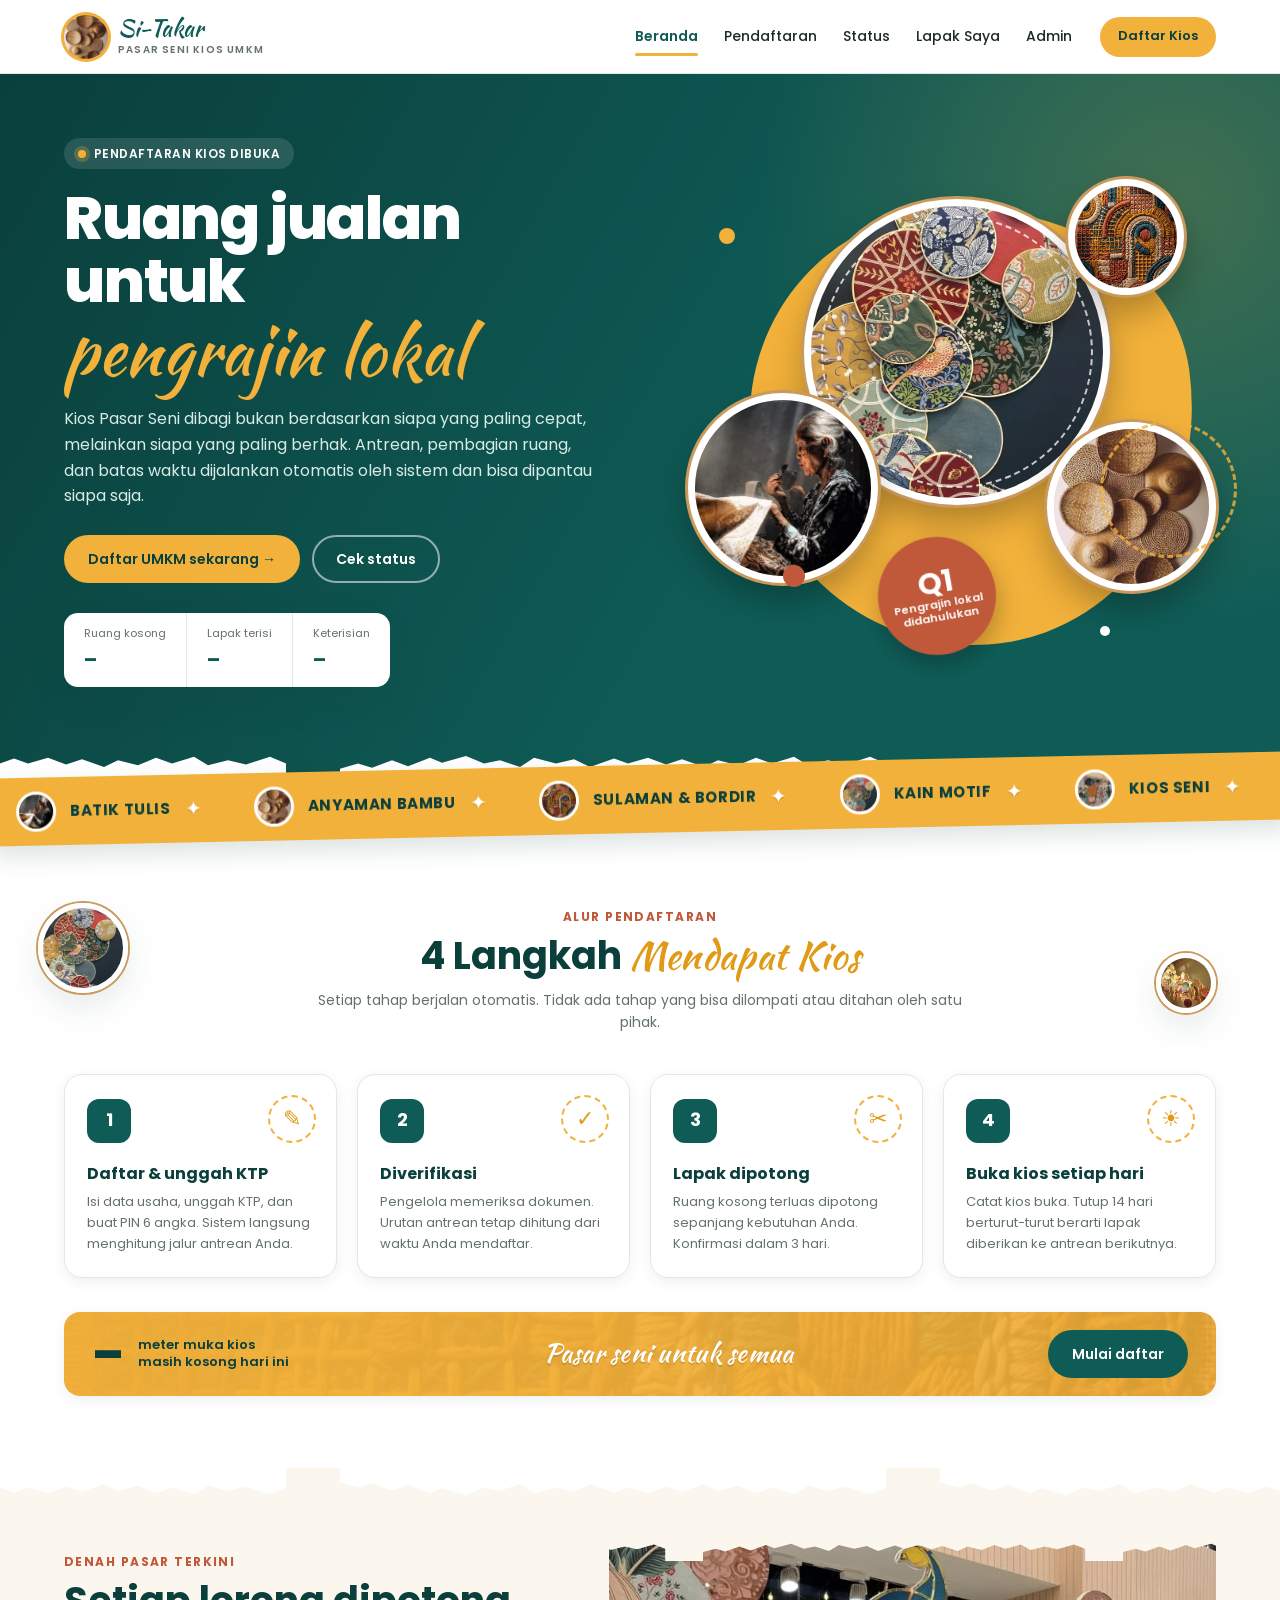
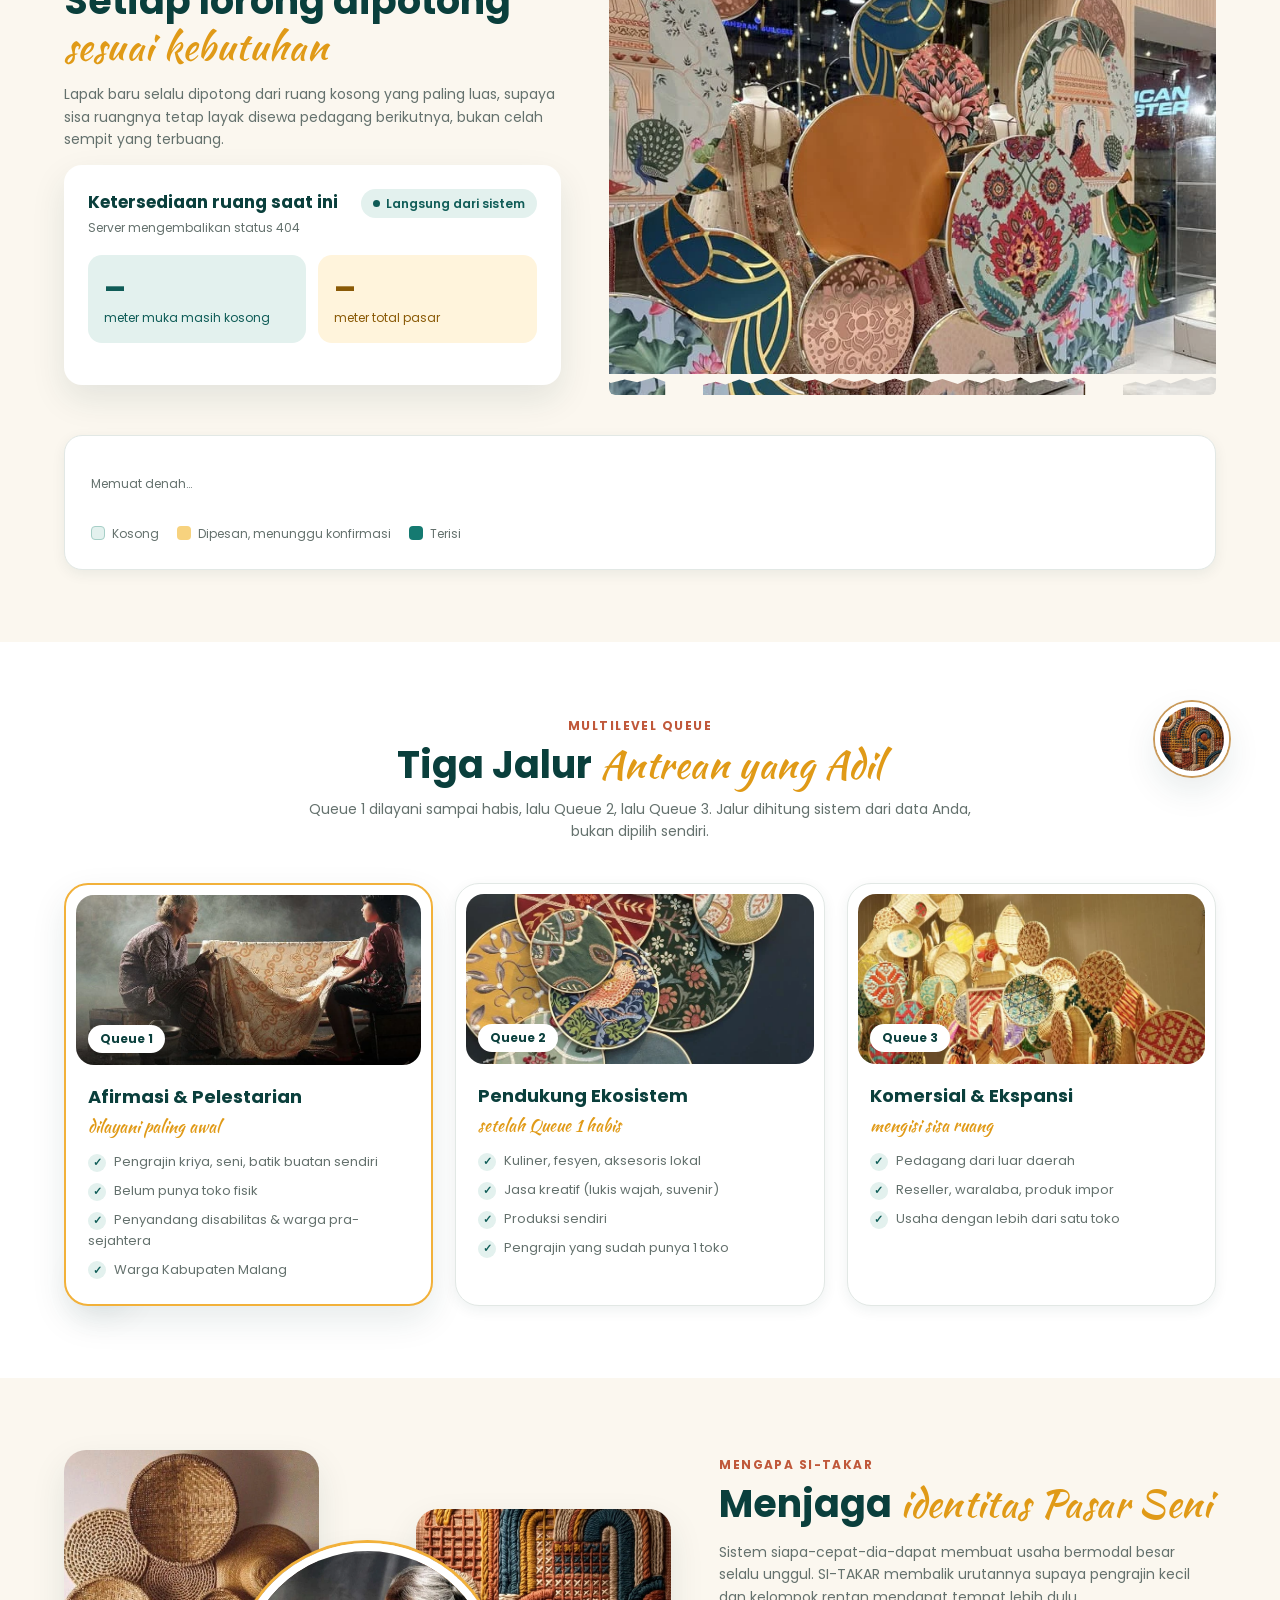
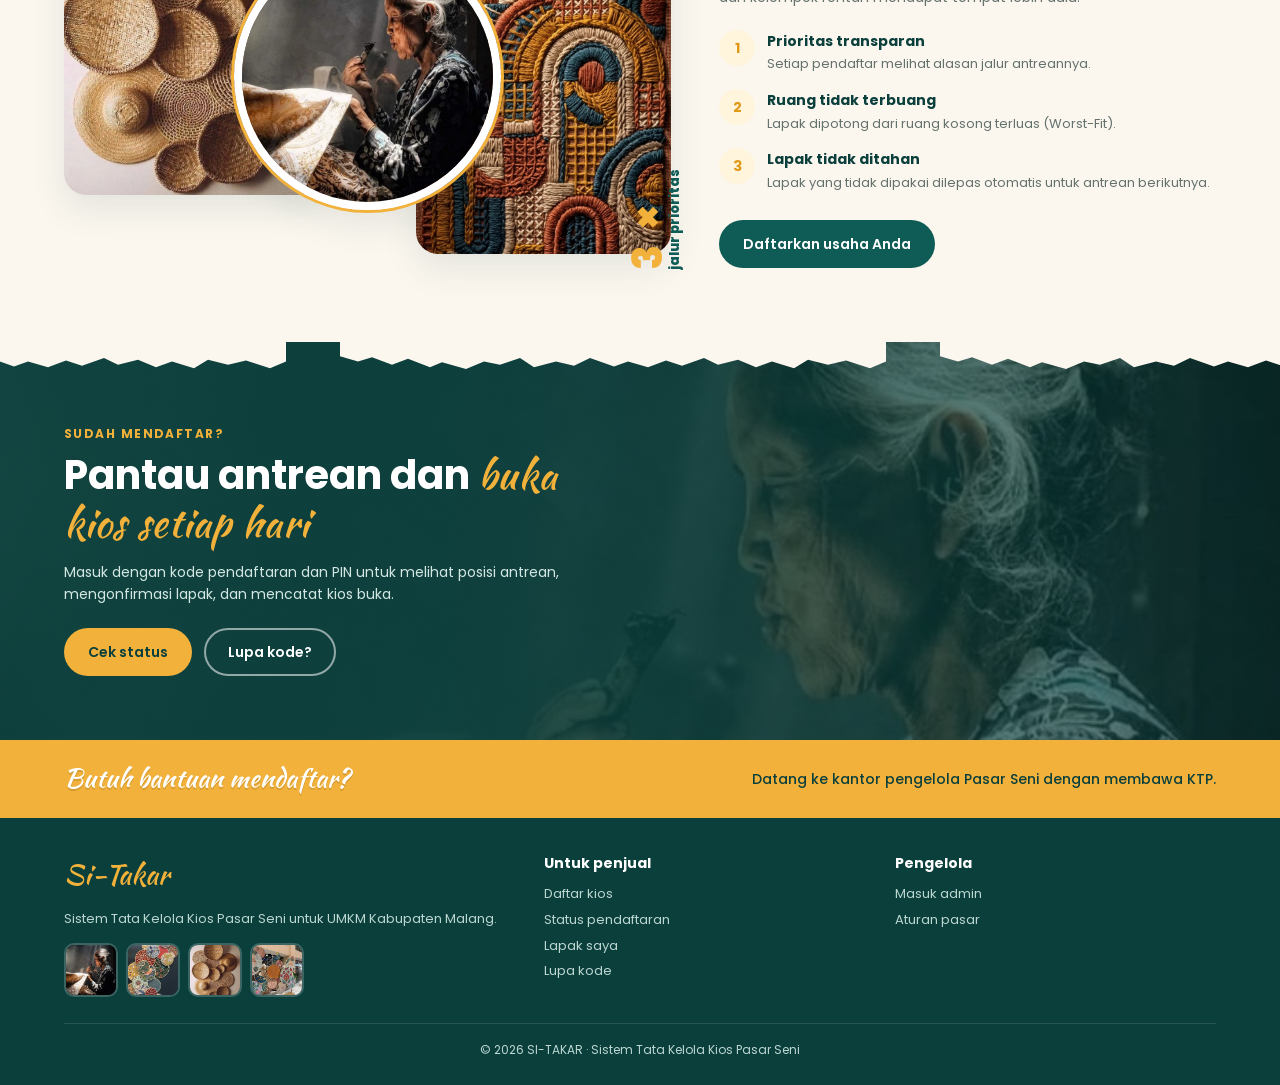
==== commit 12d15c34: "APK V2" ====
--- a/templates/index.html
+++ b/templates/index.html
@@ -3,19 +3,17 @@
   <head>
     <meta charset="utf-8" />
     <meta name="viewport" content="width=device-width, initial-scale=1" />
-    <title>SI-TAKAR | Pasar Seni Kota</title>
+    <title>SI-TAKAR | Kios Pasar Seni Kabupaten Malang</title>
     <link rel="stylesheet" href="/static/css/style.css" />
     <script src="/static/js/app.js" defer></script>
   </head>
-  <body class="public-page" data-page="beranda">
+  <body data-page="beranda">
     <header class="public-nav">
       <a class="brand" href="/" aria-label="SI-TAKAR Beranda">
-        <span class="brand-mark">▦</span
-        ><span><b>SI-TAKAR</b><small>PASAR SENI KOTA</small></span>
+        <span class="brand-mark" aria-hidden="true">ST</span>
+        <span><b>Si-Takar</b><small>PASAR SENI KIOS UMKM</small></span>
       </a>
-      <button class="mobile-menu" data-menu-toggle aria-label="Buka menu">
-        ☰
-      </button>
+      <button class="mobile-menu" data-menu-toggle aria-label="Buka menu">☰</button>
       <nav class="nav-links" data-nav>
         <a class="active" href="/">Beranda</a>
         <a href="/pendaftaran">Pendaftaran</a>
@@ -23,66 +21,137 @@
         <a href="/profil">Lapak Saya</a>
         <a href="/admin/login">Admin</a>
       </nav>
-      <a class="help-link" href="/#aturan">ⓘ <span>Aturan pasar</span></a>
+      <a class="help-link" href="/pendaftaran">Daftar Kios</a>
     </header>
+
     <main>
-      <section class="hero">
+      <!-- HERO -->
+      <section class="hero torn-bottom">
         <div class="hero-copy">
           <span class="eyebrow"><i></i> PENDAFTARAN KIOS DIBUKA</span>
-          <h1>Kios pasar seni yang tepat, lewat proses yang adil.</h1>
+          <h1>
+            Ruang jualan untuk
+            <span class="script">pengrajin lokal</span>
+          </h1>
           <p>
-            SI-TAKAR membagi lapak bukan berdasarkan siapa yang paling cepat,
-            melainkan siapa yang paling berhak. Antrean, alokasi ruang, dan
+            Kios Pasar Seni dibagi bukan berdasarkan siapa yang paling cepat,
+            melainkan siapa yang paling berhak. Antrean, pembagian ruang, dan
             batas waktu dijalankan otomatis oleh sistem dan bisa dipantau siapa
             saja.
           </p>
           <div class="hero-actions">
-            <a class="btn btn-coral" href="/pendaftaran"
-              >➜ Daftar UMKM sekarang</a
-            >
-            <a class="btn btn-light" href="/status">Cek status pendaftaran</a>
-          </div>
-          <div class="trust-row">
-            <span>✓ Gratis mendaftar</span><span>✓ Prioritas dihitung sistem</span
-            ><span>✓ Denah pasar terbuka</span>
-          </div>
-        </div>
-        <aside class="availability-card">
-          <div class="card-heading">
-            <div>
-              <h2>Ketersediaan ruang saat ini</h2>
-              <p class="muted small" id="avail-updated">Memuat data pasar…</p>
-            </div>
-            <span class="pill pill-green"><i></i> Langsung dari sistem</span>
-          </div>
-          <div class="metric-pair">
-            <div class="metric metric-green">
-              <strong id="avail-empty">–</strong><span>meter muka masih kosong</span>
-            </div>
-            <div class="metric metric-cream">
-              <strong id="avail-total">–</strong><span>meter total pasar</span>
-            </div>
-          </div>
-          <div class="zone-list" id="zone-list"></div>
-          <div class="recommendation" id="avail-note" hidden></div>
-        </aside>
-      </section>
-
-      <section class="process-section">
-        <div class="section-heading">
+            <a class="btn btn-mustard" href="/pendaftaran">Daftar UMKM sekarang →</a>
+            <a class="btn btn-ghost-light" href="/status">Cek status</a>
+          </div>
+          <div class="hero-stats" aria-label="Ketersediaan ruang">
+            <div><small>Ruang kosong</small><b id="hero-empty">–</b></div>
+            <div><small>Lapak terisi</small><b id="hero-filled">–</b></div>
+            <div><small>Keterisian</small><b id="hero-occupancy">–</b></div>
+          </div>
+        </div>
+        <div class="collage" aria-hidden="true">
+          <div class="hoop h1"><img src="/static/img/hoop-kain.webp" alt="" /></div>
+          <div class="hoop h2"><img src="/static/img/pembatik.webp" alt="" /></div>
+          <div class="hoop h3"><img src="/static/img/anyaman-dinding.webp" alt="" /></div>
+          <div class="hoop h4"><img src="/static/img/sulaman-motif.webp" alt="" /></div>
+          <div class="collage-badge"><span><b>Q1</b>Pengrajin lokal didahulukan</span></div>
+          <span class="ring"></span>
+          <span class="dot-float d1"></span><span class="dot-float d2"></span><span class="dot-float d3"></span>
+        </div>
+      </section>
+
+      <div class="marquee" aria-hidden="true">
+        <div class="marquee-track">
+          <span class="marquee-item"><img src="/static/img/pembatik.webp" alt="" />BATIK TULIS <span class="script">✦</span></span>
+          <span class="marquee-item"><img src="/static/img/anyaman-dinding.webp" alt="" />ANYAMAN BAMBU <span class="script">✦</span></span>
+          <span class="marquee-item"><img src="/static/img/sulaman-motif.webp" alt="" />SULAMAN &amp; BORDIR <span class="script">✦</span></span>
+          <span class="marquee-item"><img src="/static/img/hoop-kain.webp" alt="" />KAIN MOTIF <span class="script">✦</span></span>
+          <span class="marquee-item"><img src="/static/img/display-kios.webp" alt="" />KIOS SENI <span class="script">✦</span></span>
+          <span class="marquee-item"><span class="script">Pasar seni untuk semua</span> ✦</span>
+          <span class="marquee-item"><img src="/static/img/pembatik.webp" alt="" />BATIK TULIS <span class="script">✦</span></span>
+          <span class="marquee-item"><img src="/static/img/anyaman-dinding.webp" alt="" />ANYAMAN BAMBU <span class="script">✦</span></span>
+          <span class="marquee-item"><img src="/static/img/sulaman-motif.webp" alt="" />SULAMAN &amp; BORDIR <span class="script">✦</span></span>
+          <span class="marquee-item"><img src="/static/img/hoop-kain.webp" alt="" />KAIN MOTIF <span class="script">✦</span></span>
+          <span class="marquee-item"><img src="/static/img/display-kios.webp" alt="" />KIOS SENI <span class="script">✦</span></span>
+          <span class="marquee-item"><span class="script">Pasar seni untuk semua</span> ✦</span>
+        </div>
+      </div>
+
+      <!-- LANGKAH -->
+      <section class="section" id="aturan">
+        <span class="float-deco" style="width: 90px; height: 90px; left: 3%; top: 70px" aria-hidden="true"><img src="/static/img/hoop-kain.webp" alt="" /></span>
+        <span class="float-deco" style="width: 60px; height: 60px; right: 5%; top: 120px; animation-delay: -4s" aria-hidden="true"><img src="/static/img/anyaman-gantung.webp" alt="" /></span>
+        <div class="section-head">
+          <span class="kicker">Alur pendaftaran</span>
+          <h2>4 Langkah <span class="script">Mendapat Kios</span></h2>
+          <p>Setiap tahap berjalan otomatis. Tidak ada tahap yang bisa dilompati atau ditahan oleh satu pihak.</p>
+        </div>
+        <div class="process-grid">
+          <article class="process-card">
+            <span class="process-num">1</span><span class="process-icon">✎</span>
+            <h3>Daftar &amp; unggah KTP</h3>
+            <p>Isi data usaha, unggah KTP, dan buat PIN 6 angka. Sistem langsung menghitung jalur antrean Anda.</p>
+          </article>
+          <article class="process-card">
+            <span class="process-num">2</span><span class="process-icon">✓</span>
+            <h3>Diverifikasi</h3>
+            <p>Pengelola memeriksa dokumen. Urutan antrean tetap dihitung dari waktu Anda mendaftar.</p>
+          </article>
+          <article class="process-card">
+            <span class="process-num">3</span><span class="process-icon">✂</span>
+            <h3>Lapak dipotong</h3>
+            <p>Ruang kosong terluas dipotong sepanjang kebutuhan Anda. Konfirmasi dalam <span data-info="timeout_hari">3</span> hari.</p>
+          </article>
+          <article class="process-card">
+            <span class="process-num">4</span><span class="process-icon">☀</span>
+            <h3>Buka kios setiap hari</h3>
+            <p>Catat kios buka. Tutup <span data-info="preemption_hari">14</span> hari berturut-turut berarti lapak diberikan ke antrean berikutnya.</p>
+          </article>
+        </div>
+        <div class="ribbon">
+          <div class="ribbon-num"><b id="ribbon-empty">–</b><span>meter muka kios<br />masih kosong hari ini</span></div>
+          <span class="script">Pasar seni untuk semua</span>
+          <a class="btn btn-green" href="/pendaftaran">Mulai daftar</a>
+        </div>
+      </section>
+
+      <!-- KETERSEDIAAN -->
+      <section class="section section-cream torn-top" style="--prev: #fff">
+        <div class="split">
           <div>
-            <span class="kicker">DENAH PASAR TERKINI</span>
-            <h2>Setiap lorong dipotong sesuai kebutuhan.</h2>
-          </div>
-          <p>
-            Lapak baru selalu dipotong dari ruang kosong yang paling luas,
-            supaya sisa ruangnya tetap layak disewa pedagang berikutnya.
-          </p>
-        </div>
-        <div class="card map-card">
-          <div class="zone-strips" id="public-map">
-            <p class="muted small">Memuat denah…</p>
-          </div>
+            <span class="kicker">Denah pasar terkini</span>
+            <h2>Setiap lorong dipotong <span class="script">sesuai kebutuhan</span></h2>
+            <p>
+              Lapak baru selalu dipotong dari ruang kosong yang paling luas,
+              supaya sisa ruangnya tetap layak disewa pedagang berikutnya, bukan
+              celah sempit yang terbuang.
+            </p>
+            <aside class="availability-card">
+              <div class="card-heading">
+                <div>
+                  <h3>Ketersediaan ruang saat ini</h3>
+                  <p class="muted small" id="avail-updated">Memuat data pasar…</p>
+                </div>
+                <span class="pill pill-green"><i></i> Langsung dari sistem</span>
+              </div>
+              <div class="metric-pair">
+                <div class="metric metric-green">
+                  <strong id="avail-empty">–</strong><span>meter muka masih kosong</span>
+                </div>
+                <div class="metric metric-cream">
+                  <strong id="avail-total">–</strong><span>meter total pasar</span>
+                </div>
+              </div>
+              <div class="zone-list" id="zone-list"></div>
+              <div class="recommendation" id="avail-note" hidden></div>
+            </aside>
+          </div>
+          <div class="torn-photo">
+            <img src="/static/img/display-kios.webp" alt="Contoh tampilan kios kerajinan dengan panel bundar bermotif" />
+          </div>
+        </div>
+        <div class="card map-card" style="margin-top: 40px">
+          <div class="zone-strips" id="public-map"><p class="muted small">Memuat denah…</p></div>
           <div class="map-legend">
             <span><i class="sw sw-kosong"></i> Kosong</span>
             <span><i class="sw sw-dipesan"></i> Dipesan, menunggu konfirmasi</span>
@@ -91,66 +160,120 @@
         </div>
       </section>
 
-      <section class="process-section" id="aturan">
-        <div class="section-heading">
+      <!-- JALUR ANTREAN -->
+      <section class="section">
+        <span class="float-deco" style="width: 74px; height: 74px; right: 4%; top: 60px; animation-delay: -2s" aria-hidden="true"><img src="/static/img/sulaman-motif.webp" alt="" /></span>
+        <span class="float-deco" style="width: 52px; height: 52px; left: 6%; bottom: 80px; animation-delay: -6s" aria-hidden="true"><img src="/static/img/anyaman-dinding.webp" alt="" /></span>
+        <div class="section-head">
+          <span class="kicker">Multilevel queue</span>
+          <h2>Tiga Jalur <span class="script">Antrean yang Adil</span></h2>
+          <p>Queue 1 dilayani sampai habis, lalu Queue 2, lalu Queue 3. Jalur dihitung sistem dari data Anda, bukan dipilih sendiri.</p>
+        </div>
+        <div class="queue-cards">
+          <article class="queue-card featured">
+            <figure><img src="/static/img/batik-nenek-cucu.webp" alt="Pembatik lansia mengajari cucunya membatik" /><span>Queue 1</span></figure>
+            <div class="q-body">
+              <h3>Afirmasi &amp; Pelestarian</h3>
+              <p class="q-sub">dilayani paling awal</p>
+              <ul>
+                <li>Pengrajin kriya, seni, batik buatan sendiri</li>
+                <li>Belum punya toko fisik</li>
+                <li>Penyandang disabilitas &amp; warga pra-sejahtera</li>
+                <li>Warga <span data-info="domisili_pasar">Kabupaten Malang</span></li>
+              </ul>
+            </div>
+          </article>
+          <article class="queue-card">
+            <figure><img src="/static/img/hoop-kain.webp" alt="Kain bordir dalam bingkai bundar" /><span>Queue 2</span></figure>
+            <div class="q-body">
+              <h3>Pendukung Ekosistem</h3>
+              <p class="q-sub">setelah Queue 1 habis</p>
+              <ul>
+                <li>Kuliner, fesyen, aksesoris lokal</li>
+                <li>Jasa kreatif (lukis wajah, suvenir)</li>
+                <li>Produksi sendiri</li>
+                <li>Pengrajin yang sudah punya 1 toko</li>
+              </ul>
+            </div>
+          </article>
+          <article class="queue-card">
+            <figure><img src="/static/img/anyaman-gantung.webp" alt="Instalasi anyaman bambu bundar berwarna" /><span>Queue 3</span></figure>
+            <div class="q-body">
+              <h3>Komersial &amp; Ekspansi</h3>
+              <p class="q-sub">mengisi sisa ruang</p>
+              <ul>
+                <li>Pedagang dari luar daerah</li>
+                <li>Reseller, waralaba, produk impor</li>
+                <li>Usaha dengan lebih dari satu toko</li>
+              </ul>
+            </div>
+          </article>
+        </div>
+      </section>
+
+      <!-- AFIRMASI -->
+      <section class="section section-cream">
+        <div class="split split-reverse">
+          <div class="photo-stack" aria-hidden="true">
+            <div class="tall"><img src="/static/img/anyaman-dinding.webp" alt="" /></div>
+            <div class="tall right"><img src="/static/img/sulaman-motif.webp" alt="" /></div>
+            <div class="round"><img src="/static/img/pembatik.webp" alt="" /></div>
+            <div class="vertical-mark">3×<small>jalur prioritas</small></div>
+          </div>
           <div>
-            <span class="kicker">ATURAN YANG DIJALANKAN SISTEM</span>
-            <h2>Dari pendaftaran hingga menempati kios.</h2>
-          </div>
-          <p>
-            Empat tahap berikut berjalan otomatis. Tidak ada tahap yang bisa
-            dilompati atau ditahan oleh satu pihak.
-          </p>
-        </div>
-        <div class="process-grid">
-          <article class="process-card">
-            <span class="process-icon">▤</span><b>01</b>
-            <h3>Daftar &amp; dinilai</h3>
+            <span class="kicker">Mengapa SI-TAKAR</span>
+            <h2>Menjaga <span class="script">identitas Pasar Seni</span></h2>
             <p>
-              Sistem membaca domisili, jenis usaha, dan asal produk, lalu
-              menempatkan Anda di Queue 1, 2, atau 3.
+              Sistem siapa-cepat-dia-dapat membuat usaha bermodal besar selalu
+              unggul. SI-TAKAR membalik urutannya supaya pengrajin kecil dan
+              kelompok rentan mendapat tempat lebih dulu.
             </p>
-          </article>
-          <article class="process-card">
-            <span class="process-icon">☷</span><b>02</b>
-            <h3>Antre sesuai prioritas</h3>
-            <p>
-              Queue 1 dilayani sampai habis, lalu Queue 2, lalu Queue 3. Di
-              dalam satu queue berlaku siapa lebih dulu.
-            </p>
-          </article>
-          <article class="process-card">
-            <span class="process-icon">⌖</span><b>03</b>
-            <h3>Lapak dipotong</h3>
-            <p>
-              Ruang kosong terluas dipotong sepanjang kebutuhan Anda. Anda punya
-              <span data-info="timeout_hari">3</span> hari untuk konfirmasi.
-            </p>
-          </article>
-          <article class="process-card">
-            <span class="process-icon">♧</span><b>04</b>
-            <h3>Buka kios rutin</h3>
-            <p>
-              Tutup <span data-info="peringatan_hari">7</span> hari kena
-              peringatan, tutup <span data-info="preemption_hari">14</span> hari
-              hak sewa dicabut untuk antrean berikutnya.
-            </p>
-          </article>
-        </div>
-      </section>
-      <section class="bottom-help" id="bantuan">
+            <ul class="check-list">
+              <li><span>1</span><div><b>Prioritas transparan</b><small>Setiap pendaftar melihat alasan jalur antreannya.</small></div></li>
+              <li><span>2</span><div><b>Ruang tidak terbuang</b><small>Lapak dipotong dari ruang kosong terluas (Worst-Fit).</small></div></li>
+              <li><span>3</span><div><b>Lapak tidak ditahan</b><small>Lapak yang tidak dipakai dilepas otomatis untuk antrean berikutnya.</small></div></li>
+            </ul>
+            <a class="btn btn-green" href="/pendaftaran">Daftarkan usaha Anda</a>
+          </div>
+        </div>
+      </section>
+
+      <section class="cta-band torn-top" style="--prev: var(--cream)">
+        <div class="inner">
+          <span class="kicker" style="color: var(--mustard)">Sudah mendaftar?</span>
+          <h2>Pantau antrean dan <span class="script">buka kios setiap hari</span></h2>
+          <p>Masuk dengan kode pendaftaran dan PIN untuk melihat posisi antrean, mengonfirmasi lapak, dan mencatat kios buka.</p>
+          <div class="hero-actions">
+            <a class="btn btn-mustard" href="/status">Cek status</a>
+            <a class="btn btn-ghost-light" href="/lupa-kode">Lupa kode?</a>
+          </div>
+        </div>
+      </section>
+    </main>
+
+    <div class="bottom-help">
+      <b>Butuh bantuan mendaftar?</b>
+      <p>Datang ke kantor pengelola Pasar Seni dengan membawa KTP.</p>
+    </div>
+    <footer class="site-footer">
+      <div class="footer-grid">
+        <div class="footer-brand">
+          <span class="script">Si-Takar</span>
+          <p>Sistem Tata Kelola Kios Pasar Seni untuk UMKM <span data-info="domisili_pasar">Kabupaten Malang</span>.</p>
+          <div class="thumbs" aria-hidden="true">
+            <img src="/static/img/pembatik.webp" alt="" /><img src="/static/img/hoop-kain.webp" alt="" /><img src="/static/img/anyaman-dinding.webp" alt="" /><img src="/static/img/display-kios.webp" alt="" />
+          </div>
+        </div>
         <div>
-          <b>Sudah punya kode pendaftaran?</b>
-          <p>
-            Pantau posisi antrean, konfirmasi lapak, dan catat kios buka dari
-            halaman Status dan Lapak Saya.
-          </p>
-        </div>
-        <a class="btn btn-outline" href="/status">Cek status →</a>
-      </section>
-    </main>
-    <footer class="site-footer">
-      © 2026 SI-TAKAR · Sistem Tata Kelola Kios Pasar Seni
+          <h4>Untuk penjual</h4>
+          <a href="/pendaftaran">Daftar kios</a><a href="/status">Status pendaftaran</a><a href="/profil">Lapak saya</a><a href="/lupa-kode">Lupa kode</a>
+        </div>
+        <div>
+          <h4>Pengelola</h4>
+          <a href="/admin/login">Masuk admin</a><a href="/#aturan">Aturan pasar</a>
+        </div>
+      </div>
+      <p class="footer-copy">© 2026 SI-TAKAR · Sistem Tata Kelola Kios Pasar Seni</p>
     </footer>
   </body>
 </html>
--- a/static/css/style.css
+++ b/static/css/style.css
@@ -1,19 +1,45 @@
-@import url("https://fonts.googleapis.com/css2?family=Inter:wght@400;500;600;700;800&display=swap");
+@import url("https://fonts.googleapis.com/css2?family=Poppins:wght@400;500;600;700;800&family=Kaushan+Script&display=swap");
+
+/* =========================================================
+   SI-TAKAR · tampilan publik
+   Teal + mustard, tepi sobekan kertas, bingkai foto bulat,
+   aksen huruf tulisan tangan. Foto: kerajinan & batik lokal.
+   ========================================================= */
 :root {
-  --forest: #173e31;
-  --green: #245b45;
-  --green-soft: #eef5ef;
-  --coral: #c76042;
-  --cream: #f4f1ea;
-  --cream-2: #faf8f3;
-  --text: #25332b;
-  --muted: #66736b;
-  --line: #d9ded7;
+  --teal: #0f5c57;
+  --teal-2: #157a71;
+  --teal-dark: #0a3f3c;
+  --teal-soft: #e3f1ee;
+  --mustard: #f2b13a;
+  --mustard-2: #e09a17;
+  --mustard-soft: #fff4dc;
+  --terra: #c0583a;
+  --terra-soft: #fcebe5;
+  --ink: #1d2a28;
+  --muted: #64716d;
+  --line: #e2e8e5;
+  --cream: #fbf7ef;
   --white: #fff;
-  --blue: #2875b9;
-  --yellow: #e7b544;
-  --shadow: 0 12px 30px rgba(24, 50, 40, 0.09);
-}
+  --radius: 18px;
+  --shadow: 0 14px 34px rgba(15, 60, 56, 0.1);
+  --shadow-sm: 0 4px 14px rgba(15, 60, 56, 0.07);
+  --script: "Kaushan Script", "Brush Script MT", cursive;
+
+  /* nama lama yang masih dipakai skrip */
+  --forest: var(--teal-dark);
+  --green: var(--teal);
+  --green-soft: var(--teal-soft);
+  --coral: var(--terra);
+  --cream-2: var(--cream);
+  --text: var(--ink);
+  --yellow: var(--mustard);
+  --blue: #2f6f86;
+
+  /* tepi sobekan kertas & gelombang (dipakai sebagai mask) */
+  --torn: url("data:image/svg+xml,%3Csvg xmlns='http://www.w3.org/2000/svg' viewBox='0 0 600 40' preserveAspectRatio='none'%3E%3Cpath d='M0 40V22l18-6 14 5 20-9 16 7 22-10 12 6 24-8 18 9 16-4 20 8 14-11 22 7 18-5 16 9 24-10 14 6 20-7 18 8 16-6 22 9 14-8 20 6 18-9 16 7 22-8 14 10 20-6 18 5 24-9 16 8V40z'/%3E%3C/svg%3E");
+  --wave: url("data:image/svg+xml,%3Csvg xmlns='http://www.w3.org/2000/svg' viewBox='0 0 1200 60' preserveAspectRatio='none'%3E%3Cpath d='M0 60V30C150 0 300 0 450 22s300 38 450 14S1110 4 1200 18v42z'/%3E%3C/svg%3E");
+}
+
 * {
   box-sizing: border-box;
 }
@@ -22,11 +48,15 @@
 }
 body {
   margin: 0;
-  background: var(--cream);
-  color: var(--text);
-  font-family: Inter, Arial, sans-serif;
+  background: var(--white);
+  color: var(--ink);
+  font-family: "Poppins", "Segoe UI", Arial, sans-serif;
   font-size: 14px;
-  line-height: 1.55;
+  line-height: 1.6;
+}
+img {
+  max-width: 100%;
+  display: block;
 }
 a {
   color: inherit;
@@ -38,197 +68,661 @@
 textarea {
   font: inherit;
 }
-button,
-a {
-  -webkit-tap-highlight-color: transparent;
-}
-.public-nav {
-  height: 76px;
-  background: #fff;
-  border-bottom: 1px solid var(--line);
-  display: flex;
-  align-items: center;
-  justify-content: space-between;
-  padding: 0 clamp(20px, 4vw, 56px);
-  gap: 20px;
-}
-.brand {
-  display: flex;
-  align-items: center;
-  gap: 12px;
-  flex-shrink: 0;
-}
-.brand-mark {
-  height: 42px;
-  width: 42px;
-  border-radius: 12px;
-  background: var(--green);
-  display: grid;
-  place-items: center;
-  color: white;
-  font-size: 25px;
-}
-.brand b {
-  display: block;
-  font-size: 18px;
-  font-weight: 800;
-  line-height: 1.2;
-}
-.brand small {
-  display: block;
-  color: var(--muted);
-  font-size: 10px;
+[hidden] {
+  display: none !important;
+}
+.script {
+  font-family: var(--script);
+  font-weight: 400;
+  font-style: normal;
+  color: var(--mustard);
+  letter-spacing: 0.01em;
+}
+.muted {
+  color: var(--muted);
+}
+.small {
+  font-size: 12px;
+}
+.kicker {
+  display: inline-block;
+  font-size: 12px;
   font-weight: 700;
-  letter-spacing: 0.04em;
-}
-.nav-links {
-  display: flex;
-  align-items: center;
-  gap: 30px;
-  height: 100%;
-}
-.nav-links a {
-  height: 100%;
-  display: flex;
-  align-items: center;
-  position: relative;
-  color: var(--muted);
-  font-weight: 500;
-}
-.nav-links a.active,
-.nav-links a:hover {
-  color: var(--green);
-}
-.nav-links a.active:after {
-  content: "";
-  height: 3px;
-  width: 28px;
-  background: var(--coral);
-  position: absolute;
-  bottom: 0;
-  left: 50%;
-  transform: translateX(-50%);
-  border-radius: 4px;
-}
-.help-link {
-  display: flex;
-  align-items: center;
-  gap: 9px;
-  color: var(--green);
-  font-size: 13px;
-  white-space: nowrap;
-}
-.mobile-menu {
-  display: none;
-  border: 0;
-  background: transparent;
-  font-size: 23px;
-  color: var(--green);
-  cursor: pointer;
-}
-.hero {
-  background: var(--forest);
-  color: #fff;
-  padding: 54px clamp(24px, 4.5vw, 64px);
-  display: grid;
-  grid-template-columns: minmax(0, 1fr) minmax(360px, 470px);
-  gap: 48px;
-  align-items: center;
-}
-.hero-copy {
-  max-width: 800px;
-}
-.eyebrow {
-  display: inline-flex;
-  align-items: center;
-  gap: 8px;
-  background: rgba(255, 255, 255, 0.09);
-  border-radius: 999px;
-  padding: 7px 12px;
-  font-size: 11px;
-  font-weight: 700;
-  letter-spacing: 0.03em;
-}
-.eyebrow i,
-.pill i {
-  width: 6px;
-  height: 6px;
-  background: #83b99b;
-  border-radius: 50%;
-  display: inline-block;
-}
-.hero h1 {
-  font-size: clamp(34px, 4vw, 46px);
-  line-height: 1.08;
-  letter-spacing: -0.04em;
-  margin: 22px 0;
-  max-width: 800px;
-}
-.hero-copy > p {
-  color: #dce8de;
-  font-size: 16px;
-  line-height: 1.65;
-  max-width: 610px;
-  margin: 0 0 24px;
-}
-.hero-actions {
-  display: flex;
-  gap: 12px;
-  flex-wrap: wrap;
-}
+  letter-spacing: 0.12em;
+  color: var(--terra);
+  text-transform: uppercase;
+}
+
+/* ---------- tombol ---------- */
 .btn {
   display: inline-flex;
   align-items: center;
   justify-content: center;
   gap: 8px;
-  min-height: 44px;
-  padding: 11px 18px;
-  border: 1px solid transparent;
-  border-radius: 10px;
-  font-weight: 700;
-  font-size: 13px;
+  min-height: 46px;
+  padding: 11px 22px;
+  border: 2px solid transparent;
+  border-radius: 999px;
+  font-weight: 600;
+  font-size: 14px;
   cursor: pointer;
-  transition:
-    transform 0.15s,
-    box-shadow 0.15s,
-    background 0.15s;
+  transition: transform 0.15s ease, box-shadow 0.15s ease, background 0.15s ease;
+  text-align: center;
 }
 .btn:hover {
-  transform: translateY(-1px);
-  box-shadow: 0 5px 14px rgba(0, 0, 0, 0.1);
+  transform: translateY(-2px);
+  box-shadow: 0 8px 18px rgba(0, 0, 0, 0.12);
+}
+.btn:disabled {
+  opacity: 0.6;
+  cursor: not-allowed;
+  transform: none;
+  box-shadow: none;
 }
 .btn-green {
-  background: var(--green);
+  background: var(--teal);
   color: #fff;
 }
+.btn-green:hover {
+  background: var(--teal-2);
+}
+.btn-mustard,
 .btn-coral {
-  background: var(--coral);
-  color: #fff;
+  background: var(--mustard);
+  color: var(--teal-dark);
+}
+.btn-mustard:hover,
+.btn-coral:hover {
+  background: var(--mustard-2);
 }
 .btn-light {
   background: #fff;
   border-color: var(--line);
-  color: var(--text);
+  color: var(--ink);
 }
 .btn-outline {
   background: transparent;
-  border-color: var(--green);
-  color: var(--green);
+  border-color: var(--teal);
+  color: var(--teal);
+}
+.btn-ghost-light {
+  background: transparent;
+  border-color: rgba(255, 255, 255, 0.55);
+  color: #fff;
+}
+.full-width {
+  width: 100%;
+}
+.text-link {
+  display: inline-block;
+  margin-top: 8px;
+  color: var(--teal);
+  font-weight: 600;
+  font-size: 13px;
+}
+.text-link:hover {
+  color: var(--terra);
+}
+.text-link.inline {
+  display: inline;
+  margin: 0;
+}
+
+/* ---------- navigasi ---------- */
+.public-nav {
+  position: sticky;
+  top: 0;
+  z-index: 20;
+  display: flex;
+  align-items: center;
+  gap: 28px;
+  height: 74px;
+  padding: 0 clamp(18px, 5vw, 72px);
+  background: rgba(255, 255, 255, 0.96);
+  backdrop-filter: blur(8px);
+  border-bottom: 1px solid var(--line);
+}
+.brand {
+  display: flex;
+  align-items: center;
+  gap: 10px;
+  flex-shrink: 0;
+}
+.brand-mark {
+  width: 44px;
+  height: 44px;
+  border-radius: 50%;
+  background: var(--teal) url("/static/img/anyaman-dinding.webp") center/cover;
+  box-shadow: 0 0 0 3px var(--mustard);
+  font-size: 0;
+}
+.brand b {
+  display: block;
+  font-family: var(--script);
+  font-weight: 400;
+  font-size: 23px;
+  line-height: 1;
+  color: var(--teal);
+}
+.brand small {
+  display: block;
+  margin-top: 3px;
+  color: var(--muted);
+  font-size: 10px;
+  font-weight: 600;
+  letter-spacing: 0.12em;
+}
+.nav-links {
+  display: flex;
+  align-items: center;
+  gap: 26px;
+  margin-left: auto;
+}
+.nav-links a {
+  position: relative;
+  padding: 6px 0;
+  color: var(--ink);
+  font-weight: 500;
+  font-size: 14px;
+}
+.nav-links a:hover {
+  color: var(--teal);
+}
+.nav-links a.active {
+  color: var(--teal);
+  font-weight: 600;
+}
+.nav-links a.active::after {
+  content: "";
+  position: absolute;
+  left: 0;
+  right: 0;
+  bottom: -2px;
+  height: 3px;
+  border-radius: 3px;
+  background: var(--mustard);
+}
+.help-link {
+  display: inline-flex;
+  align-items: center;
+  min-height: 40px;
+  padding: 8px 18px;
+  border-radius: 999px;
+  background: var(--mustard);
+  color: var(--teal-dark);
+  font-weight: 600;
+  font-size: 13px;
+  white-space: nowrap;
+}
+.help-link:hover {
+  background: var(--mustard-2);
+}
+.mobile-menu {
+  display: none;
+  margin-left: auto;
+  border: 0;
+  background: transparent;
+  font-size: 24px;
+  color: var(--teal);
+  cursor: pointer;
+}
+
+/* ---------- tepi sobekan & gelombang ---------- */
+.torn-bottom,
+.wave-bottom {
+  position: relative;
+}
+.torn-bottom::after,
+.wave-bottom::after {
+  content: "";
+  position: absolute;
+  left: 0;
+  right: 0;
+  bottom: -1px;
+  height: 34px;
+  background: var(--next, #fff);
+  -webkit-mask: var(--torn) bottom/600px 100% repeat-x;
+  mask: var(--torn) bottom/600px 100% repeat-x;
+  z-index: 2;
+}
+.wave-bottom::after {
+  height: 52px;
+  -webkit-mask: var(--wave) bottom/100% 100% no-repeat;
+  mask: var(--wave) bottom/100% 100% no-repeat;
+}
+.torn-top::before {
+  content: "";
+  position: absolute;
+  left: 0;
+  right: 0;
+  top: -1px;
+  height: 34px;
+  background: var(--prev, #fff);
+  -webkit-mask: var(--torn) bottom/600px 100% repeat-x;
+  mask: var(--torn) bottom/600px 100% repeat-x;
+  transform: scaleY(-1);
+  z-index: 2;
+}
+
+/* ---------- hero beranda ---------- */
+.hero {
+  --next: #fff;
+  overflow: hidden;
+  display: grid;
+  grid-template-columns: minmax(0, 1.05fr) minmax(0, 0.95fr);
+  gap: 40px;
+  align-items: center;
+  padding: 64px clamp(18px, 5vw, 72px) 96px;
+  background:
+    radial-gradient(circle at 92% 18%, rgba(242, 177, 58, 0.22), transparent 32%),
+    linear-gradient(120deg, var(--teal-dark), var(--teal) 62%);
+  color: #fff;
+}
+.hero-copy {
+  position: relative;
+  z-index: 3;
+}
+.eyebrow {
+  display: inline-flex;
+  align-items: center;
+  gap: 8px;
+  padding: 6px 14px;
+  border-radius: 999px;
+  background: rgba(255, 255, 255, 0.12);
+  font-size: 12px;
+  font-weight: 600;
+  letter-spacing: 0.04em;
+}
+.eyebrow i {
+  width: 8px;
+  height: 8px;
+  border-radius: 50%;
+  background: var(--mustard);
+  box-shadow: 0 0 0 4px rgba(242, 177, 58, 0.25);
+}
+.hero h1 {
+  margin: 18px 0 16px;
+  font-size: clamp(36px, 5vw, 60px);
+  line-height: 1.05;
+  font-weight: 800;
+  letter-spacing: -0.02em;
+}
+.hero h1 .script {
+  display: block;
+  font-size: 1.12em;
+  line-height: 1.15;
+}
+.hero-copy > p {
+  max-width: 540px;
+  margin: 0 0 26px;
+  color: #d8ebe7;
+  font-size: 16px;
+}
+.hero-actions {
+  display: flex;
+  flex-wrap: wrap;
+  gap: 12px;
 }
 .trust-row {
   display: flex;
-  gap: 22px;
   flex-wrap: wrap;
-  margin-top: 22px;
-  color: #dce8de;
+  gap: 10px 22px;
+  margin-top: 26px;
+  color: #cfe5e0;
+  font-size: 13px;
+}
+.hero-stats {
+  display: inline-grid;
+  grid-template-columns: repeat(3, auto);
+  gap: 0;
+  margin-top: 30px;
+  background: #fff;
+  color: var(--ink);
+  border-radius: 14px;
+  overflow: hidden;
+  box-shadow: var(--shadow);
+}
+.hero-stats div {
+  padding: 12px 20px;
+  border-left: 1px solid var(--line);
+}
+.hero-stats div:first-child {
+  border-left: 0;
+}
+.hero-stats small {
+  display: block;
+  color: var(--muted);
   font-size: 11px;
 }
+.hero-stats b {
+  font-size: 20px;
+  color: var(--teal);
+}
+
+/* kolase foto bulat (bingkai seperti ram bordir) */
+.collage {
+  position: relative;
+  aspect-ratio: 1 / 0.92;
+  max-width: 560px;
+  width: 100%;
+  justify-self: center;
+}
+.collage::before {
+  content: "";
+  position: absolute;
+  inset: 8% 4% 2% 12%;
+  border-radius: 46% 54% 50% 50% / 48% 44% 56% 52%;
+  background: var(--mustard);
+  transform: rotate(-8deg);
+}
+.hoop {
+  position: absolute;
+  border-radius: 50%;
+  overflow: hidden;
+  border: 7px solid #fff;
+  box-shadow: 0 0 0 3px #c99a5b, 0 18px 34px rgba(0, 0, 0, 0.28);
+  background: #eadfcd;
+}
+.hoop img {
+  width: 100%;
+  height: 100%;
+  object-fit: cover;
+}
+.collage .h1 {
+  width: 58%;
+  aspect-ratio: 1;
+  left: 22%;
+  top: 6%;
+}
+.collage .h2 {
+  width: 36%;
+  aspect-ratio: 1;
+  left: 0;
+  top: 46%;
+}
+.collage .h3 {
+  width: 32%;
+  aspect-ratio: 1;
+  right: 0;
+  top: 52%;
+}
+.collage .h4 {
+  width: 22%;
+  aspect-ratio: 1;
+  right: 6%;
+  top: 2%;
+}
+.collage-badge {
+  position: absolute;
+  left: 36%;
+  bottom: 0;
+  z-index: 3;
+  display: grid;
+  place-items: center;
+  width: 118px;
+  height: 118px;
+  border-radius: 50%;
+  background: var(--terra);
+  color: #fff;
+  text-align: center;
+  font-size: 11px;
+  font-weight: 600;
+  line-height: 1.2;
+  box-shadow: 0 10px 24px rgba(0, 0, 0, 0.25);
+  transform: rotate(-10deg);
+}
+.collage-badge b {
+  display: block;
+  font-size: 30px;
+  line-height: 1;
+}
+
+/* ---------- bagian umum ---------- */
+.section {
+  position: relative;
+  padding: 72px clamp(18px, 5vw, 72px);
+}
+.section-cream {
+  background: var(--cream);
+}
+.section-head {
+  max-width: 680px;
+  margin: 0 auto 40px;
+  text-align: center;
+}
+.section-head h2,
+.split h2 {
+  margin: 6px 0 10px;
+  font-size: clamp(26px, 3.2vw, 38px);
+  line-height: 1.2;
+  font-weight: 700;
+  color: var(--teal-dark);
+}
+.section-head h2 .script,
+.split h2 .script,
+.page-hero h1 .script {
+  color: var(--mustard-2);
+}
+.section-head p {
+  margin: 0;
+  color: var(--muted);
+}
+
+/* langkah bernomor */
+.process-grid {
+  display: grid;
+  grid-template-columns: repeat(4, minmax(0, 1fr));
+  gap: 20px;
+  max-width: 1180px;
+  margin: 0 auto;
+}
+.process-card {
+  position: relative;
+  padding: 24px 22px 22px;
+  background: #fff;
+  border: 1px solid var(--line);
+  border-radius: var(--radius);
+  box-shadow: var(--shadow-sm);
+  transition: transform 0.2s ease, box-shadow 0.2s ease;
+}
+.process-card:hover {
+  transform: translateY(-4px);
+  box-shadow: var(--shadow);
+}
+.process-num {
+  display: grid;
+  place-items: center;
+  width: 44px;
+  height: 44px;
+  border-radius: 12px;
+  background: var(--teal);
+  color: #fff;
+  font-weight: 700;
+  font-size: 18px;
+}
+.process-icon {
+  position: absolute;
+  top: 20px;
+  right: 20px;
+  display: grid;
+  place-items: center;
+  width: 48px;
+  height: 48px;
+  border-radius: 50%;
+  border: 2px dashed var(--mustard);
+  color: var(--mustard-2);
+  font-size: 22px;
+}
+.process-card h3 {
+  margin: 18px 0 6px;
+  font-size: 16px;
+  color: var(--teal-dark);
+}
+.process-card p {
+  margin: 0;
+  color: var(--muted);
+  font-size: 13px;
+}
+
+/* pita mustard */
+.ribbon {
+  display: flex;
+  flex-wrap: wrap;
+  align-items: center;
+  justify-content: space-between;
+  gap: 18px;
+  max-width: 1180px;
+  margin: 34px auto 0;
+  padding: 18px 28px;
+  border-radius: 16px;
+  background:
+    linear-gradient(90deg, rgba(242, 177, 58, 0.97), rgba(242, 177, 58, 0.88)),
+    url("/static/img/sulaman-motif.webp") center/cover;
+  color: var(--teal-dark);
+  box-shadow: var(--shadow-sm);
+}
+.ribbon-num {
+  display: flex;
+  align-items: center;
+  gap: 14px;
+}
+.ribbon-num b {
+  font-size: 46px;
+  line-height: 1;
+  font-weight: 800;
+}
+.ribbon-num span {
+  font-size: 13px;
+  font-weight: 600;
+  line-height: 1.3;
+}
+.ribbon .script {
+  color: #fff;
+  font-size: 26px;
+  text-shadow: 0 2px 0 rgba(0, 0, 0, 0.12);
+}
+
+/* bagian dua kolom dengan foto sobek */
+.split {
+  display: grid;
+  grid-template-columns: minmax(0, 0.9fr) minmax(0, 1.1fr);
+  gap: 48px;
+  align-items: center;
+  max-width: 1180px;
+  margin: 0 auto;
+}
+.split-reverse {
+  grid-template-columns: minmax(0, 1.1fr) minmax(0, 0.9fr);
+}
+.split p {
+  color: var(--muted);
+}
+.torn-photo {
+  position: relative;
+  border-radius: 6px;
+  overflow: hidden;
+  box-shadow: var(--shadow);
+  -webkit-mask: var(--torn) top/420px 22px repeat-x, linear-gradient(#000, #000) 0 21px/100% calc(100% - 42px) no-repeat, var(--torn) bottom/420px 22px repeat-x;
+  -webkit-mask-composite: source-over;
+}
+.torn-photo img {
+  width: 100%;
+  height: 100%;
+  object-fit: cover;
+  aspect-ratio: 4 / 3;
+}
+.photo-stack {
+  position: relative;
+  min-height: 420px;
+}
+.photo-stack .tall {
+  position: absolute;
+  left: 0;
+  top: 0;
+  width: 42%;
+  height: 82%;
+  border-radius: 22px;
+  overflow: hidden;
+  box-shadow: var(--shadow);
+}
+.photo-stack .tall.right {
+  left: auto;
+  right: 0;
+  top: 14%;
+}
+.photo-stack .tall img,
+.photo-stack .round img {
+  width: 100%;
+  height: 100%;
+  object-fit: cover;
+}
+.photo-stack .round {
+  position: absolute;
+  left: 28%;
+  top: 22%;
+  width: 44%;
+  aspect-ratio: 1;
+  border-radius: 50%;
+  overflow: hidden;
+  border: 8px solid #fff;
+  box-shadow: 0 0 0 3px var(--mustard), var(--shadow);
+  z-index: 2;
+}
+.vertical-mark {
+  position: absolute;
+  right: -10px;
+  bottom: 0;
+  writing-mode: vertical-rl;
+  transform: rotate(180deg);
+  font-weight: 800;
+  font-size: 40px;
+  color: var(--mustard);
+  line-height: 1;
+}
+.vertical-mark small {
+  display: block;
+  font-size: 13px;
+  color: var(--teal);
+}
+.check-list {
+  display: grid;
+  gap: 14px;
+  margin: 22px 0 26px;
+  padding: 0;
+  list-style: none;
+}
+.check-list li {
+  display: flex;
+  gap: 12px;
+  align-items: flex-start;
+}
+.check-list li > span {
+  flex-shrink: 0;
+  display: grid;
+  place-items: center;
+  width: 36px;
+  height: 36px;
+  border-radius: 50%;
+  background: var(--mustard-soft);
+  color: var(--mustard-2);
+  font-weight: 700;
+}
+.check-list b {
+  display: block;
+  color: var(--teal-dark);
+}
+.check-list small {
+  color: var(--muted);
+  font-size: 13px;
+}
+
+/* ketersediaan & denah */
 .availability-card {
+  padding: 24px;
   background: #fff;
-  color: var(--text);
-  border-radius: 24px;
-  padding: 24px;
-  box-shadow: 0 12px 30px rgba(24, 50, 40, 0.13);
+  border-radius: var(--radius);
+  box-shadow: var(--shadow);
+  color: var(--ink);
 }
 .card-heading {
   display: flex;
@@ -236,40 +730,14 @@
   align-items: flex-start;
   gap: 12px;
 }
-.card-heading h2 {
-  font-size: 16px;
-  margin: 0 0 3px;
-}
-.muted {
-  color: var(--muted);
-}
-.small {
-  font-size: 11px;
+.card-heading h2,
+.card-heading h3 {
+  margin: 0 0 2px;
+  font-size: 17px;
+  color: var(--teal-dark);
 }
 .card-heading p {
   margin: 0;
-}
-.pill {
-  display: inline-flex;
-  align-items: center;
-  gap: 6px;
-  border-radius: 999px;
-  padding: 5px 9px;
-  font-size: 11px;
-  font-weight: 700;
-  white-space: nowrap;
-}
-.pill-green {
-  background: var(--green-soft);
-  color: var(--green);
-}
-.pill-blue {
-  background: #eaf3fb;
-  color: var(--blue);
-}
-.pill-yellow {
-  background: #fff2cf;
-  color: #965f0d;
 }
 .metric-pair {
   display: grid;
@@ -278,26 +746,27 @@
   margin: 18px 0;
 }
 .metric {
+  display: flex;
+  flex-direction: column;
+  gap: 2px;
+  padding: 16px;
   border-radius: 14px;
-  padding: 16px;
-  display: flex;
-  flex-direction: column;
-  gap: 5px;
 }
 .metric strong {
-  font-size: 30px;
-  line-height: 1.2;
-  font-weight: 500;
+  font-size: 32px;
+  line-height: 1.1;
+  font-weight: 700;
 }
 .metric span {
-  font-size: 11px;
+  font-size: 12px;
 }
 .metric-green {
-  background: var(--green-soft);
-  color: var(--green);
+  background: var(--teal-soft);
+  color: var(--teal);
 }
 .metric-cream {
-  background: var(--cream-2);
+  background: var(--mustard-soft);
+  color: #8a5a07;
 }
 .zone-list {
   display: grid;
@@ -307,194 +776,433 @@
   display: flex;
   justify-content: space-between;
   gap: 10px;
+  margin-bottom: 6px;
+  font-size: 13px;
+}
+.zone-row b {
+  color: var(--teal);
   font-size: 12px;
-  margin-bottom: 6px;
-}
-.zone-row b {
-  color: var(--green);
-  font-size: 11px;
   white-space: nowrap;
 }
 .zone-row .coral-text {
-  color: var(--muted);
+  color: var(--terra);
 }
 .progress {
-  height: 7px;
+  height: 8px;
+  overflow: hidden;
+  border-radius: 8px;
   background: var(--line);
-  border-radius: 5px;
-  overflow: hidden;
 }
 .progress i {
   display: block;
   height: 100%;
-  background: var(--green);
-  border-radius: 5px;
+  border-radius: 8px;
+  background: var(--teal-2);
 }
 .progress .coral-fill {
-  background: var(--coral);
+  background: var(--terra);
 }
 .recommendation {
+  margin-top: 16px;
+  padding: 12px 14px;
+  border-radius: 12px;
+  background: var(--mustard-soft);
+  color: #7a4f06;
+  font-size: 12px;
+}
+.map-card {
+  max-width: 1180px;
+  margin: 0 auto;
+  padding: 26px;
+}
+.zone-strips {
+  display: grid;
+  gap: 18px;
+}
+.zone-strip-head {
+  display: flex;
+  flex-wrap: wrap;
+  align-items: baseline;
+  gap: 8px;
+  margin-bottom: 7px;
+  font-size: 13px;
+}
+.zone-strip-head b {
+  color: var(--teal-dark);
+}
+.zone-strip-head span {
+  color: var(--muted);
+}
+.zone-strip-head em {
+  margin-left: auto;
+  color: var(--muted);
+  font-size: 12px;
+  font-style: normal;
+}
+.strip {
+  display: flex;
+  gap: 3px;
+  height: 54px;
+  padding: 3px;
+  border-radius: 12px;
+  background: #d9cbb5 url("/static/img/anyaman-dinding.webp") center/cover;
+}
+.seg {
+  min-width: 0;
+  display: flex;
+  flex-direction: column;
+  justify-content: center;
+  padding: 0 8px;
+  overflow: hidden;
+  white-space: nowrap;
+  border-radius: 9px;
+}
+.seg b {
+  overflow: hidden;
+  font-size: 11px;
+  text-overflow: ellipsis;
+}
+.seg small {
+  overflow: hidden;
+  font-size: 10px;
+  opacity: 0.85;
+  text-overflow: ellipsis;
+}
+.seg-kosong {
+  background: rgba(227, 241, 238, 0.93);
+  color: var(--teal);
+}
+.seg-kosong b {
+  font-weight: 500;
+}
+.seg-dipesan {
+  background: #f7d27e;
+  color: #6b4505;
+}
+.seg-terisi {
+  background: var(--teal-2);
+  color: #fff;
+}
+.map-legend {
+  display: flex;
+  flex-wrap: wrap;
+  gap: 18px;
   margin-top: 18px;
-  background: #fff2cf;
-  color: #96452f;
-  padding: 12px;
-  border-radius: 10px;
-  font-size: 11px;
-  line-height: 1.5;
-}
-.process-section {
-  padding: 48px clamp(24px, 4.5vw, 64px);
-}
-.section-heading {
-  display: flex;
-  align-items: flex-end;
-  justify-content: space-between;
-  gap: 40px;
-  margin-bottom: 28px;
-}
-.kicker {
-  font-size: 11px;
-  font-weight: 800;
-  letter-spacing: 0.08em;
-  color: var(--coral);
-}
-.section-heading h2,
-.page-intro h1 {
-  font-size: clamp(25px, 3vw, 34px);
-  line-height: 1.2;
-  letter-spacing: -0.03em;
-  margin: 8px 0 0;
-}
-.section-heading > p {
-  max-width: 420px;
-  color: var(--muted);
-  margin: 0;
-}
-.process-grid {
-  display: grid;
-  grid-template-columns: repeat(4, 1fr);
-  gap: 16px;
-}
-.process-card {
+  color: var(--muted);
+  font-size: 12px;
+}
+.map-legend span {
+  display: inline-flex;
+  align-items: center;
+  gap: 7px;
+}
+.sw {
+  display: inline-block;
+  width: 14px;
+  height: 14px;
+  border-radius: 4px;
+}
+.sw-kosong {
+  background: var(--teal-soft);
+  border: 1px solid #a6cfc7;
+}
+.sw-dipesan {
+  background: #f7d27e;
+}
+.sw-terisi {
+  background: var(--teal-2);
+}
+
+/* kartu jalur antrean (bergambar) */
+.queue-cards {
+  display: grid;
+  grid-template-columns: repeat(3, minmax(0, 1fr));
+  gap: 22px;
+  max-width: 1180px;
+  margin: 0 auto;
+}
+.queue-card {
+  overflow: hidden;
   background: #fff;
   border: 1px solid var(--line);
-  border-radius: 16px;
-  padding: 20px;
-  min-height: 158px;
-}
-.process-icon {
-  width: 38px;
-  height: 38px;
-  border-radius: 12px;
-  background: var(--green-soft);
-  color: var(--green);
-  display: grid;
+  border-radius: 24px;
+  box-shadow: var(--shadow-sm);
+  transition: transform 0.2s ease;
+}
+.queue-card:hover {
+  transform: translateY(-5px);
+}
+.queue-card.featured {
+  border: 2px solid var(--mustard);
+  box-shadow: var(--shadow);
+}
+.queue-card figure {
+  position: relative;
+  margin: 10px 10px 0;
+  height: 170px;
+  overflow: hidden;
+  border-radius: 18px;
+}
+.queue-card figure img {
+  width: 100%;
+  height: 100%;
+  object-fit: cover;
+}
+.queue-card figure span {
+  position: absolute;
+  left: 12px;
+  bottom: 12px;
+  padding: 4px 12px;
+  border-radius: 999px;
+  background: #fff;
+  color: var(--teal-dark);
+  font-weight: 700;
+  font-size: 12px;
+}
+.queue-card .q-body {
+  padding: 18px 22px 24px;
+}
+.queue-card h3 {
+  margin: 0;
+  font-size: 18px;
+  color: var(--teal-dark);
+}
+.queue-card .q-sub {
+  margin: 2px 0 12px;
+  font-family: var(--script);
+  color: var(--mustard-2);
+  font-size: 17px;
+}
+.queue-card ul {
+  display: grid;
+  gap: 8px;
+  margin: 0;
+  padding: 0;
+  list-style: none;
+  font-size: 13px;
+  color: var(--muted);
+}
+.queue-card li::before {
+  content: "✓";
+  display: inline-grid;
   place-items: center;
-  font-size: 20px;
-  margin-bottom: 13px;
-}
-.process-card > b {
-  float: right;
-  color: #a1aaa3;
-  font-size: 12px;
-}
-.process-card h3 {
-  font-size: 15px;
-  margin: 0 0 8px;
-}
-.process-card p {
-  font-size: 12px;
-  color: var(--muted);
-  margin: 0;
+  width: 18px;
+  height: 18px;
+  margin-right: 8px;
+  border-radius: 50%;
+  background: var(--teal-soft);
+  color: var(--teal);
+  font-size: 11px;
+  font-weight: 700;
+}
+
+/* ajakan bawah & footer */
+.cta-band {
+  --prev: #fff;
+  position: relative;
+  overflow: hidden;
+  padding: 80px clamp(18px, 5vw, 72px) 64px;
+  background:
+    linear-gradient(90deg, rgba(10, 63, 60, 0.94) 35%, rgba(10, 63, 60, 0.55)),
+    url("/static/img/pembatik.webp") right 30% / cover;
+  color: #fff;
+}
+.cta-band .inner {
+  max-width: 1180px;
+  margin: 0 auto;
+}
+.cta-band h2 {
+  max-width: 560px;
+  margin: 6px 0 12px;
+  font-size: clamp(26px, 3.4vw, 40px);
+  line-height: 1.2;
+}
+.cta-band p {
+  max-width: 520px;
+  color: #d4e8e3;
+}
+.cta-band .hero-actions {
+  margin-top: 22px;
 }
 .bottom-help {
-  margin: 0 clamp(24px, 4.5vw, 64px) 44px;
-  padding: 20px 24px;
-  background: #fff;
-  border: 1px solid var(--line);
-  border-radius: 16px;
-  display: flex;
+  display: flex;
+  flex-wrap: wrap;
   justify-content: space-between;
   align-items: center;
-  gap: 20px;
+  gap: 16px;
+  padding: 18px clamp(18px, 5vw, 72px);
+  background: var(--mustard);
+  color: var(--teal-dark);
+}
+.bottom-help b {
+  font-family: var(--script);
+  font-weight: 400;
+  font-size: 26px;
+  color: #fff;
+  text-shadow: 0 2px 0 rgba(0, 0, 0, 0.12);
 }
 .bottom-help p {
-  margin: 4px 0 0;
-  color: var(--muted);
+  margin: 0;
+  font-weight: 500;
+}
+.site-footer {
+  padding: 34px clamp(18px, 5vw, 72px) 26px;
+  background: var(--teal-dark);
+  color: #bcd6d0;
+  font-size: 13px;
+}
+.footer-grid {
+  display: grid;
+  grid-template-columns: 1.4fr 1fr 1fr;
+  gap: 30px;
+  max-width: 1180px;
+  margin: 0 auto;
+}
+.footer-grid h4 {
+  margin: 0 0 10px;
+  color: #fff;
+  font-size: 14px;
+}
+.footer-grid a {
+  display: block;
+  margin: 5px 0;
+}
+.footer-grid a:hover {
+  color: var(--mustard);
+}
+.footer-brand .script {
+  font-size: 28px;
+}
+.thumbs {
+  display: flex;
+  gap: 8px;
+  margin-top: 12px;
+}
+.thumbs img {
+  width: 54px;
+  height: 54px;
+  object-fit: cover;
+  border-radius: 10px;
+  border: 2px solid rgba(255, 255, 255, 0.2);
+}
+.footer-copy {
+  max-width: 1180px;
+  margin: 26px auto 0;
+  padding-top: 16px;
+  border-top: 1px solid rgba(255, 255, 255, 0.12);
   font-size: 12px;
-}
-.site-footer {
-  padding: 22px 24px;
   text-align: center;
-  color: var(--muted);
-  font-size: 11px;
-  border-top: 1px solid var(--line);
-}
-/* Form and internal pages */
+}
+
+/* ---------- halaman dalam: banner bergambar ---------- */
+.page-hero {
+  --next: var(--cream);
+  position: relative;
+  overflow: hidden;
+  display: grid;
+  grid-template-columns: minmax(0, 1fr) auto;
+  gap: 30px;
+  align-items: center;
+  padding: 44px clamp(18px, 5vw, 72px) 70px;
+  background: linear-gradient(120deg, var(--teal-dark), var(--teal));
+  color: #fff;
+}
+.page-hero .kicker {
+  color: var(--mustard);
+}
+.page-hero h1 {
+  margin: 6px 0 8px;
+  font-size: clamp(28px, 4vw, 44px);
+  line-height: 1.15;
+}
+.page-hero p {
+  max-width: 640px;
+  margin: 0;
+  color: #d4e8e3;
+}
+.page-hero .hoop {
+  position: relative;
+  width: 190px;
+  height: 190px;
+}
+.page-hero .hoop.small {
+  position: absolute;
+  width: 92px;
+  height: 92px;
+  right: 150px;
+  bottom: 18px;
+  border-width: 5px;
+}
+.page-hero-art {
+  position: relative;
+  padding-right: 10px;
+}
+.inner-body {
+  background: var(--cream);
+  min-height: 50vh;
+}
 .form-shell,
 .status-shell,
 .profile-shell {
-  max-width: 1240px;
+  max-width: 1200px;
   margin: 0 auto;
-  padding: 36px 24px 60px;
-}
-.page-intro {
-  margin-bottom: 24px;
-}
-.page-intro p {
-  color: var(--muted);
-  max-width: 760px;
-  margin: 10px 0 0;
-}
-.form-layout {
-  display: grid;
-  grid-template-columns: minmax(0, 1fr) 320px;
-  gap: 20px;
-  align-items: start;
-}
+  padding: 26px 20px 70px;
+}
+.status-shell {
+  max-width: 940px;
+}
+
+/* ---------- kartu & formulir ---------- */
+.card,
 .form-card,
-.card,
 .side-card {
   background: #fff;
   border: 1px solid var(--line);
-  border-radius: 16px;
-  box-shadow: 0 3px 12px rgba(24, 50, 40, 0.025);
+  border-radius: var(--radius);
+  box-shadow: var(--shadow-sm);
+}
+.form-layout {
+  display: grid;
+  grid-template-columns: minmax(0, 1fr) 330px;
+  gap: 22px;
+  align-items: start;
 }
 .form-card {
   overflow: hidden;
 }
 .form-section {
-  padding: 24px;
-  border-bottom: 1px solid #edf0eb;
+  padding: 26px;
+  border-bottom: 1px dashed var(--line);
 }
 .form-section-title {
   display: flex;
   align-items: flex-start;
-  gap: 12px;
-  margin-bottom: 22px;
+  gap: 14px;
+  margin-bottom: 20px;
 }
 .step-number {
-  height: 30px;
-  width: 30px;
+  display: grid;
+  place-items: center;
+  width: 38px;
+  height: 38px;
   flex-shrink: 0;
-  border-radius: 10px;
-  background: var(--green-soft);
-  color: var(--green);
-  display: grid;
-  place-items: center;
-  font-weight: 800;
+  border-radius: 11px;
+  background: var(--teal);
+  color: #fff;
+  font-weight: 700;
 }
 .form-section-title h2,
 .side-card h2,
 .info-panel h2,
 .timeline-card h2 {
-  font-size: 16px;
-  margin: 0 0 4px;
+  margin: 0 0 3px;
+  font-size: 17px;
+  color: var(--teal-dark);
 }
 .form-section-title p {
   margin: 0;
   color: var(--muted);
-  font-size: 12px;
+  font-size: 13px;
 }
 .field-grid {
   display: grid;
@@ -503,870 +1211,10 @@
 }
 .field-grid label,
 .status-search label {
-  display: flex;
-  flex-direction: column;
-  gap: 7px;
-  font-size: 12px;
-  font-weight: 700;
-}
-.required {
-  color: var(--coral);
-}
-input,
-select,
-textarea {
-  width: 100%;
-  border: 1px solid #cfd7cf;
-  background: #fff;
-  border-radius: 8px;
-  padding: 11px 12px;
-  color: var(--text);
-  outline: none;
-  min-width: 0;
-}
-input:focus,
-select:focus,
-textarea:focus {
-  border-color: #4f9272;
-  box-shadow: 0 0 0 3px rgba(36, 91, 69, 0.12);
-}
-input::placeholder,
-textarea::placeholder {
-  color: #9aa39b;
-  font-weight: 400;
-}
-.full-field {
-  grid-column: 1/-1;
-}
-textarea {
-  resize: vertical;
-}
-.priority-options {
-  border: 0;
-  padding: 0;
-  margin: 0 0 20px;
-}
-.priority-options legend {
-  font-size: 12px;
-  font-weight: 700;
-  margin-bottom: 10px;
-}
-.priority-option {
-  display: flex;
-  align-items: flex-start;
-  gap: 12px;
-  border: 1px solid var(--line);
-  border-radius: 10px;
-  padding: 13px;
-  margin-bottom: 9px;
-  cursor: pointer;
-}
-.priority-option:has(input:checked) {
-  border-color: var(--green);
-  background: #f5faf6;
-}
-.priority-option input {
-  width: 16px;
-  margin-top: 3px;
-  accent-color: var(--green);
-}
-.priority-option span {
-  display: grid;
-  gap: 3px;
-}
-.priority-option b {
-  font-size: 12px;
-}
-.priority-option small {
-  font-size: 11px;
-  color: var(--muted);
-  font-weight: 400;
-}
-.form-note,
-.privacy-note {
-  font-size: 11px;
-  color: var(--muted);
-  margin: 12px 0 0;
-}
-.form-actions {
-  padding: 20px 24px 10px;
-  display: flex;
-  justify-content: space-between;
-  gap: 12px;
-}
-.privacy-note {
-  padding: 0 24px 20px;
-}
-.inline-message {
-  margin: 0 24px 20px;
-  padding: 12px;
-  border-radius: 8px;
-  display: none;
-  font-size: 12px;
-}
-.inline-message.show {
   display: block;
-}
-.inline-message.success {
-  background: var(--green-soft);
-  color: var(--green);
-}
-.inline-message.error {
-  background: #fff0ed;
-  color: #a43f2a;
-}
-.side-stack {
-  display: grid;
-  gap: 16px;
-}
-.side-card {
-  padding: 20px;
-}
-.side-card > p {
-  font-size: 12px;
-  line-height: 1.6;
-}
-.priority-guide ul {
-  list-style: none;
-  padding: 0;
-  margin: 18px 0;
-  display: grid;
-  gap: 16px;
-}
-.priority-guide li {
-  display: flex;
-  gap: 10px;
-  align-items: flex-start;
-}
-.priority-guide li span:last-child {
-  display: grid;
-  gap: 3px;
-}
-.priority-guide li b {
-  font-size: 12px;
-}
-.priority-guide li small {
-  font-size: 11px;
-  color: var(--muted);
-}
-.dot {
-  width: 10px;
-  height: 10px;
-  border-radius: 50%;
-  margin-top: 4px;
-  flex-shrink: 0;
-}
-.green-dot {
-  background: var(--green);
-}
-.blue-dot {
-  background: var(--blue);
-}
-.yellow-dot {
-  background: var(--yellow);
-}
-.info-box {
-  background: #f4f7f3;
-  border-radius: 9px;
-  padding: 12px;
-  color: var(--muted);
-  font-size: 11px;
-  line-height: 1.5;
-}
-.text-link {
-  display: inline-block;
-  margin-top: 8px;
-  color: var(--green);
-  font-size: 12px;
-  font-weight: 700;
-}
-.status-shell {
-  max-width: 900px;
-}
-.status-search,
-.status-result,
-.timeline-card {
-  padding: 24px;
-  margin-bottom: 16px;
-}
-.search-row {
-  display: flex;
-  gap: 10px;
-  margin-top: 8px;
-}
-.search-row input {
-  flex: 1;
-}
-.status-result {
-  min-height: 240px;
-}
-.empty-state {
-  text-align: center;
-  padding: 24px 12px;
-}
-.empty-icon {
-  display: inline-grid;
-  place-items: center;
-  background: var(--green-soft);
-  color: var(--green);
-  border-radius: 50%;
-  width: 54px;
-  height: 54px;
-  font-size: 30px;
-}
-.empty-state h2 {
-  font-size: 18px;
-  margin: 14px 0 6px;
-}
-.empty-state p {
-  color: var(--muted);
-  font-size: 12px;
-  margin: 0 0 18px;
-}
-.status-top {
-  display: flex;
-  justify-content: space-between;
-  gap: 20px;
-  align-items: flex-start;
-  border-bottom: 1px solid var(--line);
-  padding-bottom: 18px;
-}
-.status-top h2 {
-  margin: 0 0 5px;
-  font-size: 19px;
-}
-.status-top p {
-  margin: 0;
-  color: var(--muted);
-  font-size: 12px;
-}
-.status-detail-grid {
-  display: grid;
-  grid-template-columns: repeat(3, 1fr);
-  gap: 12px;
-  margin: 18px 0;
-}
-.status-detail {
-  background: var(--cream-2);
-  padding: 14px;
-  border-radius: 10px;
-}
-.status-detail small,
-.detail-grid small {
-  display: block;
-  color: var(--muted);
-  font-size: 11px;
-  margin-bottom: 5px;
-}
-.status-detail b {
-  font-size: 13px;
-}
-.timeline {
-  display: grid;
-  margin-top: 18px;
-}
-.timeline-item {
-  display: flex;
-  gap: 12px;
-  position: relative;
-  padding-bottom: 18px;
-}
-.timeline-item:not(:last-child):before {
-  content: "";
-  position: absolute;
-  left: 15px;
-  top: 31px;
-  bottom: 0;
-  width: 2px;
-  background: var(--line);
-}
-.timeline-item > span {
-  z-index: 1;
-  width: 32px;
-  height: 32px;
-  flex-shrink: 0;
-  border-radius: 50%;
-  border: 1px solid var(--line);
-  display: grid;
-  place-items: center;
-  background: #fff;
-  color: var(--muted);
-  font-size: 12px;
-  font-weight: 700;
-}
-.timeline-item.done > span,
-.timeline-item.current > span {
-  background: var(--green-soft);
-  border-color: #c9dfce;
-  color: var(--green);
-}
-.timeline-item div {
-  display: grid;
-  gap: 3px;
-  padding-top: 2px;
-}
-.timeline-item b {
-  font-size: 12px;
-}
-.timeline-item small {
-  font-size: 11px;
-  color: var(--muted);
-}
-.business-banner {
-  padding: 20px;
-  display: flex;
-  align-items: center;
-  gap: 16px;
-  margin-bottom: 18px;
-}
-.business-avatar {
-  height: 64px;
-  width: 64px;
-  border-radius: 16px;
-  background: var(--green-soft);
-  color: var(--green);
-  display: grid;
-  place-items: center;
-  font-size: 28px;
-}
-.business-name {
-  flex: 1;
-}
-.business-name h2 {
-  font-size: 20px;
-  margin: 0 0 4px;
-}
-.business-name p {
-  font-size: 12px;
-  color: var(--muted);
-  margin: 0;
-}
-.profile-grid {
-  display: grid;
-  grid-template-columns: minmax(0, 1fr) 300px;
-  gap: 18px;
-}
-.profile-main {
-  display: grid;
-  gap: 18px;
-}
-.info-panel {
-  padding: 22px;
-}
-.detail-grid {
-  display: grid;
-  grid-template-columns: 1fr 1fr;
-  gap: 20px;
-  margin-top: 20px;
-}
-.detail-grid b {
-  font-size: 12px;
+  font-size: 13px;
   font-weight: 600;
-}
-.detail-grid .wide {
-  grid-column: 1/-1;
-}
-.info-panel .info-box {
-  margin-top: 20px;
-}
-.activity-row {
-  display: grid;
-  grid-template-columns: 130px 1fr 90px;
-  align-items: center;
-  gap: 10px;
-  border-bottom: 1px solid #edf0eb;
-  padding: 13px 0;
-  font-size: 11px;
-}
-.activity-row:last-child {
-  border-bottom: 0;
-}
-.activity-row time {
-  color: var(--muted);
-}
-.stall-box {
-  margin: 18px 0;
-  background: var(--green-soft);
-  border-radius: 12px;
-  padding: 18px;
-  display: grid;
-  gap: 4px;
-}
-.stall-box strong {
-  font-size: 32px;
-  color: var(--green);
-}
-.stall-box small {
-  color: var(--muted);
-  font-size: 11px;
-}
-.full-width {
-  width: 100%;
-}
-.rule-meter {
-  height: 7px;
-  background: #e6e9e3;
-  border-radius: 6px;
-  margin: 16px 0 8px;
-  overflow: hidden;
-}
-.rule-meter span {
-  display: block;
-  width: 35%;
-  height: 100%;
-  background: var(--yellow);
-  border-radius: 6px;
-}
-@media (max-width: 980px) {
-  .hero {
-    grid-template-columns: 1fr;
-    gap: 30px;
-  }
-  .availability-card {
-    max-width: 620px;
-  }
-  .form-layout,
-  .profile-grid {
-    grid-template-columns: 1fr;
-  }
-  .side-stack {
-    grid-template-columns: repeat(2, minmax(0, 1fr));
-  }
-  .process-grid {
-    grid-template-columns: repeat(2, 1fr);
-  }
-  .help-link span {
-    display: none;
-  }
-}
-@media (max-width: 640px) {
-  .public-nav {
-    height: auto;
-    min-height: 68px;
-    flex-wrap: wrap;
-    padding: 12px 18px;
-    gap: 10px;
-  }
-  .mobile-menu {
-    display: block;
-    margin-left: auto;
-  }
-  .nav-links {
-    display: none;
-    order: 4;
-    width: 100%;
-    height: auto;
-    flex-direction: column;
-    align-items: stretch;
-    gap: 0;
-  }
-  .nav-links.open {
-    display: flex;
-  }
-  .nav-links a {
-    padding: 12px 0;
-    height: auto;
-  }
-  .nav-links a.active:after {
-    left: 0;
-    transform: none;
-    bottom: 5px;
-  }
-  .help-link {
-    display: none;
-  }
-  .hero {
-    padding: 38px 20px;
-  }
-  .hero h1 {
-    font-size: 35px;
-  }
-  .hero-copy > p {
-    font-size: 14px;
-  }
-  .trust-row {
-    gap: 10px 16px;
-  }
-  .availability-card {
-    padding: 18px;
-    border-radius: 18px;
-  }
-  .card-heading {
-    flex-wrap: wrap;
-  }
-  .section-heading {
-    display: block;
-  }
-  .section-heading > p {
-    margin-top: 12px;
-  }
-  .process-section {
-    padding: 36px 20px;
-  }
-  .process-grid {
-    grid-template-columns: 1fr;
-  }
-  .bottom-help {
-    margin: 0 20px 30px;
-    align-items: flex-start;
-    flex-direction: column;
-  }
-  .form-shell,
-  .status-shell,
-  .profile-shell {
-    padding: 28px 16px 40px;
-  }
-  .form-section {
-    padding: 18px;
-  }
-  .field-grid,
-  .detail-grid,
-  .status-detail-grid {
-    grid-template-columns: 1fr;
-  }
-  .full-field,
-  .detail-grid .wide {
-    grid-column: auto;
-  }
-  .form-actions {
-    padding: 18px;
-    flex-direction: column-reverse;
-  }
-  .form-actions .btn {
-    width: 100%;
-  }
-  .privacy-note {
-    padding: 0 18px 18px;
-  }
-  .side-stack {
-    grid-template-columns: 1fr;
-  }
-  .search-row {
-    flex-direction: column;
-  }
-  .business-banner {
-    align-items: flex-start;
-    flex-wrap: wrap;
-  }
-  .business-name {
-    min-width: calc(100% - 90px);
-  }
-  .activity-row {
-    grid-template-columns: 1fr auto;
-  }
-  .activity-row time {
-    grid-column: 1/-1;
-  }
-  .status-top {
-    flex-direction: column;
-  }
-}
-
-/* ===== Tambahan: halaman terhubung ke backend ===== */
-[hidden] {
-  display: none !important;
-}
-.pill-red {
-  background: #fdebe6;
-  color: #a43f2a;
-}
-.pill-grey {
-  background: #eef0ec;
-  color: var(--muted);
-}
-.q1-dot {
-  background: #e08a3c;
-}
-.q2-dot {
-  background: var(--yellow);
-}
-.q3-dot {
-  background: #9aa39b;
-}
-.queue-chip {
-  display: inline-block;
-  border-radius: 6px;
-  padding: 2px 7px;
-  font-size: 11px;
-  font-weight: 800;
-  margin-right: 4px;
-}
-.queue-chip.q1,
-.queue-big.q1 {
-  background: #fde9d6;
-  color: #9a4f12;
-}
-.queue-chip.q2,
-.queue-big.q2 {
-  background: #fff2cf;
-  color: #85590d;
-}
-.queue-chip.q3,
-.queue-big.q3 {
-  background: #e9ece8;
-  color: #56625a;
-}
-.queue-big.q0 {
-  background: var(--cream-2);
-  color: var(--muted);
-}
-.queue-preview {
-  position: sticky;
-  top: 16px;
-  border-color: #c9dfce;
-}
-.queue-preview-head {
-  display: flex;
-  align-items: center;
-  gap: 12px;
-  margin: 10px 0 4px;
-}
-.queue-preview-head p {
-  margin: 0;
-}
-.queue-big {
-  width: 54px;
-  height: 54px;
-  flex-shrink: 0;
-  border-radius: 14px;
-  display: grid;
-  place-items: center;
-  font-size: 19px;
-  font-weight: 800;
-}
-.reason-list {
-  margin: 10px 0 0;
-  padding-left: 18px;
-  display: grid;
-  gap: 5px;
-  font-size: 12px;
-  color: var(--text);
-}
-.reason-box {
-  margin-top: 16px;
-  padding: 14px;
-  background: var(--cream-2);
-  border-radius: 10px;
-  font-size: 12px;
-}
-.choice-row {
-  display: grid;
-  grid-template-columns: 1fr 1fr;
-  gap: 10px;
-  margin: 20px 0 0;
-}
-.choice-row legend {
-  grid-column: 1/-1;
-}
-.choice-row .priority-option {
-  margin-bottom: 0;
-}
-#kota-asal-wrap {
-  margin-top: 14px;
-}
-.afirmasi {
-  margin: 20px 0 0;
-}
-.fit-preview {
-  align-self: end;
-  padding: 11px 12px;
-  border-radius: 8px;
-  background: #f4f7f3;
-  color: var(--muted);
-  font-size: 11.5px;
-  line-height: 1.5;
-}
-.fit-preview.fit-ok {
-  background: var(--green-soft);
-  color: #2c5a44;
-}
-.fit-preview.fit-wait {
-  background: #fff2cf;
-  color: #7a520d;
-}
-.notice {
-  border-radius: 10px;
-  padding: 14px;
-  font-size: 12px;
-  line-height: 1.6;
-}
-.notice b {
-  display: block;
-  font-size: 13px;
-  margin-bottom: 2px;
-}
-.notice .text-link {
-  display: block;
-}
-.notice-blue {
-  background: #eaf3fb;
-  color: #1f5687;
-}
-.notice-green {
-  background: var(--green-soft);
-  color: #2c5a44;
-}
-.notice-grey {
-  background: #eef0ec;
-  color: var(--text);
-}
-.offer-box {
-  display: flex;
-  justify-content: space-between;
-  gap: 20px;
-  align-items: center;
-  border: 1px solid #f0d28a;
-  background: #fffaf0;
-  border-radius: 12px;
-  padding: 18px;
-}
-.offer-box strong {
-  display: block;
-  font-size: 34px;
-  line-height: 1.2;
-  color: var(--forest);
-}
-.offer-box p {
-  margin: 4px 0 0;
-  font-size: 12px;
-  color: var(--muted);
-}
-.offer-timer {
-  display: grid;
-  gap: 6px;
-  text-align: right;
-  flex-shrink: 0;
-}
-.offer-timer small {
-  color: var(--muted);
-  font-size: 11px;
-}
-.offer-timer b {
-  font-size: 18px;
-  font-variant-numeric: tabular-nums;
-  color: #96452f;
-}
-.code-inline {
-  max-width: 380px;
-  margin: 0 auto;
-}
-.rule-meter span.ok {
-  background: var(--green);
-}
-.rule-meter span.danger {
-  background: var(--coral);
-}
-.map-card {
-  padding: 22px;
-}
-.zone-strips {
-  display: grid;
-  gap: 16px;
-}
-.zone-strip-head {
-  display: flex;
-  flex-wrap: wrap;
-  align-items: baseline;
-  gap: 8px;
-  margin-bottom: 6px;
-  font-size: 12px;
-}
-.zone-strip-head span {
-  color: var(--muted);
-}
-.zone-strip-head em {
-  margin-left: auto;
-  font-style: normal;
-  font-size: 11px;
-  color: var(--muted);
-}
-.strip {
-  display: flex;
-  gap: 2px;
-  height: 48px;
-  border-radius: 8px;
-  overflow: hidden;
-  background: var(--line);
-}
-.seg {
-  min-width: 0;
-  display: flex;
-  flex-direction: column;
-  justify-content: center;
-  padding: 0 6px;
-  overflow: hidden;
-  white-space: nowrap;
-}
-.seg b {
-  font-size: 11px;
-  overflow: hidden;
-  text-overflow: ellipsis;
-}
-.seg small {
-  font-size: 10px;
-  opacity: 0.8;
-}
-.seg-kosong {
-  background: #dcefdf;
-  color: #2c6a45;
-}
-.seg-kosong b {
-  font-weight: 500;
-}
-.seg-dipesan {
-  background: #f6dc98;
-  color: #6f4a08;
-}
-.seg-terisi {
-  background: #e3a08e;
-  color: #6b2414;
-}
-.map-legend {
-  display: flex;
-  flex-wrap: wrap;
-  gap: 16px;
-  margin-top: 16px;
-  font-size: 11px;
-  color: var(--muted);
-}
-.map-legend span {
-  display: inline-flex;
-  align-items: center;
-  gap: 6px;
-}
-.sw {
-  width: 12px;
-  height: 12px;
-  border-radius: 3px;
-  display: inline-block;
-}
-.sw-kosong {
-  background: #dcefdf;
-  border: 1px solid #9cc9a8;
-}
-.sw-dipesan {
-  background: #f6dc98;
-}
-.sw-terisi {
-  background: #e3a08e;
-}
-@media (max-width: 640px) {
-  .choice-row {
-    grid-template-columns: 1fr;
-  }
-  .offer-box {
-    flex-direction: column;
-    align-items: stretch;
-  }
-  .offer-timer {
-    text-align: left;
-  }
-  .queue-preview {
-    position: static;
-  }
-}
-.field-grid label {
-  display: block;
+  color: var(--teal-dark);
 }
 .field-grid label > input,
 .field-grid label > select,
@@ -1374,70 +1222,472 @@
   display: block;
   margin-top: 7px;
 }
-.priority-option b span,
-.side-card h2 span {
-  display: inline;
-}
-
-/* ===== PIN, dokumen, lupa kode ===== */
+.full-field {
+  grid-column: 1 / -1;
+}
+.required {
+  color: var(--terra);
+}
+input,
+select,
+textarea {
+  width: 100%;
+  min-width: 0;
+  padding: 12px 14px;
+  border: 1.5px solid #d6dedb;
+  border-radius: 12px;
+  background: #fff;
+  color: var(--ink);
+  outline: none;
+  transition: border-color 0.15s ease, box-shadow 0.15s ease;
+}
+input:focus,
+select:focus,
+textarea:focus {
+  border-color: var(--teal-2);
+  box-shadow: 0 0 0 4px rgba(21, 122, 113, 0.14);
+}
+input::placeholder,
+textarea::placeholder {
+  color: #a0aaa6;
+}
+input[type="file"] {
+  padding: 9px;
+  background: var(--cream);
+  border-style: dashed;
+}
+textarea {
+  resize: vertical;
+}
 .field-help {
   display: block;
-  margin-top: 5px;
-  color: var(--muted);
-  font-size: 11px;
+  margin-top: 6px;
+  color: var(--muted);
+  font-size: 12px;
   font-weight: 400;
 }
-.success-card {
-  padding: 34px 28px;
-  text-align: center;
-}
-.success-card h2 {
-  margin: 14px 0 6px;
-}
-.code-box {
-  display: grid;
-  justify-items: center;
-  gap: 8px;
-  max-width: 340px;
-  margin: 20px auto;
-  padding: 18px;
-  background: var(--green-soft);
-  border: 1px dashed #9cc9a8;
+.priority-options {
+  margin: 0;
+  padding: 0;
+  border: 0;
+}
+.priority-options legend {
+  margin-bottom: 10px;
+  font-size: 13px;
+  font-weight: 600;
+  color: var(--teal-dark);
+}
+.priority-option {
+  display: flex;
+  align-items: flex-start;
+  gap: 12px;
+  margin-bottom: 10px;
+  padding: 14px;
+  border: 1.5px solid var(--line);
   border-radius: 14px;
-}
-.code-box small {
-  color: var(--muted);
+  cursor: pointer;
+  transition: border-color 0.15s ease, background 0.15s ease;
+}
+.priority-option:has(input:checked) {
+  border-color: var(--teal-2);
+  background: var(--teal-soft);
+}
+.priority-option input {
+  width: 18px;
+  height: 18px;
+  margin-top: 2px;
+  accent-color: var(--teal);
+}
+.priority-option span {
+  display: grid;
+  gap: 2px;
+}
+.priority-option b {
+  font-size: 13px;
+  color: var(--teal-dark);
+}
+.priority-option small {
+  color: var(--muted);
+  font-size: 12px;
+}
+.choice-row {
+  display: grid;
+  grid-template-columns: 1fr 1fr;
+  gap: 10px;
+  margin-top: 20px;
+}
+.choice-row legend {
+  grid-column: 1 / -1;
+}
+.choice-row .priority-option {
+  margin-bottom: 0;
+}
+#kota-asal-wrap {
+  margin-top: 14px;
+}
+.afirmasi {
+  margin-top: 20px;
+}
+.fit-preview {
+  align-self: end;
+  padding: 12px 14px;
+  border-radius: 12px;
+  background: var(--cream);
+  color: var(--muted);
+  font-size: 12px;
+}
+.fit-preview.fit-ok {
+  background: var(--teal-soft);
+  color: var(--teal-dark);
+}
+.fit-preview.fit-wait {
+  background: var(--mustard-soft);
+  color: #7a4f06;
+}
+.form-actions {
+  display: flex;
+  justify-content: space-between;
+  gap: 12px;
+  padding: 22px 26px 10px;
+}
+.form-note,
+.privacy-note {
+  margin: 12px 0 0;
+  color: var(--muted);
+  font-size: 12px;
+}
+.privacy-note {
+  padding: 0 26px 22px;
+}
+.inline-message {
+  display: none;
+  margin: 0 26px 22px;
+  padding: 12px 14px;
+  border-radius: 12px;
+  font-size: 13px;
+}
+.inline-message.show {
+  display: block;
+}
+.inline-message.success {
+  background: var(--teal-soft);
+  color: var(--teal-dark);
+}
+.inline-message.error {
+  background: var(--terra-soft);
+  color: #9c3f24;
+}
+.side-stack {
+  display: grid;
+  gap: 18px;
+}
+.side-card {
+  padding: 22px;
+}
+.side-card > p {
+  font-size: 13px;
+}
+.side-photo {
+  overflow: hidden;
+  padding: 0;
+}
+.side-photo img {
+  width: 100%;
+  height: 170px;
+  object-fit: cover;
+}
+.side-photo div {
+  padding: 16px 20px 20px;
+}
+.side-photo h2 {
+  margin: 0 0 4px;
+  font-size: 16px;
+  color: var(--teal-dark);
+}
+.side-photo p {
+  margin: 0;
+  color: var(--muted);
+  font-size: 13px;
+}
+.priority-guide ul {
+  display: grid;
+  gap: 14px;
+  margin: 16px 0 0;
+  padding: 0;
+  list-style: none;
+}
+.priority-guide li {
+  display: flex;
+  gap: 10px;
+}
+.priority-guide li span:last-child {
+  display: grid;
+  gap: 2px;
+}
+.priority-guide b {
+  font-size: 13px;
+  color: var(--teal-dark);
+}
+.priority-guide small {
+  color: var(--muted);
+  font-size: 12px;
+}
+.dot {
+  width: 12px;
+  height: 12px;
+  margin-top: 4px;
+  flex-shrink: 0;
+  border-radius: 50%;
+}
+.q1-dot {
+  background: var(--terra);
+}
+.q2-dot {
+  background: var(--mustard);
+}
+.q3-dot {
+  background: #9aa5a1;
+}
+.info-box {
+  padding: 12px 14px;
+  border-radius: 12px;
+  background: var(--cream);
+  color: var(--muted);
+  font-size: 12px;
+}
+
+/* pratinjau jalur */
+.queue-preview {
+  position: sticky;
+  top: 92px;
+  border: 2px solid var(--mustard);
+}
+.queue-preview-head {
+  display: flex;
+  align-items: center;
+  gap: 12px;
+  margin: 10px 0 4px;
+}
+.queue-preview-head p {
+  margin: 0;
+}
+.queue-big {
+  display: grid;
+  place-items: center;
+  width: 58px;
+  height: 58px;
+  flex-shrink: 0;
+  border-radius: 50%;
+  font-size: 19px;
+  font-weight: 800;
+}
+.queue-big.q0 {
+  background: var(--cream);
+  color: var(--muted);
+}
+.queue-chip {
+  display: inline-block;
+  margin-right: 4px;
+  padding: 2px 9px;
+  border-radius: 999px;
   font-size: 11px;
   font-weight: 700;
-  letter-spacing: 0.08em;
-}
-.code-box strong {
-  color: var(--forest);
-  font-size: 32px;
-  letter-spacing: 0.06em;
-}
-.text-link.inline {
-  display: inline;
+}
+.queue-chip.q1,
+.queue-big.q1 {
+  background: var(--terra-soft);
+  color: #9c3f24;
+}
+.queue-chip.q2,
+.queue-big.q2 {
+  background: var(--mustard-soft);
+  color: #8a5a07;
+}
+.queue-chip.q3,
+.queue-big.q3 {
+  background: #edf0ef;
+  color: #56625e;
+}
+.reason-list {
+  display: grid;
+  gap: 5px;
+  margin: 10px 0 0;
+  padding-left: 18px;
+  font-size: 13px;
+}
+.reason-box {
+  margin-top: 16px;
+  padding: 16px;
+  border-radius: 14px;
+  background: var(--cream);
+  font-size: 13px;
+}
+
+/* ---------- status & lapak saya ---------- */
+.status-search,
+.status-result,
+.timeline-card {
+  margin-bottom: 18px;
+  padding: 26px;
+}
+.search-row {
+  display: flex;
+  gap: 10px;
+  margin-top: 8px;
+}
+.search-row input {
+  flex: 1;
+}
+.status-result {
+  min-height: 200px;
+}
+.empty-state {
+  padding: 22px 10px;
+  text-align: center;
+}
+.empty-icon {
+  display: inline-grid;
+  place-items: center;
+  width: 58px;
+  height: 58px;
+  border-radius: 50%;
+  background: var(--teal-soft);
+  color: var(--teal);
+  font-size: 28px;
+}
+.empty-state h2 {
+  margin: 14px 0 6px;
+  font-size: 19px;
+  color: var(--teal-dark);
+}
+.empty-state p {
+  margin: 0 0 18px;
+  color: var(--muted);
+}
+.status-top {
+  display: flex;
+  justify-content: space-between;
+  align-items: flex-start;
+  gap: 18px;
+  padding-bottom: 18px;
+  border-bottom: 1px dashed var(--line);
+}
+.status-top h2 {
+  margin: 2px 0 4px;
+  font-size: 24px;
+  letter-spacing: 0.04em;
+  color: var(--teal-dark);
+}
+.status-top p {
   margin: 0;
+  color: var(--muted);
+  font-size: 13px;
+}
+.status-top-actions {
+  display: grid;
+  justify-items: end;
+  gap: 8px;
+}
+.status-detail-grid {
+  display: grid;
+  grid-template-columns: repeat(3, minmax(0, 1fr));
+  gap: 12px;
+  margin: 18px 0;
+}
+.status-detail {
+  padding: 14px;
+  border-radius: 14px;
+  background: var(--cream);
+}
+.status-detail small,
+.detail-grid small {
+  display: block;
+  margin-bottom: 4px;
+  color: var(--muted);
+  font-size: 12px;
+}
+.status-detail b {
+  font-size: 14px;
+}
+.pill {
+  display: inline-flex;
+  align-items: center;
+  gap: 6px;
+  padding: 5px 12px;
+  border-radius: 999px;
+  font-size: 12px;
+  font-weight: 600;
+  white-space: nowrap;
+}
+.pill i {
+  width: 7px;
+  height: 7px;
+  border-radius: 50%;
+  background: currentColor;
+}
+.pill-green {
+  background: var(--teal-soft);
+  color: var(--teal);
+}
+.pill-blue {
+  background: #e6f0f4;
+  color: #2f6f86;
+}
+.pill-yellow {
+  background: var(--mustard-soft);
+  color: #8a5a07;
+}
+.pill-red {
+  background: var(--terra-soft);
+  color: #9c3f24;
+}
+.pill-grey {
+  background: #edf0ef;
+  color: var(--muted);
+}
+.notice {
+  padding: 16px;
+  border-radius: 14px;
+  font-size: 13px;
+}
+.notice b {
+  display: block;
+  margin-bottom: 2px;
+  font-size: 14px;
+}
+.notice .text-link {
+  display: block;
+}
+.notice-blue {
+  background: #e6f0f4;
+  color: #1f4f61;
+}
+.notice-green {
+  background: var(--teal-soft);
+  color: var(--teal-dark);
+}
+.notice-grey {
+  background: #f0f2f1;
+  color: var(--ink);
 }
 .doc-status {
   margin: 8px 0 0;
-  padding-left: 0;
+  padding: 0;
   list-style: none;
 }
 .doc-ok {
-  color: #2c5a44;
+  color: var(--teal);
 }
 .doc-no {
-  color: #a43f2a;
-  font-weight: 700;
+  color: #9c3f24;
+  font-weight: 600;
 }
 .upload-form {
   margin-top: 12px;
-  padding: 14px;
-  border: 1px solid var(--line);
-  border-radius: 10px;
-  font-size: 12px;
+  padding: 16px;
+  border: 1.5px dashed var(--line);
+  border-radius: 14px;
+  font-size: 13px;
 }
 .upload-row {
   display: flex;
@@ -1445,57 +1695,409 @@
   gap: 8px;
   margin-top: 8px;
 }
-.upload-row select,
-.upload-row input[type="password"] {
+.upload-row select {
   width: auto;
-  flex: 0 0 150px;
+  flex: 0 0 190px;
 }
 .upload-row input[type="file"] {
   flex: 1 1 220px;
   width: auto;
 }
-.offer-timer input {
+.offer-box {
+  display: flex;
+  justify-content: space-between;
+  align-items: center;
+  gap: 20px;
+  padding: 20px;
+  border-radius: 16px;
+  background:
+    linear-gradient(90deg, rgba(255, 244, 220, 0.97), rgba(255, 244, 220, 0.9)),
+    url("/static/img/sulaman-motif.webp") center/cover;
+  border: 2px solid var(--mustard);
+}
+.offer-box strong {
+  display: block;
+  font-size: 40px;
+  line-height: 1.1;
+  color: var(--teal-dark);
+}
+.offer-box p {
+  margin: 4px 0 0;
+  color: var(--muted);
+  font-size: 13px;
+}
+.offer-timer {
+  display: grid;
+  justify-items: end;
+  gap: 8px;
+  flex-shrink: 0;
+  text-align: right;
+}
+.offer-timer small {
+  color: var(--muted);
+  font-size: 12px;
+}
+.offer-timer b {
+  font-size: 20px;
+  color: var(--terra);
+  font-variant-numeric: tabular-nums;
+}
+.confirm-msg {
+  max-width: 240px;
+  color: #9c3f24 !important;
+}
+.timeline {
+  display: grid;
+  margin-top: 18px;
+}
+.timeline-item {
+  position: relative;
+  display: flex;
+  gap: 14px;
+  padding-bottom: 18px;
+}
+.timeline-item:not(:last-child)::before {
+  content: "";
+  position: absolute;
+  left: 17px;
+  top: 36px;
+  bottom: 0;
+  width: 2px;
+  background: var(--line);
+}
+.timeline-item > span {
+  z-index: 1;
+  display: grid;
+  place-items: center;
+  width: 36px;
+  height: 36px;
+  flex-shrink: 0;
+  border-radius: 50%;
+  border: 2px solid var(--line);
+  background: #fff;
+  color: var(--muted);
+  font-size: 13px;
+  font-weight: 700;
+}
+.timeline-item.done > span {
+  border-color: var(--teal);
+  background: var(--teal);
+  color: #fff;
+}
+.timeline-item.current > span {
+  border-color: var(--mustard);
+  background: var(--mustard);
+  color: var(--teal-dark);
+  box-shadow: 0 0 0 5px rgba(242, 177, 58, 0.25);
+}
+.timeline-item div {
+  display: grid;
+  gap: 2px;
+  padding-top: 5px;
+}
+.timeline-item b {
+  font-size: 14px;
+  color: var(--teal-dark);
+}
+.timeline-item small {
+  color: var(--muted);
+  font-size: 12px;
+}
+.activity-row {
+  display: grid;
+  grid-template-columns: 140px 1fr auto;
+  align-items: center;
+  gap: 12px;
+  padding: 12px 0;
+  border-bottom: 1px dashed var(--line);
+  font-size: 13px;
+}
+.activity-row:last-child {
+  border-bottom: 0;
+}
+.activity-row time {
+  color: var(--muted);
+  font-size: 12px;
+}
+
+/* masuk penjual (kode + PIN) */
+.login-card {
+  display: grid;
+  grid-template-columns: minmax(0, 0.9fr) minmax(0, 1.1fr);
+  overflow: hidden;
+  padding: 0;
+}
+.login-card .login-art {
+  position: relative;
+  min-height: 340px;
+  background: url("/static/img/hoop-kain.webp") center/cover;
+}
+.login-card .login-art::after {
+  content: "";
+  position: absolute;
+  inset: 0;
+  background: linear-gradient(180deg, transparent 45%, rgba(10, 63, 60, 0.85));
+}
+.login-card .login-art p {
+  position: absolute;
+  left: 22px;
+  right: 22px;
+  bottom: 18px;
+  z-index: 1;
+  margin: 0;
+  color: #fff;
+  font-family: var(--script);
+  font-size: 24px;
+  line-height: 1.25;
+}
+.login-card form {
+  display: grid;
+  align-content: center;
+  gap: 14px;
+  padding: 30px;
+}
+.login-card h2 {
+  margin: 0;
+  font-size: 22px;
+  color: var(--teal-dark);
+}
+.login-card label {
+  display: grid;
+  gap: 6px;
+  font-size: 13px;
+  font-weight: 600;
+  color: var(--teal-dark);
+}
+.pin-input {
+  letter-spacing: 0.4em;
+  font-size: 18px;
+}
+.login-error {
+  min-height: 20px;
+  margin: 0;
+  color: #9c3f24;
+  font-size: 13px;
+}
+
+/* lapak saya */
+.business-banner {
+  position: relative;
+  display: flex;
+  align-items: center;
+  gap: 18px;
+  margin-bottom: 20px;
+  padding: 22px;
+  overflow: hidden;
+  background:
+    linear-gradient(90deg, #fff 55%, rgba(255, 255, 255, 0.6)),
+    url("/static/img/anyaman-gantung.webp") right center / 45% auto no-repeat,
+    #fff;
+}
+.business-avatar {
+  width: 72px;
+  height: 72px;
+  flex-shrink: 0;
+  border-radius: 50%;
+  background: url("/static/img/anyaman-dinding.webp") center/cover;
+  border: 4px solid #fff;
+  box-shadow: 0 0 0 3px var(--mustard);
+  font-size: 0;
+}
+.business-name {
+  flex: 1;
+}
+.business-name h2 {
+  margin: 0 0 3px;
+  font-size: 22px;
+  color: var(--teal-dark);
+}
+.business-name p {
+  margin: 0;
+  color: var(--muted);
+  font-size: 13px;
+}
+.profile-grid {
+  display: grid;
+  grid-template-columns: minmax(0, 1fr) 330px;
+  gap: 20px;
+}
+.profile-main {
+  display: grid;
+  gap: 20px;
+}
+.info-panel {
+  padding: 24px;
+}
+.detail-grid {
+  display: grid;
+  grid-template-columns: 1fr 1fr;
+  gap: 18px;
+  margin-top: 18px;
+}
+.detail-grid b {
+  font-size: 14px;
+  font-weight: 600;
+}
+.detail-grid .wide {
+  grid-column: 1 / -1;
+}
+.info-panel .info-box {
+  margin-top: 18px;
+}
+.stall-box {
+  display: grid;
+  gap: 2px;
+  margin: 16px 0;
+  padding: 20px;
+  border-radius: 16px;
+  background:
+    linear-gradient(135deg, rgba(10, 63, 60, 0.92), rgba(21, 122, 113, 0.85)),
+    url("/static/img/sulaman-motif.webp") center/cover;
+  color: #fff;
+}
+.stall-box strong {
+  font-size: 40px;
+  line-height: 1.1;
+  color: var(--mustard);
+}
+.stall-box small {
+  color: #d4e8e3;
+  font-size: 12px;
+}
+
+/* tombol absen harian: belum (mustard, menonjol) vs sudah (teal muda, centang) */
+.absen-btn {
+  width: 100%;
+  min-height: 56px;
+  font-size: 15px;
+}
+.absen-btn.belum {
+  background: var(--mustard);
+  color: var(--teal-dark);
+  animation: ajak 2.2s ease-in-out infinite;
+}
+.absen-btn.belum:hover {
+  background: var(--mustard-2);
+}
+.absen-btn.sudah {
+  background: var(--teal-soft);
+  border-color: var(--teal-2);
+  color: var(--teal);
+  opacity: 1;
+  cursor: default;
+}
+.absen-status {
+  display: flex;
+  align-items: center;
+  gap: 8px;
+  margin: 0 0 10px;
+  font-size: 13px;
+  font-weight: 600;
+}
+.absen-status i {
+  width: 10px;
+  height: 10px;
+  border-radius: 50%;
+}
+.absen-status.belum {
+  color: #9c3f24;
+}
+.absen-status.belum i {
+  background: var(--terra);
+}
+.absen-status.sudah {
+  color: var(--teal);
+}
+.absen-status.sudah i {
+  background: var(--teal-2);
+}
+@keyframes ajak {
+  0%,
+  100% {
+    box-shadow: 0 0 0 0 rgba(242, 177, 58, 0.55);
+  }
+  50% {
+    box-shadow: 0 0 0 10px rgba(242, 177, 58, 0);
+  }
+}
+.rule-meter {
+  height: 9px;
+  margin: 14px 0 8px;
+  overflow: hidden;
+  border-radius: 9px;
+  background: var(--line);
+}
+.rule-meter span {
+  display: block;
+  width: 35%;
+  height: 100%;
+  border-radius: 9px;
+  background: var(--mustard);
+}
+.rule-meter span.ok {
+  background: var(--teal-2);
+}
+.rule-meter span.danger {
+  background: var(--terra);
+}
+
+/* sukses daftar & lupa kode */
+.success-card {
+  padding: 36px 28px;
   text-align: center;
-  letter-spacing: 0.3em;
-}
-.confirm-msg {
-  color: #a43f2a !important;
-  max-width: 220px;
-}
-.pin-field {
-  display: grid;
-  gap: 5px;
-  margin-bottom: 10px;
+}
+.success-card h2 {
+  margin: 14px 0 6px;
+  color: var(--teal-dark);
+}
+.code-box {
+  display: grid;
+  justify-items: center;
+  gap: 8px;
+  max-width: 360px;
+  margin: 22px auto;
+  padding: 20px;
+  border: 2px dashed var(--mustard);
+  border-radius: 18px;
+  background: var(--mustard-soft);
+}
+.code-box small {
+  color: var(--muted);
   font-size: 12px;
   font-weight: 700;
-}
-.pin-field input {
-  letter-spacing: 0.3em;
+  letter-spacing: 0.1em;
+}
+.code-box strong {
+  color: var(--teal-dark);
+  font-size: 34px;
+  letter-spacing: 0.08em;
 }
 .result-title {
-  margin: 0 0 12px;
-  font-size: 17px;
+  margin: 0 0 14px;
+  font-size: 18px;
+  color: var(--teal-dark);
 }
 .found-list {
   display: grid;
-  gap: 8px;
+  gap: 10px;
 }
 .found-row {
   display: flex;
   justify-content: space-between;
   align-items: center;
   gap: 12px;
-  padding: 13px 14px;
-  border: 1px solid var(--line);
-  border-radius: 10px;
+  padding: 14px 16px;
+  border: 1.5px solid var(--line);
+  border-radius: 14px;
 }
 .found-row:hover {
-  border-color: var(--green);
-  background: #f5faf6;
+  border-color: var(--teal-2);
+  background: var(--teal-soft);
 }
 .found-row b {
   display: block;
-  font-size: 15px;
+  font-size: 16px;
+  color: var(--teal-dark);
 }
 .found-row span:not(.pill) {
   color: var(--muted);
@@ -1504,3 +2106,391 @@
 #lupa-form {
   align-items: end;
 }
+
+/* ---------- responsif ---------- */
+@media (max-width: 1020px) {
+  .hero,
+  .split,
+  .split-reverse {
+    grid-template-columns: minmax(0, 1fr);
+  }
+  .collage {
+    max-width: 480px;
+  }
+  .process-grid {
+    grid-template-columns: repeat(2, minmax(0, 1fr));
+  }
+  .queue-cards {
+    grid-template-columns: minmax(0, 1fr);
+    max-width: 520px;
+  }
+  .form-layout,
+  .profile-grid {
+    grid-template-columns: minmax(0, 1fr);
+  }
+  .queue-preview {
+    position: static;
+  }
+  .footer-grid {
+    grid-template-columns: 1fr 1fr;
+  }
+  .photo-stack {
+    min-height: 360px;
+  }
+}
+@media (max-width: 720px) {
+  .public-nav {
+    flex-wrap: wrap;
+    height: auto;
+    min-height: 64px;
+    gap: 10px;
+    padding: 10px 16px;
+  }
+  .mobile-menu {
+    display: block;
+  }
+  .nav-links {
+    display: none;
+    order: 4;
+    width: 100%;
+    flex-direction: column;
+    align-items: stretch;
+    gap: 0;
+    margin: 0;
+  }
+  .nav-links.open {
+    display: flex;
+  }
+  .nav-links a {
+    padding: 11px 0;
+    border-top: 1px solid var(--line);
+  }
+  .nav-links a.active::after {
+    display: none;
+  }
+  .help-link {
+    display: none;
+  }
+  .hero {
+    padding: 40px 16px 80px;
+  }
+  .hero-stats {
+    grid-template-columns: repeat(3, minmax(0, 1fr));
+    display: grid;
+    width: 100%;
+  }
+  .hero-stats div {
+    padding: 10px 12px;
+  }
+  .section {
+    padding: 52px 16px;
+  }
+  .process-grid,
+  .field-grid,
+  .detail-grid,
+  .status-detail-grid,
+  .choice-row,
+  .footer-grid {
+    grid-template-columns: minmax(0, 1fr);
+  }
+  .full-field,
+  .detail-grid .wide {
+    grid-column: auto;
+  }
+  .page-hero {
+    grid-template-columns: minmax(0, 1fr);
+    padding: 32px 16px 64px;
+  }
+  .page-hero-art {
+    display: none;
+  }
+  .form-shell,
+  .status-shell,
+  .profile-shell {
+    padding: 20px 14px 50px;
+  }
+  .form-section {
+    padding: 20px;
+  }
+  .form-actions {
+    flex-direction: column-reverse;
+    padding: 18px 20px;
+  }
+  .form-actions .btn {
+    width: 100%;
+  }
+  .search-row {
+    flex-direction: column;
+  }
+  .offer-box {
+    flex-direction: column;
+    align-items: stretch;
+  }
+  .offer-timer {
+    justify-items: start;
+    text-align: left;
+  }
+  .status-top {
+    flex-direction: column;
+  }
+  .status-top-actions {
+    justify-items: start;
+  }
+  .activity-row {
+    grid-template-columns: 1fr auto;
+  }
+  .activity-row time {
+    grid-column: 1 / -1;
+  }
+  .login-card {
+    grid-template-columns: minmax(0, 1fr);
+  }
+  .login-card .login-art {
+    min-height: 170px;
+  }
+  .business-banner {
+    flex-wrap: wrap;
+    background: #fff;
+  }
+  .photo-stack {
+    min-height: 300px;
+  }
+  .vertical-mark {
+    display: none;
+  }
+  .ribbon {
+    padding: 16px 18px;
+  }
+}
+@media (prefers-reduced-motion: reduce) {
+  *,
+  *::before,
+  *::after {
+    animation: none !important;
+    transition: none !important;
+    scroll-behavior: auto !important;
+  }
+}
+
+/* =========================================================
+   Animasi & objek bergerak
+   ========================================================= */
+@keyframes melayang {
+  0%, 100% { transform: translateY(0) rotate(0deg); }
+  50% { transform: translateY(-14px) rotate(2deg); }
+}
+@keyframes melayang-pelan {
+  0%, 100% { transform: translate(0, 0); }
+  33% { transform: translate(8px, -10px); }
+  66% { transform: translate(-6px, 6px); }
+}
+@keyframes putar {
+  to { transform: rotate(360deg); }
+}
+@keyframes gumpal {
+  0%, 100% { border-radius: 46% 54% 50% 50% / 48% 44% 56% 52%; transform: rotate(-8deg); }
+  50% { border-radius: 56% 44% 42% 58% / 52% 58% 42% 48%; transform: rotate(-2deg); }
+}
+@keyframes goyang {
+  0%, 100% { transform: rotate(-10deg) scale(1); }
+  50% { transform: rotate(-4deg) scale(1.05); }
+}
+@keyframes berjalan {
+  to { transform: translateX(-50%); }
+}
+@keyframes naik-muncul {
+  from { opacity: 0; transform: translateY(28px); }
+  to { opacity: 1; transform: translateY(0); }
+}
+
+.collage::before {
+  animation: gumpal 12s ease-in-out infinite;
+}
+.collage .hoop {
+  animation: melayang 7s ease-in-out infinite;
+}
+.collage .h2 { animation-delay: -2s; animation-duration: 8s; }
+.collage .h3 { animation-delay: -4s; animation-duration: 9s; }
+.collage .h4 { animation-delay: -1s; animation-duration: 6s; }
+.collage .h1::after {
+  content: "";
+  position: absolute;
+  inset: 10px;
+  border-radius: 50%;
+  border: 2px dashed rgba(255, 255, 255, 0.75);
+  animation: putar 40s linear infinite;
+}
+.collage-badge {
+  animation: goyang 4s ease-in-out infinite;
+}
+.collage .ring {
+  position: absolute;
+  right: -4%;
+  bottom: 20%;
+  width: 26%;
+  aspect-ratio: 1;
+  border-radius: 50%;
+  border: 3px dashed var(--mustard);
+  animation: putar 30s linear infinite;
+  opacity: 0.8;
+}
+.collage .dot-float {
+  position: absolute;
+  width: 16px;
+  height: 16px;
+  border-radius: 50%;
+  background: var(--mustard);
+  animation: melayang-pelan 6s ease-in-out infinite;
+}
+.collage .dot-float.d1 { left: 6%; top: 12%; }
+.collage .dot-float.d2 { right: 20%; bottom: 4%; width: 10px; height: 10px; background: #fff; animation-delay: -3s; }
+.collage .dot-float.d3 { left: 18%; bottom: 14%; width: 22px; height: 22px; background: var(--terra); animation-delay: -1.5s; }
+
+.page-hero .hoop {
+  animation: melayang 7s ease-in-out infinite;
+}
+.page-hero .hoop.small {
+  animation-duration: 5s;
+  animation-delay: -2s;
+}
+.page-hero-art::before {
+  content: "";
+  position: absolute;
+  inset: -16px 0 -16px -16px;
+  border-radius: 50%;
+  border: 2px dashed rgba(242, 177, 58, 0.7);
+  animation: putar 36s linear infinite;
+}
+
+/* pita berjalan berisi motif kerajinan */
+.marquee {
+  position: relative;
+  overflow: hidden;
+  padding: 14px 0;
+  background: var(--mustard);
+  color: var(--teal-dark);
+  transform: rotate(-1.2deg);
+  margin: -18px -10px 0;
+  z-index: 4;
+  box-shadow: 0 10px 24px rgba(15, 60, 56, 0.15);
+}
+.marquee-track {
+  display: flex;
+  width: max-content;
+  animation: berjalan 38s linear infinite;
+}
+.marquee:hover .marquee-track {
+  animation-play-state: paused;
+}
+.marquee-item {
+  display: inline-flex;
+  align-items: center;
+  gap: 14px;
+  padding: 0 26px;
+  font-weight: 700;
+  font-size: 15px;
+  letter-spacing: 0.04em;
+  white-space: nowrap;
+}
+.marquee-item img {
+  width: 40px;
+  height: 40px;
+  border-radius: 50%;
+  object-fit: cover;
+  border: 3px solid #fff;
+}
+.marquee-item .script {
+  color: #fff;
+  font-size: 20px;
+  text-shadow: 0 2px 0 rgba(0, 0, 0, 0.1);
+}
+
+/* hiasan lingkaran yang melayang di bagian halaman */
+.float-deco {
+  position: absolute;
+  z-index: 0;
+  pointer-events: none;
+  border-radius: 50%;
+  overflow: hidden;
+  border: 5px solid #fff;
+  box-shadow: 0 0 0 2px #c99a5b, var(--shadow);
+  animation: melayang 9s ease-in-out infinite;
+}
+.float-deco img {
+  width: 100%;
+  height: 100%;
+  object-fit: cover;
+}
+.section > *:not(.float-deco) {
+  position: relative;
+  z-index: 1;
+}
+
+/* muncul saat digulir */
+.reveal {
+  opacity: 0;
+  transform: translateY(28px);
+  transition: opacity 0.7s ease, transform 0.7s cubic-bezier(0.2, 0.7, 0.2, 1);
+}
+.reveal.tampil {
+  opacity: 1;
+  transform: none;
+}
+.hero-copy > * {
+  animation: naik-muncul 0.8s cubic-bezier(0.2, 0.7, 0.2, 1) both;
+}
+.hero-copy > *:nth-child(2) { animation-delay: 0.1s; }
+.hero-copy > *:nth-child(3) { animation-delay: 0.2s; }
+.hero-copy > *:nth-child(4) { animation-delay: 0.3s; }
+.hero-copy > *:nth-child(5) { animation-delay: 0.4s; }
+
+/* kilau di tombol utama */
+.btn-mustard,
+.btn-green {
+  position: relative;
+  overflow: hidden;
+}
+.btn-mustard::after,
+.btn-green::after {
+  content: "";
+  position: absolute;
+  top: 0;
+  left: -60%;
+  width: 40%;
+  height: 100%;
+  background: linear-gradient(110deg, transparent, rgba(255, 255, 255, 0.45), transparent);
+  transform: skewX(-20deg);
+  transition: left 0.6s ease;
+}
+.btn-mustard:hover::after,
+.btn-green:hover::after {
+  left: 130%;
+}
+.process-card:hover .process-icon {
+  animation: putar 6s linear infinite;
+}
+.queue-card figure img {
+  transition: transform 0.6s ease;
+}
+.queue-card:hover figure img {
+  transform: scale(1.07);
+}
+
+@media (max-width: 720px) {
+  .float-deco {
+    display: none;
+  }
+  .marquee-item {
+    font-size: 13px;
+    padding: 0 16px;
+  }
+}
+@media (prefers-reduced-motion: reduce) {
+  .reveal {
+    opacity: 1;
+    transform: none;
+  }
+  .marquee-track {
+    animation: none;
+  }
+}
